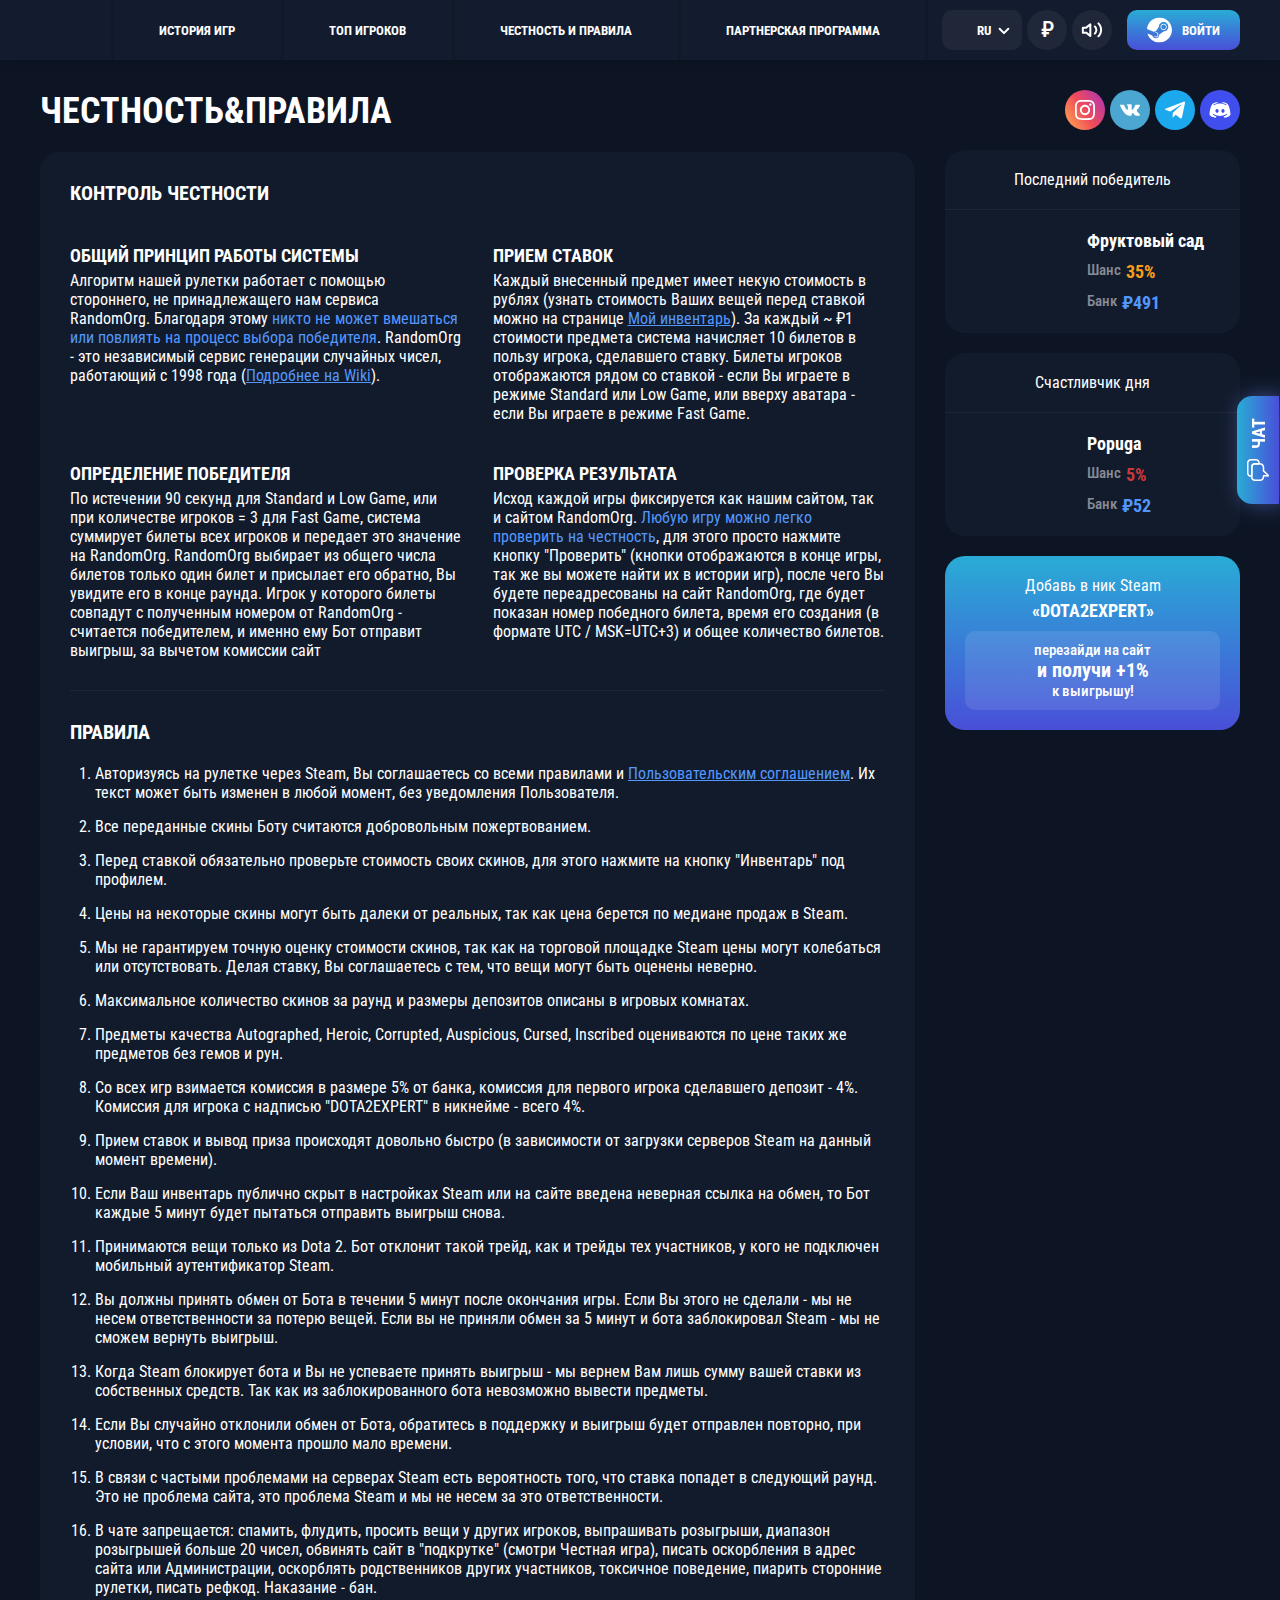
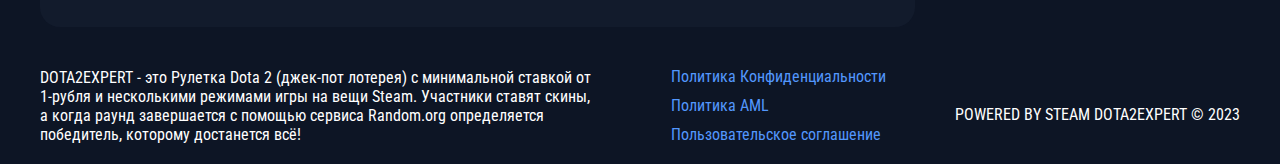
==== faq.html @ d5e4cbaf "mobile version" ====
<!DOCTYPE html>
<html lang="en">
  <head>
    <meta charset="utf-8" />
    <meta name="viewport" content="width=device-width, initial-scale=1" />
    <title></title>
    <link rel="stylesheet" href="css/slick.css">
    <link rel="stylesheet" href="css/all.css">
    <script src="https://code.jquery.com/jquery-3.6.3.min.js"></script>
    <script src="js/util.js"></script>
    <script src="js/slick.min.js"></script>
    <script src="js/jquery.scrollbar.js"></script>
    <script src="js/bootstrap.modal.js"></script>
    <script src="js/main.js"></script>
  </head>
  <body>
  <header class="header">
    <div class="container">
      <button class="btn btn-burger">
        <svg class="line" width="24" height="24" viewBox="0 0 24 24" fill="none" xmlns="http://www.w3.org/2000/svg">
          <path d="M3 5H21.07" stroke="white" stroke-width="2" stroke-linecap="round" stroke-linejoin="round"/>
          <path d="M3 12H21.07" stroke="white" stroke-width="2" stroke-linecap="round" stroke-linejoin="round"/>
          <path d="M3 19H21.07" stroke="white" stroke-width="2" stroke-linecap="round" stroke-linejoin="round"/>
        </svg>
        <svg class="close" width="24" height="24" viewBox="0 0 24 24" fill="none" xmlns="http://www.w3.org/2000/svg">
          <path d="M6 6L18.7742 18.7742" stroke="#5397FD" stroke-width="2" stroke-linecap="round" stroke-linejoin="round"/>
          <path d="M6 18.7742L18.7742 5.99998" stroke="#5397FD" stroke-width="2" stroke-linecap="round" stroke-linejoin="round"/>
        </svg>
      </button>
      <a href="#" class="logo"><img src="image/logo.png" alt=""></a>
      <div class="nav-box">
        <ul class="nav">
          <li>
            <a href="history.html">
            <span>
              История игр
            </span>
            </a>
          </li>
          <li>
            <a href="top-users.html">
            <span>
              Топ игроков
            </span>
            </a>
          </li>
          <li>
            <a href="#">
            <span>
              Честность и Правила
            </span>
            </a>
          </li>
          <li>
            <a href="#">
            <span>
              Партнерская программа
            </span>
            </a>
          </li>
        </ul>
        <div class="control-box">
          <div class="drop-lang">
            <a href="#">
            <span class="lang">
              <img src="image/flag-ru.png" alt="">
            </span>
              RU
              <svg width="16" height="16" viewBox="0 0 16 16" fill="none" xmlns="http://www.w3.org/2000/svg">
                <path d="M12.3289 6.75L7.97694 11.102L3.62495 6.75" stroke="white" stroke-width="2" stroke-linecap="round" stroke-linejoin="round"/>
              </svg>
            </a>
            <ul class="lang-list">
              <li><a href="#"><img src="image/flag-en.png" alt=""></a></li>
              <li><a href="#"><img src="image/flag-pr.png" alt=""></a></li>
              <li><a href="#"><img src="image/flag-gm.png" alt=""></a></li>
              <li><a href="#"><img src="image/flag-ch.png" alt=""></a></li>
            </ul>
          </div>
          <div class="currency-box">
            <button class="btn btn-control-head currency-btn">
              ₽
            </button>
            <ul class="currency-list">
              <li>
                <button class="btn btn-control-head currency-btn">
                  $
                </button>
              </li>
              <li>
                <button class="btn btn-control-head currency-btn">
                  €
                </button>
              </li>
            </ul>
          </div>
          <button class="btn btn-control-head sound-btn">
            <svg class="off" width="22" height="20" viewBox="0 0 22 20" fill="none" xmlns="http://www.w3.org/2000/svg">
              <path d="M1.45459 7.49996H4.78792L8.95459 4.16663V15.8333L4.78792 12.5H1.45459V7.49996Z" stroke="white" stroke-width="2" stroke-linecap="round" stroke-linejoin="round"/>
              <path d="M13.1211 7.5L18.4244 12.8033" stroke="white" stroke-width="2" stroke-linecap="round" stroke-linejoin="round"/>
              <path d="M13.1211 12.8033L18.4244 7.50004" stroke="white" stroke-width="2" stroke-linecap="round" stroke-linejoin="round"/>
            </svg>
            <svg class="on" width="22" height="20" viewBox="0 0 22 20" fill="none" xmlns="http://www.w3.org/2000/svg">
              <path d="M1.83325 7.63936H5.16659L9.33325 4.30603V15.9727L5.16659 12.6394H1.83325V7.63936Z" stroke="white" stroke-width="2" stroke-linecap="round" stroke-linejoin="round"/>
              <path d="M17.4184 3.33334C18.2696 4.18454 18.9448 5.19507 19.4055 6.30722C19.8662 7.41937 20.1033 8.61136 20.1033 9.81515C20.1033 11.0189 19.8662 12.2109 19.4055 13.3231C18.9448 14.4352 18.2696 15.4458 17.4184 16.297" stroke="white" stroke-width="2" stroke-linecap="round"/>
              <path d="M13.8624 6.50269C14.3267 6.96698 14.695 7.51817 14.9463 8.1248C15.1976 8.73143 15.3269 9.38161 15.3269 10.0382C15.3269 10.6948 15.1976 11.345 14.9463 11.9516C14.695 12.5583 14.3267 13.1095 13.8624 13.5738" stroke="white" stroke-width="2" stroke-linecap="round"/>
            </svg>
          </button>
        </div>
        <div class="nav-bottom">
          <div class="panel-bar">
            <ul class="social">
              <li>
                <a href="#" class="btn btn-ico insta">
                  <svg width="20" height="20" viewBox="0 0 20 20" fill="none" xmlns="http://www.w3.org/2000/svg">
                    <g clip-path="url(#clip0_1_127)">
                      <path d="M10.0034 4.86499C7.16757 4.86499 4.87173 7.16332 4.87173 9.99666C4.87173 12.8325 7.17007 15.1283 10.0034 15.1283C12.8392 15.1283 15.1351 12.83 15.1351 9.99666C15.1351 7.16082 12.8367 4.86499 10.0034 4.86499ZM10.0034 13.3275C8.16257 13.3275 6.67257 11.8367 6.67257 9.99666C6.67257 8.15666 8.1634 6.66582 10.0034 6.66582C11.8434 6.66582 13.3342 8.15666 13.3342 9.99666C13.3351 11.8367 11.8442 13.3275 10.0034 13.3275Z" fill="white"></path>
                      <path d="M14.1229 0.064348C12.2829 -0.0214852 7.72538 -0.0173186 5.88371 0.064348C4.26538 0.140181 2.83788 0.531014 1.68705 1.68185C-0.236285 3.60518 0.00954851 6.19684 0.00954851 9.99767C0.00954851 13.8877 -0.207118 16.4193 1.68705 18.3135C3.61788 20.2435 6.24705 19.991 10.0029 19.991C13.8562 19.991 15.1862 19.9935 16.5487 19.466C18.4012 18.7468 19.7995 17.091 19.9362 14.1168C20.0229 12.276 20.0179 7.71934 19.9362 5.87768C19.7712 2.36685 17.887 0.237681 14.1229 0.064348ZM17.0354 17.041C15.7745 18.3018 14.0254 18.1893 9.97871 18.1893C5.81205 18.1893 4.14121 18.251 2.92205 17.0285C1.51788 15.631 1.77205 13.3868 1.77205 9.98434C1.77205 5.38018 1.29955 2.06435 5.92038 1.82768C6.98205 1.79018 7.29455 1.77768 9.96705 1.77768L10.0045 1.80268C14.4454 1.80268 17.9295 1.33768 18.1387 5.95768C18.1862 7.01184 18.197 7.32851 18.197 9.99684C18.1962 14.1152 18.2745 15.796 17.0354 17.041Z" fill="white"></path>
                      <path d="M15.3385 5.86165C16.0008 5.86165 16.5376 5.32476 16.5376 4.66248C16.5376 4.0002 16.0008 3.46332 15.3385 3.46332C14.6762 3.46332 14.1393 4.0002 14.1393 4.66248C14.1393 5.32476 14.6762 5.86165 15.3385 5.86165Z" fill="white"></path>
                    </g>
                    <defs>
                      <clipPath id="clip0_1_127">
                        <rect width="20" height="20" fill="white"></rect>
                      </clipPath>
                    </defs>
                  </svg>
                </a>
              </li>
              <li>
                <a href="#" class="btn btn-ico vk">
                  <svg width="20" height="12" viewBox="0 0 20 12" fill="none" xmlns="http://www.w3.org/2000/svg">
                    <path d="M19.8939 10.5998C19.8697 10.5476 19.8471 10.5043 19.8262 10.4697C19.4792 9.84471 18.8161 9.07762 17.8372 8.16818L17.8166 8.14735L17.8062 8.13714L17.7957 8.12667H17.7852C17.341 7.70319 17.0597 7.41845 16.9419 7.27267C16.7263 6.99497 16.678 6.71387 16.7959 6.42906C16.8791 6.21387 17.1917 5.75943 17.733 5.0651C18.0178 4.69713 18.2433 4.40222 18.4098 4.18002C19.6109 2.58326 20.1316 1.56291 19.9719 1.11856L19.9098 1.01473C19.8681 0.952213 19.7606 0.895024 19.5872 0.842869C19.4134 0.790822 19.1914 0.782215 18.9206 0.816901L15.9216 0.837617C15.8731 0.820402 15.8037 0.822006 15.7133 0.842869C15.623 0.863731 15.5779 0.874199 15.5779 0.874199L15.5257 0.900276L15.4843 0.931606C15.4495 0.952322 15.4114 0.988759 15.3697 1.04084C15.3282 1.09274 15.2935 1.15365 15.2658 1.22306C14.9393 2.06305 14.5681 2.84404 14.1515 3.56597C13.8946 3.99646 13.6587 4.36954 13.4432 4.68542C13.2281 5.0012 13.0476 5.23386 12.9019 5.383C12.756 5.53228 12.6244 5.65187 12.5061 5.74221C12.388 5.83259 12.2979 5.87078 12.2355 5.85681C12.173 5.84284 12.1141 5.82898 12.0583 5.81512C11.9612 5.75261 11.883 5.66759 11.8241 5.56C11.765 5.4524 11.7252 5.31698 11.7043 5.15384C11.6836 4.99059 11.6714 4.85017 11.6679 4.73211C11.6646 4.61419 11.6661 4.4474 11.6732 4.23222C11.6804 4.01692 11.6836 3.87125 11.6836 3.79488C11.6836 3.53103 11.6888 3.24469 11.6991 2.93577C11.7096 2.62685 11.7181 2.38208 11.7252 2.20176C11.7323 2.02126 11.7356 1.83029 11.7356 1.62896C11.7356 1.42763 11.7233 1.26974 11.6991 1.15515C11.6752 1.0407 11.6384 0.9296 11.59 0.821897C11.5413 0.714303 11.4701 0.631073 11.3766 0.571988C11.2829 0.512975 11.1664 0.466145 11.0277 0.43135C10.6598 0.348083 10.1912 0.30304 9.62183 0.296037C8.33067 0.282178 7.50103 0.365554 7.1331 0.546056C6.98732 0.62232 6.8554 0.726521 6.73745 0.858333C6.61245 1.01112 6.59502 1.09449 6.68525 1.10821C7.10184 1.17061 7.39676 1.31989 7.57033 1.5559L7.63288 1.68097C7.68153 1.7712 7.73012 1.93095 7.77873 2.16C7.82728 2.38905 7.85861 2.64242 7.87239 2.91997C7.90704 3.42683 7.90704 3.86071 7.87239 4.22164C7.83764 4.58272 7.80481 4.86381 7.77348 5.06514C7.74215 5.26647 7.69532 5.42961 7.63288 5.55453C7.57033 5.67948 7.52872 5.75585 7.50785 5.78357C7.48703 5.81129 7.46967 5.82876 7.45588 5.83562C7.36565 5.87019 7.2718 5.88781 7.17468 5.88781C7.0774 5.88781 6.95945 5.83916 6.82064 5.74192C6.68186 5.64469 6.53783 5.51112 6.38855 5.34102C6.23927 5.17087 6.07091 4.93311 5.88341 4.62769C5.69605 4.32227 5.50165 3.9613 5.30032 3.54478L5.13375 3.24272C5.02962 3.04839 4.88738 2.76544 4.70688 2.39411C4.52627 2.02264 4.36663 1.66332 4.22785 1.31621C4.17237 1.17043 4.08904 1.05944 3.97798 0.983069L3.92586 0.951739C3.89121 0.92402 3.83559 0.894586 3.75929 0.86322C3.68288 0.83189 3.60315 0.809423 3.51977 0.7956L0.66657 0.816317C0.37501 0.816317 0.177183 0.882368 0.0730178 1.01429L0.0313298 1.07669C0.0105041 1.11145 0 1.16696 0 1.24337C0 1.31975 0.0208258 1.41348 0.0625138 1.52447C0.479029 2.50339 0.93198 3.44748 1.42137 4.35688C1.91075 5.26628 2.33602 5.99883 2.69692 6.55387C3.05789 7.10931 3.42582 7.63353 3.80072 8.12627C4.17562 8.61919 4.42378 8.93508 4.5452 9.07386C4.66676 9.21289 4.76224 9.31684 4.83165 9.38625L5.09203 9.63612C5.25863 9.80276 5.50329 10.0023 5.82611 10.2349C6.149 10.4675 6.50646 10.6966 6.89869 10.9224C7.29099 11.1478 7.74737 11.3318 8.26808 11.474C8.78873 11.6165 9.29548 11.6736 9.7884 11.646H10.9859C11.2288 11.6251 11.4128 11.5487 11.5379 11.4169L11.5793 11.3647C11.6072 11.3233 11.6333 11.2589 11.6573 11.1723C11.6817 11.0855 11.6938 10.9899 11.6938 10.8859C11.6867 10.5875 11.7094 10.3185 11.7613 10.079C11.8132 9.8396 11.8724 9.6591 11.9386 9.53753C12.0047 9.41608 12.0793 9.31359 12.1624 9.23051C12.2456 9.14724 12.3049 9.0968 12.3397 9.07944C12.3743 9.06197 12.4019 9.05012 12.4227 9.04301C12.5893 8.98749 12.7854 9.04125 13.0112 9.20454C13.2369 9.36768 13.4485 9.56912 13.6465 9.80853C13.8444 10.0481 14.0821 10.317 14.3597 10.6154C14.6375 10.914 14.8804 11.1359 15.0886 11.2819L15.2968 11.4069C15.4358 11.4903 15.6163 11.5666 15.8385 11.6361C16.0603 11.7054 16.2546 11.7228 16.4215 11.6881L19.0872 11.6465C19.3508 11.6465 19.556 11.6029 19.7015 11.5162C19.8473 11.4295 19.9339 11.3339 19.9619 11.2299C19.9897 11.1258 19.9912 11.0077 19.9672 10.8757C19.9425 10.744 19.9181 10.6519 19.8939 10.5998Z" fill="white"></path>
                  </svg>
                </a>
              </li>
              <li>
                <a href="#" class="btn btn-ico tg">
                  <svg width="20" height="18" viewBox="0 0 20 18" fill="none" xmlns="http://www.w3.org/2000/svg">
                    <path d="M19.9427 2.13516C20.2107 0.884258 19.4959 0.39283 18.6918 0.705557L0.911028 7.54086C-0.295203 8.03229 -0.250528 8.70242 0.732327 9.01515L5.24452 10.4001L15.7879 3.78815C16.2793 3.43074 16.7707 3.65412 16.3686 3.96685L7.83568 11.651L7.52296 16.3419C8.01439 16.3419 8.19309 16.1632 8.46114 15.8951L10.6502 13.7507L15.2518 17.146C16.1006 17.6375 16.726 17.3694 16.9494 16.3866L19.9427 2.13516Z" fill="white"></path>
                  </svg>
                </a>
              </li>
              <li>
                <a href="#" class="btn btn-ico dc">
                  <svg width="22" height="16" viewBox="0 0 22 16" fill="none" xmlns="http://www.w3.org/2000/svg">
                    <path d="M18.5897 1.96025C16.7727 0.497551 13.898 0.24966 13.7747 0.240986C13.6811 0.233276 13.5874 0.254885 13.5066 0.302818C13.4257 0.350751 13.3618 0.422635 13.3237 0.508508C13.2689 0.631869 13.2223 0.758761 13.1845 0.888334C14.3865 1.09149 15.8629 1.50007 17.1987 2.32912C17.2496 2.36074 17.2938 2.40209 17.3288 2.45081C17.3638 2.49953 17.3888 2.55466 17.4025 2.61305C17.4162 2.67145 17.4182 2.73196 17.4085 2.79115C17.3988 2.85033 17.3775 2.90702 17.3459 2.95797C17.3143 3.00893 17.2729 3.05316 17.2242 3.08814C17.1755 3.12312 17.1203 3.14816 17.0619 3.16183C17.0035 3.1755 16.943 3.17754 16.8839 3.16782C16.8247 3.1581 16.768 3.13683 16.717 3.1052C14.4207 1.67949 11.5528 1.60872 11 1.60872C10.4476 1.60872 7.57791 1.67994 5.28298 3.10475C5.23202 3.13637 5.17533 3.15765 5.11615 3.16736C5.05697 3.17708 4.99645 3.17504 4.93806 3.16137C4.82012 3.13376 4.71799 3.06043 4.65412 2.95752C4.59025 2.8546 4.56988 2.73053 4.59749 2.6126C4.6251 2.49466 4.69843 2.39253 4.80135 2.32866C6.13713 1.5019 7.61352 1.09149 8.81554 0.890159C8.74615 0.663725 8.68315 0.520834 8.67859 0.508508C8.6406 0.422028 8.5764 0.349674 8.49505 0.301669C8.4137 0.253664 8.31933 0.232436 8.22526 0.240986C8.102 0.250116 5.22728 0.497551 3.38522 1.97988C2.42424 2.86918 0.5 8.06942 0.5 12.5652C0.5 12.6456 0.521456 12.7223 0.560717 12.7917C1.88737 15.1245 5.50941 15.734 6.3348 15.7609H6.34896C6.42099 15.7611 6.49204 15.7442 6.55631 15.7117C6.62058 15.6792 6.67624 15.6319 6.71874 15.5737L7.5528 14.4251C5.30078 13.844 4.15035 12.856 4.08461 12.7972C3.9938 12.717 3.93855 12.6041 3.93102 12.4832C3.92348 12.3623 3.96428 12.2434 4.04443 12.1526C4.12459 12.0617 4.23753 12.0065 4.35842 11.999C4.47931 11.9914 4.59824 12.0322 4.68904 12.1124C4.71552 12.1375 6.83424 13.9348 11 13.9348C15.1726 13.9348 17.2913 12.1302 17.3128 12.1124C17.4039 12.0328 17.5228 11.9926 17.6435 12.0007C17.7642 12.0087 17.8768 12.0643 17.9565 12.1553C17.9959 12.2001 18.0262 12.2523 18.0455 12.3088C18.0648 12.3654 18.0727 12.4251 18.0689 12.4847C18.0651 12.5443 18.0496 12.6026 18.0232 12.6562C17.9969 12.7098 17.9602 12.7577 17.9154 12.7972C17.8497 12.856 16.6992 13.844 14.4472 14.4251L15.2817 15.5737C15.3242 15.6318 15.3798 15.6791 15.4439 15.7116C15.5081 15.7441 15.5791 15.761 15.651 15.7609H15.6647C16.491 15.734 20.1126 15.124 21.4397 12.7917C21.4785 12.7223 21.5 12.6456 21.5 12.5652C21.5 8.06942 19.5758 2.86964 18.5897 1.96025ZM8.03261 10.7392C7.1497 10.7392 6.43478 9.92198 6.43478 8.91307C6.43478 7.90416 7.1497 7.08699 8.03261 7.08699C8.91552 7.08699 9.63043 7.90416 9.63043 8.91307C9.63043 9.92198 8.91552 10.7392 8.03261 10.7392ZM13.9674 10.7392C13.0845 10.7392 12.3696 9.92198 12.3696 8.91307C12.3696 7.90416 13.0845 7.08699 13.9674 7.08699C14.8503 7.08699 15.5652 7.90416 15.5652 8.91307C15.5652 9.92198 14.8503 10.7392 13.9674 10.7392Z" fill="white"></path>
                  </svg>
                </a>
              </li>
            </ul>
          </div>
          <button class="btn btn-primary btn-support">
            <span class="ico">
              <img src="image/img-support.png" alt="">
            </span>
            <span class="text">
              <strong>Support 24/7</strong>
              <span>Мы всегда поможем</span>
            </span>
          </button>
        </div>
        <span class="close">
          <svg width="24" height="24" viewBox="0 0 24 24" fill="none" xmlns="http://www.w3.org/2000/svg">
            <g>
            <path d="M6 6.00003L18.7742 18.7742" stroke="white" stroke-width="2" stroke-linecap="round" stroke-linejoin="round"/>
            <path d="M6 18.7742L18.7742 6.00001" stroke="white" stroke-width="2" stroke-linecap="round" stroke-linejoin="round"/>
            </g>
            </svg>
        </span>
      </div>
      <div class="profile-holder">
        <button class="btn btn-primary btn-small">
          <svg width="25" height="26" viewBox="0 0 25 26" fill="none" xmlns="http://www.w3.org/2000/svg">
            <g clip-path="url(#clip0_1_62)">
              <path d="M14.2517 9.77419C14.2517 8.47086 15.3083 7.41419 16.6108 7.41419C17.9133 7.41419 18.97 8.47086 18.97 9.77336C18.97 11.0767 17.9142 12.1325 16.6108 12.1325C16.6108 12.1325 16.6108 12.1325 16.61 12.1325C15.3075 12.1325 14.2517 11.0767 14.2517 9.77419C14.2517 9.77419 14.2508 9.77419 14.2508 9.77336L14.2517 9.77419ZM19.7425 9.77919C19.7425 8.04502 18.3367 6.63919 16.6025 6.63919C14.8683 6.63919 13.4625 8.04502 13.4625 9.77919C13.4625 11.5134 14.8683 12.9192 16.6025 12.9192C18.3358 12.9167 19.74 11.5117 19.7425 9.77919ZM7.85584 19.4667L6.32167 18.8317C6.75834 19.73 7.66417 20.3384 8.71167 20.3384C9.80917 20.3384 10.7517 19.6709 11.1533 18.7192L11.16 18.7017C11.2892 18.4 11.365 18.0484 11.365 17.68C11.365 16.2159 10.1783 15.0292 8.71417 15.0292C8.37667 15.0292 8.05417 15.0925 7.75751 15.2067L7.77584 15.2009L9.36167 15.8567C10.0717 16.16 10.5608 16.8534 10.5608 17.66C10.5608 18.74 9.68501 19.6159 8.60501 19.6159C8.33501 19.6159 8.07834 19.5609 7.84417 19.4625L7.85667 19.4675L7.85584 19.4667ZM12.4783 0.503357C5.93084 0.50419 0.560839 5.54169 0.0300058 11.9517L0.0266724 11.9967L6.72501 14.765C7.28167 14.38 7.97084 14.1509 8.71417 14.1509C8.71501 14.1509 8.71584 14.1509 8.71584 14.1509C8.78167 14.1509 8.84584 14.155 8.91167 14.1575L11.8908 9.84419V9.78252C11.8933 7.18252 14.0017 5.07586 16.6017 5.07586C19.2033 5.07586 21.3125 7.18502 21.3125 9.78669C21.3125 12.3884 19.2033 14.4975 16.6017 14.4975H16.4925L12.2475 17.5292C12.2475 17.5834 12.2517 17.6384 12.2517 17.695C12.2517 17.6959 12.2517 17.6967 12.2517 17.6975C12.2517 19.6492 10.6692 21.2317 8.71751 21.2317C7.01167 21.2317 5.58751 20.0225 5.25667 18.415L5.25251 18.3925L0.456672 16.4067C1.99084 21.6942 6.79084 25.4942 12.4775 25.4942C19.3783 25.4942 24.9725 19.9 24.9725 12.9992C24.9725 6.09836 19.3783 0.50419 12.4775 0.50419L12.4783 0.503357Z" fill="white"/>
            </g>
            <defs>
              <clipPath id="clip0_1_62">
                <rect width="25" height="25" fill="white" transform="translate(0 0.5)"/>
              </clipPath>
            </defs>
          </svg>
          войти
        </button>
      </div>
    </div>
  </header>

  <div class="wrapper">
    <div class="container">
      <div class="column-box">
        <div class="content">
          <h1 class="mb20">Честность&Правила</h1>
          <div class="box">
            <h3 class="mb20">КОНТРОЛЬ ЧЕСТНОСТИ</h3>
            <div class="honesty-box">
              <div class="item">
                <div class="head">
                  <div class="ico"><img src="image/ico-01.svg" alt=""></div>
                  <h4>Общий принцип работы системы</h4>
                </div>
                <p>Алгоритм нашей рулетки работает с помощью стороннего, не принадлежащего нам сервиса RandomOrg. Благодаря этому <span>никто не может вмешаться или повлиять на процесс выбора победителя</span>. RandomOrg - это независимый сервис генерации случайных чисел, работающий с 1998 года (<a href="#">Подробнее на Wiki</a>).</p>
              </div>
              <div class="item">
                <div class="head">
                  <div class="ico"><img src="image/ico-02.svg" alt=""></div>
                  <h4>Прием ставок</h4>
                </div>
                <p>Каждый внесенный предмет имеет некую стоимость в рублях (узнать стоимость Ваших вещей перед ставкой можно на странице <a href="#">Мой инвентарь</a>). За каждый ~ ₽1 стоимости предмета система начисляет 10 билетов в пользу игрока, сделавшего ставку. Билеты игроков отображаются рядом со ставкой - если Вы играете в режиме Standard или Low Game, или вверху аватара - если Вы играете в режиме Fast Game.</p>
              </div>
              <div class="item">
                <div class="head">
                  <div class="ico"><img src="image/ico-03.svg" alt=""></div>
                  <h4>Определение победителя</h4>
                </div>
                <p>По истечении 90 секунд для Standard и Low Game, или при количестве игроков = 3 для Fast Game, система суммирует билеты всех игроков и передает это значение на RandomOrg. RandomOrg выбирает из общего числа билетов только один билет и присылает его обратно, Вы увидите его в конце раунда. Игрок у которого билеты совпадут с полученным номером от RandomOrg - считается победителем, и именно ему Бот отправит выигрыш, за вычетом комиссии сайт</p>
              </div>
              <div class="item">
                <div class="head">
                  <div class="ico"><img src="image/ico-04.svg" alt=""></div>
                  <h4>Проверка результата</h4>
                </div>
                <p>Исход каждой игры фиксируется как нашим сайтом, так и сайтом RandomOrg. <span>Любую игру можно легко проверить на честность</span>, для этого просто нажмите кнопку "Проверить" (кнопки отображаются в конце игры, так же вы можете найти их в истории игр), после чего Вы будете переадресованы на сайт RandomOrg, где будет показан номер победного билета, время его создания (в формате UTC / MSK=UTC+3) и общее количество билетов.</p>
              </div>
            </div>
            <h3 class="mb20">правила</h3>
            <div class="rules-box">
              <ol>
                <li>
                  Авторизуясь на рулетке через Steam, Вы соглашаетесь со всеми правилами и <a href="#">Пользовательским соглашением</a>. Их текст может быть изменен в любой момент, без уведомления Пользователя.
                </li>
                <li>Все переданные скины Боту считаются добровольным пожертвованием.</li>
                <li>
                  Перед ставкой обязательно проверьте стоимость своих скинов, для этого нажмите на кнопку "Инвентарь" под профилем.
                </li>
                <li>
                  Цены на некоторые скины могут быть далеки от реальных, так как цена берется по медиане продаж в Steam.
                </li>
                <li>
                  Мы не гарантируем точную оценку стоимости скинов, так как на торговой площадке Steam цены могут колебаться или отсутствовать. Делая ставку, Вы соглашаетесь с тем, что вещи могут быть оценены неверно.
                </li>
                <li>
                  Максимальное количество скинов за раунд и размеры депозитов описаны в игровых комнатах.
                </li>
                <li>
                  Предметы качества Autographed, Heroic, Corrupted, Auspicious, Cursed, Inscribed оцениваются по цене таких же предметов без гемов и рун.
                </li>
                <li>
                  Со всех игр взимается комиссия в размере 5% от банка, комиссия для первого игрока сделавшего депозит - 4%. Комиссия для игрока с надписью "DOTA2EXPERT" в никнейме - всего 4%.
                </li>
                <li>
                  Прием ставок и вывод приза происходят довольно быстро (в зависимости от загрузки серверов Steam на данный момент времени).
                </li>
                <li>
                  Если Ваш инвентарь публично скрыт в настройках Steam или на сайте введена неверная ссылка на обмен, то Бот каждые 5 минут будет пытаться отправить выигрыш снова.
                </li>
                <li>
                  Принимаются вещи только из Dota 2. Бот отклонит такой трейд, как и трейды тех участников, у кого не подключен мобильный аутентификатор Steam.
                </li>
                <li>
                  Вы должны принять обмен от Бота в течении 5 минут после окончания игры. Если Вы этого не сделали - мы не несем ответственности за потерю вещей. Если вы не приняли обмен за 5 минут и бота заблокировал Steam - мы не сможем вернуть выигрыш.
                </li>
                <li>
                  Когда Steam блокирует бота и Вы не успеваете принять выигрыш - мы вернем Вам лишь сумму вашей ставки из собственных средств. Так как из заблокированного бота невозможно вывести предметы.
                </li>
                <li>
                  Если Вы случайно отклонили обмен от Бота, обратитесь в поддержку и выигрыш будет отправлен повторно, при условии, что с этого момента прошло мало времени.
                </li>
                <li>
                  В связи с частыми проблемами на серверах Steam есть вероятность того, что ставка попадет в следующий раунд. Это не проблема сайта, это проблема Steam и мы не несем за это ответственности.
                </li>
                <li>
                  В чате запрещается: спамить, флудить, просить вещи у других игроков, выпрашивать розыгрыши, диапазон розыгрышей больше 20 чисел, обвинять сайт в "подкрутке" (смотри Честная игра), писать оскорбления в адрес сайта или Администрации, оскорблять родственников других участников, токсичное поведение, пиарить сторонние рулетки, писать рефкод. Наказание - бан.
                </li>
              </ol>
            </div>
          </div>
        </div>
        <div class="sidebar">
          <div class="panel-bar">
            <ul class="social">
              <li>
                <a href="#" class="btn btn-ico insta">
                  <svg width="20" height="20" viewBox="0 0 20 20" fill="none" xmlns="http://www.w3.org/2000/svg">
                    <g clip-path="url(#clip0_1_127)">
                      <path d="M10.0034 4.86499C7.16757 4.86499 4.87173 7.16332 4.87173 9.99666C4.87173 12.8325 7.17007 15.1283 10.0034 15.1283C12.8392 15.1283 15.1351 12.83 15.1351 9.99666C15.1351 7.16082 12.8367 4.86499 10.0034 4.86499ZM10.0034 13.3275C8.16257 13.3275 6.67257 11.8367 6.67257 9.99666C6.67257 8.15666 8.1634 6.66582 10.0034 6.66582C11.8434 6.66582 13.3342 8.15666 13.3342 9.99666C13.3351 11.8367 11.8442 13.3275 10.0034 13.3275Z" fill="white"/>
                      <path d="M14.1229 0.064348C12.2829 -0.0214852 7.72538 -0.0173186 5.88371 0.064348C4.26538 0.140181 2.83788 0.531014 1.68705 1.68185C-0.236285 3.60518 0.00954851 6.19684 0.00954851 9.99767C0.00954851 13.8877 -0.207118 16.4193 1.68705 18.3135C3.61788 20.2435 6.24705 19.991 10.0029 19.991C13.8562 19.991 15.1862 19.9935 16.5487 19.466C18.4012 18.7468 19.7995 17.091 19.9362 14.1168C20.0229 12.276 20.0179 7.71934 19.9362 5.87768C19.7712 2.36685 17.887 0.237681 14.1229 0.064348ZM17.0354 17.041C15.7745 18.3018 14.0254 18.1893 9.97871 18.1893C5.81205 18.1893 4.14121 18.251 2.92205 17.0285C1.51788 15.631 1.77205 13.3868 1.77205 9.98434C1.77205 5.38018 1.29955 2.06435 5.92038 1.82768C6.98205 1.79018 7.29455 1.77768 9.96705 1.77768L10.0045 1.80268C14.4454 1.80268 17.9295 1.33768 18.1387 5.95768C18.1862 7.01184 18.197 7.32851 18.197 9.99684C18.1962 14.1152 18.2745 15.796 17.0354 17.041Z" fill="white"/>
                      <path d="M15.3385 5.86165C16.0008 5.86165 16.5376 5.32476 16.5376 4.66248C16.5376 4.0002 16.0008 3.46332 15.3385 3.46332C14.6762 3.46332 14.1393 4.0002 14.1393 4.66248C14.1393 5.32476 14.6762 5.86165 15.3385 5.86165Z" fill="white"/>
                    </g>
                    <defs>
                      <clipPath id="clip0_1_127">
                        <rect width="20" height="20" fill="white"/>
                      </clipPath>
                    </defs>
                  </svg>
                </a>
              </li>
              <li>
                <a href="#" class="btn btn-ico vk">
                  <svg width="20" height="12" viewBox="0 0 20 12" fill="none" xmlns="http://www.w3.org/2000/svg">
                    <path d="M19.8939 10.5998C19.8697 10.5476 19.8471 10.5043 19.8262 10.4697C19.4792 9.84471 18.8161 9.07762 17.8372 8.16818L17.8166 8.14735L17.8062 8.13714L17.7957 8.12667H17.7852C17.341 7.70319 17.0597 7.41845 16.9419 7.27267C16.7263 6.99497 16.678 6.71387 16.7959 6.42906C16.8791 6.21387 17.1917 5.75943 17.733 5.0651C18.0178 4.69713 18.2433 4.40222 18.4098 4.18002C19.6109 2.58326 20.1316 1.56291 19.9719 1.11856L19.9098 1.01473C19.8681 0.952213 19.7606 0.895024 19.5872 0.842869C19.4134 0.790822 19.1914 0.782215 18.9206 0.816901L15.9216 0.837617C15.8731 0.820402 15.8037 0.822006 15.7133 0.842869C15.623 0.863731 15.5779 0.874199 15.5779 0.874199L15.5257 0.900276L15.4843 0.931606C15.4495 0.952322 15.4114 0.988759 15.3697 1.04084C15.3282 1.09274 15.2935 1.15365 15.2658 1.22306C14.9393 2.06305 14.5681 2.84404 14.1515 3.56597C13.8946 3.99646 13.6587 4.36954 13.4432 4.68542C13.2281 5.0012 13.0476 5.23386 12.9019 5.383C12.756 5.53228 12.6244 5.65187 12.5061 5.74221C12.388 5.83259 12.2979 5.87078 12.2355 5.85681C12.173 5.84284 12.1141 5.82898 12.0583 5.81512C11.9612 5.75261 11.883 5.66759 11.8241 5.56C11.765 5.4524 11.7252 5.31698 11.7043 5.15384C11.6836 4.99059 11.6714 4.85017 11.6679 4.73211C11.6646 4.61419 11.6661 4.4474 11.6732 4.23222C11.6804 4.01692 11.6836 3.87125 11.6836 3.79488C11.6836 3.53103 11.6888 3.24469 11.6991 2.93577C11.7096 2.62685 11.7181 2.38208 11.7252 2.20176C11.7323 2.02126 11.7356 1.83029 11.7356 1.62896C11.7356 1.42763 11.7233 1.26974 11.6991 1.15515C11.6752 1.0407 11.6384 0.9296 11.59 0.821897C11.5413 0.714303 11.4701 0.631073 11.3766 0.571988C11.2829 0.512975 11.1664 0.466145 11.0277 0.43135C10.6598 0.348083 10.1912 0.30304 9.62183 0.296037C8.33067 0.282178 7.50103 0.365554 7.1331 0.546056C6.98732 0.62232 6.8554 0.726521 6.73745 0.858333C6.61245 1.01112 6.59502 1.09449 6.68525 1.10821C7.10184 1.17061 7.39676 1.31989 7.57033 1.5559L7.63288 1.68097C7.68153 1.7712 7.73012 1.93095 7.77873 2.16C7.82728 2.38905 7.85861 2.64242 7.87239 2.91997C7.90704 3.42683 7.90704 3.86071 7.87239 4.22164C7.83764 4.58272 7.80481 4.86381 7.77348 5.06514C7.74215 5.26647 7.69532 5.42961 7.63288 5.55453C7.57033 5.67948 7.52872 5.75585 7.50785 5.78357C7.48703 5.81129 7.46967 5.82876 7.45588 5.83562C7.36565 5.87019 7.2718 5.88781 7.17468 5.88781C7.0774 5.88781 6.95945 5.83916 6.82064 5.74192C6.68186 5.64469 6.53783 5.51112 6.38855 5.34102C6.23927 5.17087 6.07091 4.93311 5.88341 4.62769C5.69605 4.32227 5.50165 3.9613 5.30032 3.54478L5.13375 3.24272C5.02962 3.04839 4.88738 2.76544 4.70688 2.39411C4.52627 2.02264 4.36663 1.66332 4.22785 1.31621C4.17237 1.17043 4.08904 1.05944 3.97798 0.983069L3.92586 0.951739C3.89121 0.92402 3.83559 0.894586 3.75929 0.86322C3.68288 0.83189 3.60315 0.809423 3.51977 0.7956L0.66657 0.816317C0.37501 0.816317 0.177183 0.882368 0.0730178 1.01429L0.0313298 1.07669C0.0105041 1.11145 0 1.16696 0 1.24337C0 1.31975 0.0208258 1.41348 0.0625138 1.52447C0.479029 2.50339 0.93198 3.44748 1.42137 4.35688C1.91075 5.26628 2.33602 5.99883 2.69692 6.55387C3.05789 7.10931 3.42582 7.63353 3.80072 8.12627C4.17562 8.61919 4.42378 8.93508 4.5452 9.07386C4.66676 9.21289 4.76224 9.31684 4.83165 9.38625L5.09203 9.63612C5.25863 9.80276 5.50329 10.0023 5.82611 10.2349C6.149 10.4675 6.50646 10.6966 6.89869 10.9224C7.29099 11.1478 7.74737 11.3318 8.26808 11.474C8.78873 11.6165 9.29548 11.6736 9.7884 11.646H10.9859C11.2288 11.6251 11.4128 11.5487 11.5379 11.4169L11.5793 11.3647C11.6072 11.3233 11.6333 11.2589 11.6573 11.1723C11.6817 11.0855 11.6938 10.9899 11.6938 10.8859C11.6867 10.5875 11.7094 10.3185 11.7613 10.079C11.8132 9.8396 11.8724 9.6591 11.9386 9.53753C12.0047 9.41608 12.0793 9.31359 12.1624 9.23051C12.2456 9.14724 12.3049 9.0968 12.3397 9.07944C12.3743 9.06197 12.4019 9.05012 12.4227 9.04301C12.5893 8.98749 12.7854 9.04125 13.0112 9.20454C13.2369 9.36768 13.4485 9.56912 13.6465 9.80853C13.8444 10.0481 14.0821 10.317 14.3597 10.6154C14.6375 10.914 14.8804 11.1359 15.0886 11.2819L15.2968 11.4069C15.4358 11.4903 15.6163 11.5666 15.8385 11.6361C16.0603 11.7054 16.2546 11.7228 16.4215 11.6881L19.0872 11.6465C19.3508 11.6465 19.556 11.6029 19.7015 11.5162C19.8473 11.4295 19.9339 11.3339 19.9619 11.2299C19.9897 11.1258 19.9912 11.0077 19.9672 10.8757C19.9425 10.744 19.9181 10.6519 19.8939 10.5998Z" fill="white"/>
                  </svg>
                </a>
              </li>
              <li>
                <a href="#" class="btn btn-ico tg">
                  <svg width="20" height="18" viewBox="0 0 20 18" fill="none" xmlns="http://www.w3.org/2000/svg">
                    <path d="M19.9427 2.13516C20.2107 0.884258 19.4959 0.39283 18.6918 0.705557L0.911028 7.54086C-0.295203 8.03229 -0.250528 8.70242 0.732327 9.01515L5.24452 10.4001L15.7879 3.78815C16.2793 3.43074 16.7707 3.65412 16.3686 3.96685L7.83568 11.651L7.52296 16.3419C8.01439 16.3419 8.19309 16.1632 8.46114 15.8951L10.6502 13.7507L15.2518 17.146C16.1006 17.6375 16.726 17.3694 16.9494 16.3866L19.9427 2.13516Z" fill="white"/>
                  </svg>
                </a>
              </li>
              <li>
                <a href="#" class="btn btn-ico dc">
                  <svg width="22" height="16" viewBox="0 0 22 16" fill="none" xmlns="http://www.w3.org/2000/svg">
                    <path d="M18.5897 1.96025C16.7727 0.497551 13.898 0.24966 13.7747 0.240986C13.6811 0.233276 13.5874 0.254885 13.5066 0.302818C13.4257 0.350751 13.3618 0.422635 13.3237 0.508508C13.2689 0.631869 13.2223 0.758761 13.1845 0.888334C14.3865 1.09149 15.8629 1.50007 17.1987 2.32912C17.2496 2.36074 17.2938 2.40209 17.3288 2.45081C17.3638 2.49953 17.3888 2.55466 17.4025 2.61305C17.4162 2.67145 17.4182 2.73196 17.4085 2.79115C17.3988 2.85033 17.3775 2.90702 17.3459 2.95797C17.3143 3.00893 17.2729 3.05316 17.2242 3.08814C17.1755 3.12312 17.1203 3.14816 17.0619 3.16183C17.0035 3.1755 16.943 3.17754 16.8839 3.16782C16.8247 3.1581 16.768 3.13683 16.717 3.1052C14.4207 1.67949 11.5528 1.60872 11 1.60872C10.4476 1.60872 7.57791 1.67994 5.28298 3.10475C5.23202 3.13637 5.17533 3.15765 5.11615 3.16736C5.05697 3.17708 4.99645 3.17504 4.93806 3.16137C4.82012 3.13376 4.71799 3.06043 4.65412 2.95752C4.59025 2.8546 4.56988 2.73053 4.59749 2.6126C4.6251 2.49466 4.69843 2.39253 4.80135 2.32866C6.13713 1.5019 7.61352 1.09149 8.81554 0.890159C8.74615 0.663725 8.68315 0.520834 8.67859 0.508508C8.6406 0.422028 8.5764 0.349674 8.49505 0.301669C8.4137 0.253664 8.31933 0.232436 8.22526 0.240986C8.102 0.250116 5.22728 0.497551 3.38522 1.97988C2.42424 2.86918 0.5 8.06942 0.5 12.5652C0.5 12.6456 0.521456 12.7223 0.560717 12.7917C1.88737 15.1245 5.50941 15.734 6.3348 15.7609H6.34896C6.42099 15.7611 6.49204 15.7442 6.55631 15.7117C6.62058 15.6792 6.67624 15.6319 6.71874 15.5737L7.5528 14.4251C5.30078 13.844 4.15035 12.856 4.08461 12.7972C3.9938 12.717 3.93855 12.6041 3.93102 12.4832C3.92348 12.3623 3.96428 12.2434 4.04443 12.1526C4.12459 12.0617 4.23753 12.0065 4.35842 11.999C4.47931 11.9914 4.59824 12.0322 4.68904 12.1124C4.71552 12.1375 6.83424 13.9348 11 13.9348C15.1726 13.9348 17.2913 12.1302 17.3128 12.1124C17.4039 12.0328 17.5228 11.9926 17.6435 12.0007C17.7642 12.0087 17.8768 12.0643 17.9565 12.1553C17.9959 12.2001 18.0262 12.2523 18.0455 12.3088C18.0648 12.3654 18.0727 12.4251 18.0689 12.4847C18.0651 12.5443 18.0496 12.6026 18.0232 12.6562C17.9969 12.7098 17.9602 12.7577 17.9154 12.7972C17.8497 12.856 16.6992 13.844 14.4472 14.4251L15.2817 15.5737C15.3242 15.6318 15.3798 15.6791 15.4439 15.7116C15.5081 15.7441 15.5791 15.761 15.651 15.7609H15.6647C16.491 15.734 20.1126 15.124 21.4397 12.7917C21.4785 12.7223 21.5 12.6456 21.5 12.5652C21.5 8.06942 19.5758 2.86964 18.5897 1.96025ZM8.03261 10.7392C7.1497 10.7392 6.43478 9.92198 6.43478 8.91307C6.43478 7.90416 7.1497 7.08699 8.03261 7.08699C8.91552 7.08699 9.63043 7.90416 9.63043 8.91307C9.63043 9.92198 8.91552 10.7392 8.03261 10.7392ZM13.9674 10.7392C13.0845 10.7392 12.3696 9.92198 12.3696 8.91307C12.3696 7.90416 13.0845 7.08699 13.9674 7.08699C14.8503 7.08699 15.5652 7.90416 15.5652 8.91307C15.5652 9.92198 14.8503 10.7392 13.9674 10.7392Z" fill="white"/>
                  </svg>
                </a>
              </li>
            </ul>
          </div>
          <div class="info-bar">
            <div class="head">
              <h4>Последний победитель</h4>
            </div>
            <div class="user">
              <div class="img">
                <img src="image/img-04.png" alt="">
              </div>
              <div class="info">
                <strong class="name">Фруктовый сад</strong>
                <div class="chance">
                  <span>Шанс</span>
                  <strong class="mid">35%</strong>
                </div>
                <div class="bank">
                  <span>Банк</span>
                  <strong>₽491</strong>
                </div>
              </div>
            </div>
          </div>
          <div class="info-bar">
            <div class="head">
              <h4>Счастливчик дня</h4>
            </div>
            <div class="user">
              <div class="img">
                <img src="image/img-06.png" alt="">
              </div>
              <div class="info">
                <strong class="name">Popuga</strong>
                <div class="chance">
                  <span>Шанс</span>
                  <strong class="min">5%</strong>
                </div>
                <div class="bank">
                  <span>Банк</span>
                  <strong>₽52</strong>
                </div>
              </div>
            </div>
          </div>
          <div class="get-info">
            <p>Добавь в ник Steam</p>
            <strong class="info">«DOTA2EXPERT»</strong>
            <div class="info-box">
              <p>перезайди на сайт</p>
              <strong class="info">и получи +1%</strong>
              <p>к выигрышу!</p>
            </div>
          </div>

        </div>
      </div>
    </div>
  </div>

  <footer class="footer">
    <div class="container">
      <div class="info">
        <p>DOTA2EXPERT - это Рулетка Dota 2 (джек-пот лотерея) с минимальной ставкой от 1-рубля и несколькими режимами игры на вещи Steam. Участники ставят скины, а когда раунд завершается с помощью сервиса Random.org определяется победитель, которому достанется всё!</p>
      </div>
      <ul class="panel">
        <li><a href="#">Политика Конфиденциальности</a></li>
        <li><a href="#">Политика AML</a></li>
        <li><a href="#">Пользовательское соглашение</a></li>
      </ul>
      <div class="copy-box">
        <div class="pay-box">
          <img src="image/pay-01.svg" alt="">
          <img src="image/pay-02.svg" alt="">
          <img src="image/pay-03.svg" alt="">
        </div>
        <p>POWERED BY STEAM DOTA2EXPERT © 2023</p>
      </div>
    </div>
  </footer>

  <button class="btn btn-primary btn-support">
    <span class="ico">
      <img src="image/img-support.png" alt="">
    </span>
    <span class="text">
      <strong>Support 24/7</strong>
      <span>Мы всегда поможем</span>
    </span>
  </button>


  <button class="btn btn-chat">
    <svg width="22" height="22" viewBox="0 0 22 22" fill="none" xmlns="http://www.w3.org/2000/svg">
      <path fill-rule="evenodd" clip-rule="evenodd" d="M3.82942 17.907C1.71449 17.907 0 16.189 0 14.0698L0 3.83721C0 1.71798 1.71449 5.72205e-06 3.82942 5.72205e-06H8.9353C11.0502 5.72205e-06 12.7647 1.71798 12.7647 3.83721V4.34884C12.7647 5.05525 12.1932 5.62791 11.4882 5.62791H7.40354C6.41657 5.62791 5.61648 6.42964 5.61648 7.41861L5.61648 16.1163C5.61648 17.1053 4.81638 17.907 3.82942 17.907ZM1.53177 14.0698C1.53177 15.3413 2.56046 16.3721 3.82942 16.3721C3.97041 16.3721 4.08471 16.2576 4.08471 16.1163L4.08471 7.41861C4.08471 5.58194 5.5706 4.09303 7.40354 4.09303H11.233V3.83721C11.233 2.56568 10.2043 1.53489 8.9353 1.53489H3.82942C2.56046 1.53489 1.53177 2.56568 1.53177 3.83721L1.53177 14.0698Z" fill="white"/>
      <path fill-rule="evenodd" clip-rule="evenodd" d="M7.91412 22C5.79919 22 4.08471 20.282 4.08471 18.1628L4.08471 7.93023C4.08471 5.811 5.7992 4.09302 7.91412 4.09302H13.3604C15.4753 4.09302 17.1898 5.811 17.1898 7.93023V11.5372L21.5776 15.5275C22.4894 16.3567 21.8167 17.8711 20.5917 17.7473L17.1898 17.4035V18.1628C17.1898 20.282 15.4753 22 13.3604 22H7.91412ZM5.61648 18.1628C5.61648 19.4343 6.64517 20.4651 7.91412 20.4651H13.3604C14.6294 20.4651 15.6581 19.4343 15.6581 18.1628V17.1206C15.6581 16.3635 16.3108 15.7721 17.0626 15.848L19.9743 16.1422L16.0767 12.5976C15.8101 12.3552 15.6581 12.0112 15.6581 11.6505V7.93023C15.6581 6.65869 14.6294 5.62791 13.3604 5.62791H7.91412C6.64517 5.62791 5.61648 6.65869 5.61648 7.93023L5.61648 18.1628Z" fill="white"/>
    </svg>
    ЧАТ
  </button>

  <div class="chat-box">
    <div class="head">
      <a href="#" class="hide">
        <svg width="24" height="24" viewBox="0 0 24 24" fill="none" xmlns="http://www.w3.org/2000/svg">
          <g opacity="0.5">
            <path d="M5.67969 3L21.6797 19" stroke="white" stroke-width="2" stroke-linecap="round"/>
            <path fill-rule="evenodd" clip-rule="evenodd" d="M14.0546 4.79034C14.2347 4.26823 14.8039 3.99094 15.326 4.171C18.4478 5.24759 21.0835 7.65277 22.8918 10.8024C23.3668 11.6297 23.4799 12.6014 23.2316 13.4974C23.084 14.0296 22.5329 14.3414 22.0007 14.1939C21.4685 14.0463 21.1567 13.4953 21.3042 12.9631C21.4117 12.5756 21.3626 12.1557 21.1573 11.7982C19.5394 8.98025 17.2514 6.95057 14.674 6.06172C14.1519 5.88167 13.8746 5.31245 14.0546 4.79034ZM8.7503 4.94112C8.95814 5.45281 8.71183 6.0361 8.20014 6.24394C5.82167 7.21006 3.71737 9.15927 2.2022 11.7983C1.9326 12.2679 1.9326 12.8449 2.2022 13.3145C4.42466 17.1854 7.89339 19.5564 11.6798 19.5564C14.367 19.5564 16.8801 18.3688 18.9146 16.299C19.3017 15.9051 19.9349 15.8996 20.3288 16.2868C20.7226 16.6739 20.7281 17.3071 20.341 17.7009C17.9956 20.0871 14.9897 21.5564 11.6798 21.5564C6.99415 21.5564 2.94527 18.6255 0.467746 14.3103C-0.155911 13.2241 -0.155916 11.8888 0.467735 10.8025C2.16221 7.85116 4.58162 5.55506 7.44748 4.39097C7.95917 4.18313 8.54246 4.42944 8.7503 4.94112Z" fill="white"/>
            <path d="M14.5892 11.8251C14.748 12.457 14.6968 13.1233 14.4434 13.7235C14.1899 14.3236 13.748 14.825 13.1844 15.1517C12.6208 15.4785 11.9662 15.6129 11.3194 15.5347C10.6726 15.4564 10.0689 15.1698 9.59949 14.7181C9.13007 14.2663 8.82045 13.6741 8.71743 13.0308C8.61441 12.3875 8.7236 11.7282 9.02848 11.1524C9.33337 10.5767 9.81738 10.1159 10.4074 9.83956C10.9973 9.56327 11.6612 9.48653 12.2987 9.62095" stroke="white" stroke-width="2"/>
          </g>
        </svg>
      </a>
      <h2>
        <svg width="22" height="22" viewBox="0 0 22 22" fill="none" xmlns="http://www.w3.org/2000/svg">
          <path fill-rule="evenodd" clip-rule="evenodd" d="M4.09302 3.82942C4.09302 1.71449 5.81099 0 7.93023 0L18.1628 0C20.282 0 22 1.71449 22 3.82942V8.9353C22 11.0502 20.282 12.7647 18.1628 12.7647H17.6512C16.9447 12.7647 16.3721 12.1932 16.3721 11.4882V7.40354C16.3721 6.41657 15.5704 5.61648 14.5814 5.61648H5.88372C4.89474 5.61648 4.09302 4.81638 4.09302 3.82942ZM7.93023 1.53177C6.65869 1.53177 5.6279 2.56046 5.6279 3.82942C5.6279 3.97041 5.74243 4.08471 5.88372 4.08471H14.5814C16.4181 4.08471 17.907 5.5706 17.907 7.40354V11.233H18.1628C19.4343 11.233 20.4651 10.2043 20.4651 8.9353V3.82942C20.4651 2.56046 19.4343 1.53177 18.1628 1.53177H7.93023Z" fill="white"/>
          <path fill-rule="evenodd" clip-rule="evenodd" d="M0 7.91413C0 5.7992 1.71798 4.08472 3.83721 4.08472H14.0698C16.189 4.08472 17.907 5.7992 17.907 7.91413V13.3604C17.907 15.4753 16.189 17.1898 14.0698 17.1898H10.4628L6.47249 21.5776C5.64334 22.4894 4.12893 21.8167 4.25271 20.5917L4.59646 17.1898H3.83721C1.71798 17.1898 0 15.4753 0 13.3604L0 7.91413ZM3.83721 5.61648C2.56567 5.61648 1.53488 6.64517 1.53488 7.91413V13.3604C1.53488 14.6294 2.56567 15.6581 3.83721 15.6581H4.87937C5.63652 15.6581 6.22795 16.3108 6.15198 17.0626L5.85776 19.9744L9.40235 16.0767C9.64479 15.8101 9.98876 15.6581 10.3495 15.6581H14.0698C15.3413 15.6581 16.3721 14.6294 16.3721 13.3604V7.91413C16.3721 6.64518 15.3413 5.61648 14.0698 5.61648H3.83721Z" fill="white"/>
        </svg>
        ЧАТ
      </h2>
      <div class="select-box">
        <div class="check">
          <span class="name">
            <span class="ico">
              <img src="image/flag-ru.png" alt="">
            </span>
            Русская комната
          </span>
          <span class="status">
            <span class="ico"></span>
            45/2630
          </span>
          <span class="ico-drop">
            <svg width="18" height="18" viewBox="0 0 18 18" fill="none" xmlns="http://www.w3.org/2000/svg">
            <path d="M14.1947 7.5L8.97232 12.7224L3.74995 7.5" stroke="#5397FD" stroke-width="2" stroke-linecap="round" stroke-linejoin="round"/>
            </svg>
          </span>
        </div>
        <div class="drop">
          <div class="item">
            <span class="name">
              <span class="ico">
                <img src="image/flag-en.png" alt="">
              </span>
              Английская комната
            </span>
            <span class="status">
              <span class="ico"></span>
              45/2630
            </span>
          </div>
          <div class="item">
            <span class="name">
              <span class="ico">
                <img src="image/flag-pr.png" alt="">
              </span>
              Испанская комната
            </span>
            <span class="status">
              <span class="ico"></span>
              45/2630
            </span>
          </div>
          <div class="item">
            <span class="name">
              <span class="ico">
                <img src="image/flag-gm.png" alt="">
              </span>
              Немецкая комната
            </span>
            <span class="status">
              <span class="ico"></span>
              45/2630
            </span>
          </div>
          <div class="item">
            <span class="name">
              <span class="ico">
                <img src="image/flag-ch.png" alt="">
              </span>
              Китайская комната
            </span>
              <span class="status">
              <span class="ico"></span>
              45/2630
            </span>
          </div>
        </div>
      </div>
    </div>

    <div class="chat-content">
      <div class="message-list">
          <div class="item">
            <span class="user">
              <span class="img">
                <img src="image/img-04.png" alt="">
              </span>
              <span class="name">Фруктовый сад</span>
            </span>
              <span class="text">i got a job but i need to pay money for my house and stuff need more money -_-</span>
          </div>
          <div class="item">
            <span class="user">
              <span class="img">
                <img src="image/img-04.png" alt="">
              </span>
              <span class="name">Фруктовый сад</span>
            </span>
              <span class="text">i got a job but i need to pay money for my house and stuff need more money -_-</span>
          </div>
          <div class="item">
            <span class="user">
              <span class="img">
                <img src="image/img-04.png" alt="">
              </span>
              <span class="name">Фруктовый сад</span>
            </span>
              <span class="text">i got a job but i need to pay money for my house and stuff need more money -_-</span>
          </div>
          <div class="item">
            <span class="user">
              <span class="img">
                <img src="image/img-04.png" alt="">
              </span>
              <span class="name">Фруктовый сад</span>
            </span>
              <span class="text">i got a job but i need to pay money for my house and stuff need more money -_-</span>
          </div>
          <div class="item">
            <span class="user">
              <span class="img">
                <img src="image/img-04.png" alt="">
              </span>
              <span class="name">Фруктовый сад</span>
            </span>
              <span class="text">i got a job but i need to pay money for my house and stuff need more money -_-</span>
          </div>
      </div>
        <button class="btn btn-more-message">
            Непрочитанных: 44
            <svg width="18" height="18" viewBox="0 0 18 18" fill="none" xmlns="http://www.w3.org/2000/svg">
                <path d="M14.1947 7.5L8.97232 12.7224L3.74995 7.5" stroke="white" stroke-width="2" stroke-linecap="round" stroke-linejoin="round"/>
            </svg>
        </button>
    </div>

    <div class="bottom">
      <div class="balance">
        <p>Чтобы пользоваться чатом,
          пополните баланс</p>
        <button class="btn btn-primary">пополнить баланс</button>
      </div>
    </div>
  </div>

  </body>
</html>
---- css/all.css ----
@charset "UTF-8";
@import url("https://fonts.googleapis.com/css2?family=Roboto+Condensed:wght@400;700&display=swap");
* {
  box-sizing: border-box; }

html {
  scroll-behavior: smooth; }
  html h1, html h2, html h3, html h4, html h5, html h6 {
    margin: 0; }
  html h1 {
    font-weight: 700;
    font-size: 36px;
    line-height: 42px;
    text-transform: uppercase;
    color: #FFFFFF; }
    @media only screen and (max-width: 640px) {
      html h1 {
        font-weight: 700;
        font-size: 26px;
        line-height: 30px; } }
  html h2 {
    font-weight: 700;
    font-size: 30px;
    line-height: 35px;
    text-transform: uppercase;
    color: #FFFFFF; }
    @media only screen and (max-width: 640px) {
      html h2 {
        font-weight: 700;
        font-size: 20px;
        line-height: 23px; } }
    html h2.big {
      font-weight: 700;
      font-size: 36px;
      line-height: 42px;
      text-transform: uppercase;
      color: #FFFFFF; }
      @media only screen and (max-width: 640px) {
        html h2.big {
          font-weight: 700;
          font-size: 26px;
          line-height: 30px; } }
  html h3 {
    font-weight: 700;
    font-size: 20px;
    line-height: 23px;
    text-transform: uppercase;
    color: #FFFFFF; }
    html h3.small {
      font-weight: 700;
      font-size: 18px;
      line-height: 21px;
      text-transform: uppercase;
      color: #FFFFFF; }
  html h4 {
    font-weight: 700;
    font-size: 16px;
    line-height: 19px;
    color: #FFFFFF;
    text-transform: uppercase; }
    html h4 a {
      text-decoration: underline;
      font-weight: 400;
      text-transform: none; }
      html h4 a:hover {
        text-decoration: none; }
  html .text-uppercase {
    text-transform: uppercase; }
  html .text-bold {
    font-weight: 700; }
  html body {
    background: #0D1525 url("../image/bg.jpg") no-repeat 50% 0 fixed;
    background-size: cover;
    font-family: 'Roboto Condensed', sans-serif;
    font-size: 16px;
    color: #FFFFFF;
    margin: 0;
    padding: 0;
    display: flex;
    flex-direction: column;
    min-height: 100vh;
    position: relative;
    overflow-x: hidden; }

.holder {
  overflow: hidden; }

a {
  color: #5397FD;
  text-decoration: none;
  position: relative;
  transition: all linear 0.4s; }
  a:hover {
    text-decoration: underline; }
  a.link {
    color: #FFFFFF;
    text-decoration: none; }
    a.link:after {
      width: 0;
      height: 1px;
      display: block;
      content: '';
      position: absolute;
      bottom: -1px;
      left: 0;
      background: #5397FD;
      transition: all linear 0.4s; }
    a.link.active, a.link:hover {
      text-decoration: none; }
      a.link.active:after, a.link:hover:after {
        width: 100%; }

.wrapper {
  overflow: hidden;
  flex-grow: 2;
  display: flex;
  padding-top: 30px;
  padding-bottom: 20px; }

.table > thead > tr > th, .table > tbody > tr > th, .table > tfoot > tr > th, .table > thead > tr > td, .table > tbody > tr > td, .table > tfoot > tr > td {
  word-break: break-all; }

ul, li {
  list-style-type: none; }

.flex {
  display: flex; }

.flex-wrap {
  flex-wrap: wrap; }

.f-align-center {
  align-items: center; }

.f-align-end {
  align-items: flex-end; }

.f-align-start {
  align-items: flex-start; }

.f-content-end {
  justify-content: flex-end; }

.f-content-start {
  justify-content: flex-start; }

.f-content-start-i {
  justify-content: flex-start !important; }

.f-space-between {
  justify-content: space-between; }

.flex-center {
  display: flex;
  align-items: center;
  justify-content: center; }

.flex-center-i {
  display: flex !important;
  align-items: center;
  justify-content: center; }

.flex-1 {
  flex: 1; }

.text-center {
  text-align: center; }

.text-left {
  text-align: left !important; }

.m-y-auto {
  margin-top: auto;
  margin-bottom: auto; }

.mt0i {
  margin-top: 0px !important; }

.mt20 {
  margin-top: 20px; }

.mt20i {
  margin-top: 20px !important; }

.mb10 {
  margin-bottom: 10px; }

.mb15 {
  margin-bottom: 15px; }

.mb25 {
  margin-bottom: 25px; }

.mt30 {
  margin-top: 30px; }

.mt35 {
  margin-top: 35px; }

.mb20 {
  margin-bottom: 20px; }

.mb30 {
  margin-bottom: 30px; }

.mb35 {
  margin-bottom: 35px; }

.mb40 {
  margin-bottom: 40px; }

.mb45 {
  margin-bottom: 45px; }

.mb60 {
  margin-bottom: 60px; }

.m-0-auto {
  margin: 0 auto !important; }

a {
  cursor: pointer; }

.opacity-50 {
  opacity: .5; }

ul, ol {
  padding: 0;
  margin: 0; }

.container {
  padding-left: 15px;
  padding-right: 15px;
  max-width: 1200px !important;
  width: 100%;
  margin: 0 auto; }
  @media only screen and (min-width: 1230px) {
    .container {
      padding-left: 0px !important;
      padding-right: 0px !important; } }

.head-content {
  display: flex;
  justify-content: space-between;
  flex-wrap: wrap; }
  @media only screen and (max-width: 991px) {
    .head-content {
      justify-content: center; } }

.column-box {
  display: flex;
  justify-content: space-between;
  flex-wrap: wrap; }
  @media only screen and (max-width: 991px) {
    .column-box {
      flex-direction: column; } }

.d-none {
  display: none !important; }

.d-mob {
  display: none; }
  @media only screen and (max-width: 640px) {
    .d-mob {
      display: block; } }

.scroll-wrapper {
  overflow: hidden !important;
  padding: 0 !important;
  position: relative; }

.scroll-wrapper > .scroll-content {
  border: none !important;
  box-sizing: content-box !important;
  height: auto;
  left: 0;
  margin: 0;
  max-height: none;
  max-width: none !important;
  overflow: scroll !important;
  padding: 0;
  position: relative !important;
  top: 0; }

.scroll-wrapper > .scroll-content::-webkit-scrollbar {
  height: 0;
  width: 0; }

.scroll-element div {
  display: block;
  height: 100%;
  left: 0;
  top: 0;
  width: 100%;
  border: none;
  margin: 0;
  padding: 0;
  position: absolute;
  z-index: 10; }

.scroll-element.scroll-x.scroll-scrollx_visible,
.scroll-element.scroll-y.scroll-scrolly_visible {
  display: block; }

.scroll-element.scroll-y.scroll-scrolly_visible {
  border: none;
  margin: 0;
  position: absolute;
  z-index: 10;
  top: 0;
  right: 6px;
  height: 100%;
  width: 2px; }

.scroll-element.scroll-x.scroll-scrollx_visible {
  border: none;
  margin: 0;
  position: absolute;
  z-index: 10;
  bottom: 0;
  left: 35px;
  height: 3px;
  width: calc(100% - 70px); }

.scroll-element .scroll-element_outer {
  overflow: hidden;
  position: relative; }

.scroll-element .scroll-element_outer, .scroll-element .scroll-element_track, .scroll-element .scroll-bar {
  -webkit-border-radius: 5px;
  -moz-border-radius: 5px;
  border-radius: 5px; }

.scroll-element .scroll-element_track {
  width: 100%;
  background: rgba(19, 28, 46, 0.9); }

.scroll-element .scroll-bar {
  background: #5397FD;
  border-radius: 10px;
  width: 100%; }

*:focus-visible {
  outline: none !important; }

hr {
  margin: 0 0 20px;
  border: none;
  height: 1px;
  background: rgba(255, 255, 255, 0.05); }

.ref-box hr {
  margin: 30px 0; }
  @media only screen and (max-width: 767px) {
    .ref-box hr {
      margin: 20px 0; } }

.box {
  padding: 30px;
  margin-top: 20px;
  background: rgba(19, 28, 46, 0.9);
  border-radius: 20px;
  font-weight: 400;
  font-size: 20px;
  line-height: 23px;
  color: #FFFFFF; }
  @media only screen and (max-width: 640px) {
    .box {
      padding: 20px; } }
  .box.ref-box {
    background: rgba(19, 28, 46, 0.9) url("../image/bg-ref.png") no-repeat 50% 0; }
    @media only screen and (max-width: 640px) {
      .box.ref-box {
        background-position: 100% 0; } }
    .box.ref-box.no-bg {
      background: rgba(19, 28, 46, 0.9); }

.title-head {
  display: flex;
  align-items: center;
  justify-content: space-between; }

.w100 {
  width: 100% !important; }

.shadow {
  position: fixed;
  top: 0;
  left: 0;
  width: 100%;
  height: 100%;
  background: rgba(19, 28, 46, 0.5);
  z-index: 998; }

footer {
  margin-top: auto;
  padding: 20px 0;
  font-weight: 400;
  font-size: 16px;
  line-height: 19px;
  color: #FFFFFF; }
  footer p {
    margin: 0; }
  footer .container {
    display: flex;
    align-items: center;
    justify-content: space-between; }
    @media only screen and (max-width: 767px) {
      footer .container {
        flex-direction: column;
        align-items: flex-start; } }
  footer .info {
    width: 46.8%; }
    @media only screen and (max-width: 767px) {
      footer .info {
        width: 100%;
        margin-bottom: 20px; } }
  footer .panel {
    margin: 0;
    padding: 0 10px;
    list-style: none; }
    @media only screen and (max-width: 767px) {
      footer .panel {
        margin-bottom: 20px;
        padding: 0; } }
    footer .panel li + li {
      margin-top: 10px; }
  footer .copy-box {
    font-weight: 400;
    font-size: 16px;
    line-height: 19px;
    color: #FFFFFF; }
    footer .copy-box .pay-box {
      display: flex;
      align-items: center;
      margin-bottom: 17px; }
      footer .copy-box .pay-box img {
        display: block; }
        footer .copy-box .pay-box img + img {
          margin-left: 10px; }

body.holder header {
  position: initial;
  z-index: initial; }
  body.holder header .container {
    position: initial;
    z-index: initial; }

header {
  padding: 0;
  background: #131C2E;
  box-shadow: 0px 4px 10px rgba(0, 0, 0, 0.15);
  z-index: 100;
  width: 100%;
  position: relative;
  display: flex;
  align-items: center; }
  @media only screen and (max-width: 991px) {
    header {
      padding: 10px 0; } }
  header .container {
    display: flex;
    align-items: center;
    justify-content: space-between;
    position: relative;
    z-index: 2;
    height: 100%; }
  header .btn {
    width: auto; }
  header .nav-box {
    display: flex;
    align-items: center;
    justify-content: space-between;
    width: 100%; }
    header .nav-box .close {
      display: none;
      align-items: center;
      justify-content: center;
      width: 24px;
      height: 24px;
      opacity: 0.25;
      position: absolute;
      top: 20px;
      right: 20px;
      transition: all linear 0.4s; }
      @media only screen and (max-width: 991px) {
        header .nav-box .close {
          display: flex; } }
      header .nav-box .close:hover {
        opacity: 0.6; }
      header .nav-box .close svg {
        display: block; }
    header .nav-box .nav-bottom {
      display: none;
      padding: 0 30px; }
      @media only screen and (max-width: 991px) {
        header .nav-box .nav-bottom {
          display: block;
          margin-top: auto;
          order: 3; }
          header .nav-box .nav-bottom .btn.btn-support {
            display: flex;
            position: initial;
            top: initial;
            left: initial;
            width: 100%; }
          header .nav-box .nav-bottom .panel-bar {
            display: flex;
            padding: 0; }
            header .nav-box .nav-bottom .panel-bar .social {
              margin: 0; } }
    @media only screen and (max-width: 991px) {
      header .nav-box {
        display: flex;
        height: 100%;
        position: fixed;
        width: 300px;
        left: -300px;
        top: 0;
        background: #131C2E;
        z-index: 999;
        overflow: auto;
        flex-direction: column;
        align-items: flex-start;
        padding: 30px 0;
        transition: all linear 0.4s; }
        header .nav-box .nav {
          flex-direction: column;
          align-items: flex-start;
          border-bottom: 1px solid rgba(255, 255, 255, 0.05);
          margin-bottom: 20px; }
          header .nav-box .nav > li {
            width: 100%;
            height: initial;
            flex-grow: initial; }
            header .nav-box .nav > li:first-child {
              border-top: 1px solid rgba(255, 255, 255, 0.05); }
            header .nav-box .nav > li > a {
              justify-content: flex-start;
              height: initial;
              min-height: initial; }
        header .nav-box.active {
          left: 0; } }
  header .nav {
    margin: 0;
    padding: 0;
    list-style: none;
    display: flex;
    align-items: center;
    justify-content: space-between;
    width: 100%;
    height: 100%; }
    @media only screen and (max-width: 991px) {
      header .nav {
        order: 2; } }
    header .nav > li {
      display: flex;
      align-items: center;
      height: 100%;
      flex-grow: 1;
      position: relative; }
      @media only screen and (max-width: 991px) {
        header .nav > li + li {
          border-top: 1px solid rgba(255, 255, 255, 0.05); } }
      header .nav > li:before {
        position: absolute;
        height: 100%;
        width: 3px;
        display: block;
        content: '';
        background: rgba(0, 0, 0, 0.1);
        top: 0;
        left: -1px; }
        @media only screen and (max-width: 991px) {
          header .nav > li:before {
            display: none; } }
      header .nav > li:last-child:after {
        position: absolute;
        height: 100%;
        width: 3px;
        display: block;
        content: '';
        background: rgba(0, 0, 0, 0.1);
        top: 0;
        right: -1px; }
        @media only screen and (max-width: 991px) {
          header .nav > li:last-child:after {
            display: none; } }
      header .nav > li.drop.active > a, header .nav > li.drop:hover > a {
        color: #5397FD;
        text-decoration: none; }
        header .nav > li.drop.active > a svg path, header .nav > li.drop:hover > a svg path {
          stroke: #5397FD; }
      header .nav > li.drop.active > a {
        color: #fff; }
        header .nav > li.drop.active > a svg {
          transform: rotate(180deg); }
      header .nav > li .drop-menu {
        padding: 12px 20px;
        position: absolute;
        top: 100%;
        left: 50%;
        transform: translateX(-50%);
        background: #252C3F;
        border-radius: 10px;
        margin: 0;
        list-style: none;
        width: 257px;
        display: none; }
        header .nav > li .drop-menu.lang-drop {
          padding: 12px 0;
          width: 50px; }
        header .nav > li .drop-menu li {
          margin-top: 15px;
          padding-top: 15px;
          border-top: 1px solid rgba(255, 255, 255, 0.1);
          text-align: center; }
          header .nav > li .drop-menu li:first-child {
            margin-top: 0;
            padding-top: 0;
            border-top: none; }
          header .nav > li .drop-menu li a {
            font-weight: 700;
            font-size: 13px;
            line-height: 15px;
            text-transform: uppercase;
            color: #FFFFFF;
            display: flex;
            overflow: hidden;
            align-items: center;
            justify-content: center; }
            header .nav > li .drop-menu li a:hover {
              color: #5397FD;
              text-decoration: none; }
            header .nav > li .drop-menu li a.lang {
              width: 14px;
              height: 14px;
              overflow: hidden;
              border-radius: 50%; }
              header .nav > li .drop-menu li a.lang img {
                display: block;
                width: 100%;
                height: auto; }
      header .nav > li > a {
        display: flex;
        align-items: center;
        justify-content: center;
        font-weight: 700;
        font-size: 13px;
        line-height: 15px;
        text-transform: uppercase;
        color: #FFFFFF;
        height: 100%;
        width: 100%;
        min-height: 60px;
        transition: all linear 0.4s; }
        @media only screen and (max-width: 991px) {
          header .nav > li > a {
            display: flex;
            align-items: center;
            justify-content: flex-end;
            padding: 20px;
            font-weight: 700;
            font-size: 13px;
            line-height: 15px;
            text-transform: uppercase;
            color: #FFFFFF; }
            header .nav > li > a:hover {
              color: #5397FD;
              text-decoration: none; } }
        header .nav > li > a span {
          display: flex;
          align-items: center;
          margin: 0 10px; }
          header .nav > li > a span.lang {
            width: 20px;
            height: 20px;
            overflow: hidden;
            border-radius: 50%; }
            header .nav > li > a span.lang img {
              display: block;
              width: 100%;
              height: auto; }
        header .nav > li > a img,
        header .nav > li > a svg {
          display: block;
          transition: all linear 0.4s; }
          header .nav > li > a img path,
          header .nav > li > a svg path {
            transition: all linear 0.4s; }
        header .nav > li > a:hover, header .nav > li > a.active {
          color: #5397FD;
          text-decoration: none; }
          header .nav > li > a:hover svg path, header .nav > li > a.active svg path {
            stroke: #5397FD; }
  header .logo {
    display: block;
    text-decoration: none;
    margin-right: 15px;
    width: 68px; }
    @media only screen and (max-width: 991px) {
      header .logo {
        margin: 0; } }
    header .logo img {
      display: block; }
  header .drop-lang {
    display: flex;
    align-items: center;
    position: relative; }
    header .drop-lang > a {
      display: flex;
      align-items: center;
      background: rgba(255, 255, 255, 0.05);
      border-radius: 10px;
      padding: 0 10px;
      height: 40px;
      font-weight: 700;
      font-size: 13px;
      line-height: 15px;
      text-transform: uppercase;
      color: #FFFFFF; }
      header .drop-lang > a .lang {
        display: flex;
        align-items: center;
        justify-content: center;
        margin-right: 5px;
        width: 20px;
        height: 20px;
        overflow: hidden;
        border-radius: 50%; }
        header .drop-lang > a .lang img {
          display: block;
          width: 100%;
          height: auto; }
      header .drop-lang > a svg {
        display: block;
        margin-left: 5px; }
    header .drop-lang img {
      display: block; }
    header .drop-lang.active > a, header .drop-lang:hover > a {
      color: #5397FD;
      text-decoration: none; }
      header .drop-lang.active > a svg path, header .drop-lang:hover > a svg path {
        stroke: #5397FD; }
    header .drop-lang.active > a {
      color: #fff; }
      header .drop-lang.active > a svg {
        transform: rotate(180deg); }
    header .drop-lang .lang-list {
      padding: 12px 0;
      width: 50px;
      position: absolute;
      top: 100%;
      left: 50%;
      transform: translateX(-50%);
      background: #252C3F;
      border-radius: 10px;
      margin: 0;
      list-style: none;
      display: none; }
      header .drop-lang .lang-list li {
        margin-top: 15px;
        padding-top: 15px;
        border-top: 1px solid rgba(255, 255, 255, 0.1);
        text-align: center; }
        header .drop-lang .lang-list li:first-child {
          margin-top: 0;
          padding-top: 0;
          border-top: none; }
        header .drop-lang .lang-list li a {
          font-weight: 700;
          font-size: 13px;
          line-height: 15px;
          text-transform: uppercase;
          color: #FFFFFF;
          display: flex;
          overflow: hidden;
          align-items: center;
          justify-content: center; }
          header .drop-lang .lang-list li a:hover {
            color: #5397FD;
            text-decoration: none; }
          header .drop-lang .lang-list li a.lang {
            width: 14px;
            height: 14px;
            overflow: hidden;
            border-radius: 50%; }
            header .drop-lang .lang-list li a.lang img {
              display: block;
              width: 100%;
              height: auto; }
  header .control-box {
    display: flex;
    align-items: center;
    margin-left: 15px; }
    @media only screen and (max-width: 991px) {
      header .control-box {
        margin-left: 0;
        margin-bottom: 30px;
        padding: 0 30px;
        order: 1; } }
    header .control-box .btn {
      width: 40px;
      border-radius: 50%;
      margin-left: 5px; }
      header .control-box .btn.sound-btn .on {
        display: block; }
      header .control-box .btn.sound-btn .off {
        display: none; }
      header .control-box .btn.sound-btn.active-off .on {
        display: none; }
      header .control-box .btn.sound-btn.active-off .off {
        display: block; }
  header .currency-box {
    position: relative; }
    header .currency-box.active > .btn {
      color: #5397FD; }
      header .currency-box.active > .btn svg path {
        stroke: #5397FD; }
    header .currency-box .currency-list {
      position: absolute;
      top: 100%;
      left: 0;
      padding: 5px 0 0;
      margin: 0;
      list-style: none;
      display: none; }
      header .currency-box .currency-list li + li {
        margin-top: 5px; }
  header .profile-holder {
    display: flex;
    align-items: center;
    margin-left: 15px; }
    @media only screen and (max-width: 991px) {
      header .profile-holder {
        margin-left: auto; } }
  header .user-control {
    background: rgba(255, 255, 255, 0.1);
    border-radius: 10px;
    margin-left: 5px;
    padding: 0 20px;
    display: flex;
    align-items: center;
    justify-content: space-between;
    height: 40px;
    min-width: 175px; }
    @media only screen and (max-width: 767px) {
      header .user-control {
        min-width: initial;
        padding: 0 10px; } }
    header .user-control a {
      font-weight: 700;
      font-size: 13px;
      line-height: 15px;
      text-transform: uppercase;
      color: #5397FD;
      display: block; }
      @media only screen and (max-width: 767px) {
        header .user-control a {
          display: none; } }
      header .user-control a:hover {
        color: #fff;
        text-decoration: none; }
    header .user-control .sum {
      display: flex;
      align-items: center;
      font-weight: 700;
      font-size: 14px;
      line-height: 16px;
      color: #FFFFFF;
      margin-left: 5px; }
      header .user-control .sum svg {
        display: block;
        margin-right: 10px; }
  header .profile {
    display: flex;
    align-items: center;
    justify-content: center;
    text-decoration: none !important;
    overflow: hidden;
    border-radius: 50%;
    margin-left: 10px;
    width: 40px;
    height: 40px; }
    header .profile img {
      display: block;
      width: 100%;
      height: auto; }
  header .profile-drop {
    position: absolute;
    width: 223px;
    right: 0;
    top: 100%;
    background: #131C2E;
    box-shadow: inset 0px 1px 0px #5397FD;
    border-radius: 0px 0px 20px 20px;
    display: none; }
    header .profile-drop .item + .item {
      border-top: 1px solid rgba(255, 255, 255, 0.05); }
    header .profile-drop .item a {
      display: flex;
      align-items: center;
      justify-content: flex-end;
      padding: 20px;
      font-weight: 700;
      font-size: 13px;
      line-height: 15px;
      text-transform: uppercase;
      color: #FFFFFF; }
      header .profile-drop .item a:hover {
        color: #5397FD;
        text-decoration: none; }
      header .profile-drop .item a svg {
        display: block;
        margin-left: 10px; }

.sidebar {
  width: 295px; }
  @media only screen and (max-width: 991px) {
    .sidebar {
      width: 100%;
      display: flex;
      justify-content: space-between;
      align-items: flex-start;
      flex-wrap: wrap; } }
  .sidebar .info-bar {
    background: rgba(19, 28, 46, 0.9);
    border-radius: 20px;
    padding: 20px 0;
    margin-top: 20px; }
    @media only screen and (max-width: 991px) {
      .sidebar .info-bar {
        margin-top: 0;
        width: calc((100% - 40px) / 3); } }
    @media only screen and (max-width: 640px) {
      .sidebar .info-bar {
        width: calc((100% - 20px) / 2); } }
    .sidebar .info-bar:first-child {
      margin-top: 0; }
    .sidebar .info-bar .head {
      padding-bottom: 20px;
      border-bottom: 1px solid rgba(255, 255, 255, 0.05);
      font-weight: 400;
      font-size: 16px;
      line-height: 19px;
      color: #FFFFFF;
      text-align: center; }
      .sidebar .info-bar .head h4 {
        font-weight: 400;
        font-size: 16px;
        line-height: 19px;
        color: #FFFFFF;
        margin: 0;
        text-transform: none; }
    .sidebar .info-bar .user {
      padding: 20px 20px 0;
      display: flex;
      align-items: center; }
      @media only screen and (max-width: 767px) {
        .sidebar .info-bar .user {
          flex-direction: column; } }
      .sidebar .info-bar .user .img {
        width: 102px;
        overflow: hidden;
        border-radius: 50%;
        margin-right: 20px; }
        @media only screen and (max-width: 767px) {
          .sidebar .info-bar .user .img {
            margin-right: 0;
            margin-bottom: 20px;
            width: 72px; } }
        .sidebar .info-bar .user .img img {
          display: block;
          width: 100%;
          height: auto; }
      @media only screen and (max-width: 767px) {
        .sidebar .info-bar .user .info {
          text-align: center; } }
      .sidebar .info-bar .user .info .name {
        display: block;
        font-weight: 700;
        font-size: 18px;
        line-height: 21px;
        color: #FFFFFF; }
      .sidebar .info-bar .user .info .chance,
      .sidebar .info-bar .user .info .bank {
        display: flex;
        margin-top: 10px; }
        @media only screen and (max-width: 767px) {
          .sidebar .info-bar .user .info .chance,
          .sidebar .info-bar .user .info .bank {
            justify-content: center; } }
        .sidebar .info-bar .user .info .chance span,
        .sidebar .info-bar .user .info .bank span {
          font-weight: 500;
          font-size: 15px;
          line-height: 18px;
          color: rgba(255, 255, 255, 0.5);
          display: block;
          margin-right: 5px; }
        .sidebar .info-bar .user .info .chance strong,
        .sidebar .info-bar .user .info .bank strong {
          display: block;
          font-weight: 700;
          font-size: 18px;
          line-height: 21px; }
      .sidebar .info-bar .user .info .chance strong.min {
        color: #CA3838; }
      .sidebar .info-bar .user .info .chance strong.mid {
        color: #F79E1B; }
      .sidebar .info-bar .user .info .chance strong.max {
        color: #39B254; }
      .sidebar .info-bar .user .info .bank strong {
        color: #5397FD; }
  .sidebar .get-info {
    margin-top: 20px;
    padding: 20px;
    background: linear-gradient(180deg, #29ACD6 0%, #494FD8 100%);
    border-radius: 20px;
    font-weight: 400;
    font-size: 16px;
    line-height: 19px;
    color: #FFFFFF;
    text-align: center; }
    @media only screen and (max-width: 991px) {
      .sidebar .get-info {
        margin-top: 0;
        width: calc((100% - 40px) / 3); } }
    @media only screen and (max-width: 640px) {
      .sidebar .get-info {
        width: 100%;
        margin-top: 20px; } }
    .sidebar .get-info p {
      margin: 0; }
    .sidebar .get-info .info {
      display: block;
      font-weight: 700;
      font-size: 18px;
      line-height: 21px;
      color: #FFFFFF;
      margin-top: 5px; }
    .sidebar .get-info .info-box {
      margin-top: 10px;
      padding: 10px 0;
      font-weight: 500;
      font-size: 15px;
      line-height: 18px;
      text-align: center;
      color: #FFFFFF;
      background: rgba(255, 255, 255, 0.1);
      border-radius: 10px; }
      .sidebar .get-info .info-box .info {
        margin-top: 0;
        font-weight: 700;
        font-size: 20px;
        line-height: 23px; }

.panel-bar {
  margin-bottom: 20px;
  display: flex;
  justify-content: space-between; }
  @media only screen and (max-width: 991px) {
    .panel-bar {
      display: none; } }
  .panel-bar .social,
  .panel-bar .control {
    display: flex;
    align-items: center; }
    .panel-bar .social li + li,
    .panel-bar .control li + li {
      margin-left: 5px; }
  .panel-bar .social {
    margin-left: auto; }

.tabs-container .tab-nav {
  display: flex;
  justify-content: space-between;
  margin-bottom: 1px; }
  @media only screen and (max-width: 640px) {
    .tabs-container .tab-nav.wallet-nav .item .name {
      font-weight: 700;
      font-size: 14px;
      line-height: 16px; } }
  @media only screen and (max-width: 640px) {
    .tabs-container .tab-nav.wallet-nav .item .name .ico {
      margin-right: 5px; } }
  .tabs-container .tab-nav .item {
    cursor: pointer;
    background: rgba(19, 28, 46, 0.9);
    display: flex;
    flex-direction: column;
    align-items: center;
    justify-content: center;
    font-weight: 400;
    font-size: 15px;
    line-height: 18px;
    color: #5397FD;
    text-align: center;
    width: 100%;
    padding: 20px 10px;
    position: relative; }
    @media only screen and (max-width: 1199px) {
      .tabs-container .tab-nav .item {
        font-size: 14px;
        line-height: 16px; } }
    .tabs-container .tab-nav .item:first-child {
      border-radius: 20px 0 0 0; }
    .tabs-container .tab-nav .item:last-child {
      border-radius: 0 20px 0 0; }
    .tabs-container .tab-nav .item:after {
      display: none;
      content: '';
      height: 1px;
      width: 100%;
      background: rgba(19, 28, 46, 0.9);
      position: absolute;
      top: 100%;
      left: 0; }
    .tabs-container .tab-nav .item.active {
      background: linear-gradient(168deg, rgba(83, 151, 253, 0.85) 0%, rgba(19, 28, 46, 0.1) 51%), rgba(19, 28, 46, 0.9); }
      .tabs-container .tab-nav .item.active:after {
        display: block; }
    .tabs-container .tab-nav .item .name {
      font-weight: 700;
      font-size: 20px;
      line-height: 23px;
      text-transform: uppercase;
      color: #FFFFFF;
      display: flex;
      align-items: center; }
      @media only screen and (max-width: 1199px) {
        .tabs-container .tab-nav .item .name {
          font-size: 16px;
          line-height: 19px; } }
      @media only screen and (max-width: 640px) {
        .tabs-container .tab-nav .item .name .text {
          display: none; } }
      .tabs-container .tab-nav .item .name .ico {
        display: block;
        margin-right: 5px; }
        @media only screen and (max-width: 640px) {
          .tabs-container .tab-nav .item .name .ico {
            margin-right: 0; } }
      .tabs-container .tab-nav .item .name svg {
        display: block; }
    .tabs-container .tab-nav .item .price {
      font-weight: 400;
      font-size: 15px;
      line-height: 18px;
      color: #5397FD;
      display: block; }
      @media only screen and (max-width: 1199px) {
        .tabs-container .tab-nav .item .price {
          font-size: 14px;
          line-height: 16px; } }
      @media only screen and (max-width: 640px) {
        .tabs-container .tab-nav .item .price {
          display: none; } }
    .tabs-container .tab-nav .item .info {
      position: absolute;
      bottom: 6px;
      right: 5px;
      padding: 3px 5px;
      background: linear-gradient(180deg, #2D384D 0%, #131C2E 100%);
      border-radius: 5px;
      font-weight: 500;
      font-size: 12px;
      line-height: 14px;
      color: #FFFFFF; }
      @media only screen and (max-width: 640px) {
        .tabs-container .tab-nav .item .info {
          display: none; } }
.tabs-container .tab-content {
  display: none;
  padding: 30px;
  background: rgba(19, 28, 46, 0.9);
  border-radius: 0px 0px 20px 20px; }
  @media only screen and (max-width: 767px) {
    .tabs-container .tab-content {
      padding: 20px; } }
  .tabs-container .tab-content.active {
    display: block; }

.tab-nav-wallet {
  display: flex;
  margin-bottom: 20px; }
  @media only screen and (max-width: 767px) {
    .tab-nav-wallet {
      flex-direction: column; } }
  .tab-nav-wallet .item {
    flex: 1 0 auto;
    background: rgba(19, 28, 46, 0.01);
    box-shadow: inset 0px -2px 0px rgba(255, 255, 255, 0.05);
    font-weight: 700;
    font-size: 16px;
    line-height: 19px;
    text-transform: uppercase;
    color: rgba(255, 255, 255, 0.5);
    transition: all linear 0.4s;
    cursor: pointer;
    text-align: center;
    padding: 10px; }
    @media only screen and (max-width: 767px) {
      .tab-nav-wallet .item {
        width: 100%; }
        .tab-nav-wallet .item + .item {
          margin-top: 10px; } }
    .tab-nav-wallet .item:hover {
      color: #FFFFFF; }
    .tab-nav-wallet .item.active {
      color: #FFFFFF;
      box-shadow: inset 0px -2px 0px #5397FD; }

.tab-content-wallet {
  display: none; }
  .tab-content-wallet.active {
    display: block; }

.chat-box {
  position: fixed;
  right: -295px;
  top: 90px;
  height: calc(100vh - 148px);
  min-height: 270px;
  background: rgba(19, 28, 46, 0.9);
  border-radius: 20px 0px 0px 20px;
  width: 295px;
  z-index: 100;
  padding: 20px 0;
  transition: all linear 0.4s; }
  @media only screen and (max-height: 510px) {
    .chat-box {
      height: 100vh;
      top: 0; } }
  @media only screen and (max-width: 767px) {
    .chat-box {
      background: #131C2E; } }
  .chat-box.active {
    right: 0; }
  .chat-box .head {
    padding: 0 19px 20px;
    position: relative;
    border-bottom: 1px solid rgba(255, 255, 255, 0.05);
    margin-bottom: 20px;
    z-index: 100; }
    .chat-box .head h2 {
      display: flex;
      align-items: center;
      justify-content: center;
      font-weight: 700;
      font-size: 18px;
      line-height: 21px;
      text-transform: uppercase;
      color: #FFFFFF; }
      .chat-box .head h2 svg {
        display: block;
        margin-right: 10px; }
    .chat-box .head .hide {
      display: block;
      position: absolute;
      top: 0;
      left: 19px; }
      .chat-box .head .hide svg {
        display: block; }
    .chat-box .head .select-box {
      margin-top: 20px;
      height: 40px;
      background: rgba(255, 255, 255, 0.05);
      border-radius: 10px;
      padding: 0 20px;
      position: relative; }
      .chat-box .head .select-box .check {
        display: flex;
        align-items: center;
        justify-content: space-between;
        cursor: pointer;
        height: 40px; }
        .chat-box .head .select-box .check .name {
          display: flex;
          align-items: center;
          font-weight: 400;
          font-size: 14px;
          line-height: 16px;
          color: #FFFFFF; }
          .chat-box .head .select-box .check .name .ico {
            display: block;
            width: 14px;
            border-radius: 50%;
            overflow: hidden;
            margin-right: 5px; }
            .chat-box .head .select-box .check .name .ico img {
              display: block;
              width: 100%;
              height: auto; }
        .chat-box .head .select-box .check .status {
          display: flex;
          align-items: center;
          font-weight: 400;
          font-size: 12px;
          line-height: 14px;
          color: #FFFFFF;
          margin-left: auto; }
          .chat-box .head .select-box .check .status .ico {
            width: 6px;
            height: 6px;
            background: #39B254;
            box-shadow: 0px 0px 15px #39B254;
            display: block;
            margin-right: 5px;
            overflow: hidden;
            border-radius: 50%; }
        .chat-box .head .select-box .check .ico-drop {
          margin-left: 14px;
          display: block;
          transition: all linear 0.4s; }
          .chat-box .head .select-box .check .ico-drop svg {
            display: block; }
      .chat-box .head .select-box .drop {
        position: absolute;
        top: calc(100% + 1px);
        background: #252C3F;
        border-radius: 10px;
        padding: 12px 20px;
        width: 100%;
        left: 0;
        display: none; }
        .chat-box .head .select-box .drop .item {
          display: flex;
          align-items: center;
          justify-content: space-between;
          cursor: pointer; }
          .chat-box .head .select-box .drop .item + .item {
            margin-top: 10px;
            padding-top: 10px;
            border-top: 1px solid rgba(255, 255, 255, 0.1); }
          .chat-box .head .select-box .drop .item .name {
            display: flex;
            align-items: center;
            font-weight: 400;
            font-size: 14px;
            line-height: 16px;
            color: #FFFFFF; }
            .chat-box .head .select-box .drop .item .name .ico {
              display: block;
              width: 14px;
              border-radius: 50%;
              overflow: hidden;
              margin-right: 5px; }
              .chat-box .head .select-box .drop .item .name .ico img {
                display: block;
                width: 100%;
                height: auto; }
          .chat-box .head .select-box .drop .item .status {
            display: flex;
            align-items: center;
            font-weight: 400;
            font-size: 12px;
            line-height: 14px;
            color: #FFFFFF;
            margin-left: auto; }
            .chat-box .head .select-box .drop .item .status .ico {
              width: 6px;
              height: 6px;
              background: #39B254;
              box-shadow: 0px 0px 15px #39B254;
              display: block;
              margin-right: 5px;
              overflow: hidden;
              border-radius: 50%; }
      .chat-box .head .select-box.open .check .ico-drop {
        transform: rotate(-180deg); }
  .chat-box .bottom {
    border-top: 1px solid rgba(255, 255, 255, 0.05);
    padding: 20px 20px 0;
    text-align: center;
    margin-top: 20px; }
    .chat-box .bottom .balance {
      font-weight: 400;
      font-size: 14px;
      line-height: 16px;
      text-align: center;
      color: #FFFFFF; }
      .chat-box .bottom .balance p {
        margin: 0 0 10px; }
  .chat-box .chat-content {
    min-height: 100px;
    height: calc(100% - 266px);
    position: relative; }
    .chat-box .chat-content > .message-list {
      height: 100%;
      overflow: auto; }
    .chat-box .chat-content .item {
      padding: 0 20px;
      vertical-align: middle;
      overflow: hidden; }
      .chat-box .chat-content .item + .item {
        padding-top: 20px; }
      .chat-box .chat-content .item .user {
        vertical-align: middle;
        overflow: hidden; }
        .chat-box .chat-content .item .user .img {
          width: 20px;
          overflow: hidden;
          border-radius: 50%;
          margin-right: 10px;
          display: block;
          float: left; }
          .chat-box .chat-content .item .user .img img {
            display: block;
            width: 100%;
            height: auto;
            float: left; }
        .chat-box .chat-content .item .user .name {
          font-weight: 700;
          font-size: 13px;
          line-height: 15px;
          color: #FFFFFF;
          display: inline-block;
          margin-right: 10px;
          float: left;
          padding-top: 3px; }
      .chat-box .chat-content .item .text {
        font-weight: 400;
        font-size: 14px;
        line-height: 16px;
        color: rgba(255, 255, 255, 0.5);
        vertical-align: middle; }

.banner {
  overflow: hidden;
  background: #131C2E url("../image/bg-banner.png") no-repeat 50% 50%;
  border-radius: 30px;
  height: 300px;
  display: flex;
  align-items: center;
  margin-bottom: 20px;
  position: relative; }
  .banner::before, .banner:after {
    position: absolute;
    display: block;
    content: '';
    height: 100%;
    top: 0; }
  .banner:after {
    background: url("../image/bg-banner-right.png") no-repeat 50% 100%;
    width: 254px;
    right: 0; }
  .banner::before {
    background: url("../image/bg-banner-left.png") no-repeat 50% 100%;
    width: 348px;
    left: 29px; }
    @media only screen and (max-width: 991px) {
      .banner::before {
        left: -71px; } }
    @media only screen and (max-width: 640px) {
      .banner::before {
        width: 233px;
        height: 330px;
        background-size: contain;
        bottom: -84px; } }
  .banner .slide a {
    display: flex;
    flex-direction: column;
    align-items: center;
    justify-content: center;
    text-decoration: none !important; }
    .banner .slide a:hover {
      text-decoration: none !important; }
  .banner .slide .name {
    font-weight: 700;
    font-size: 20px;
    line-height: 23px;
    text-transform: uppercase;
    color: #FFFFFF;
    display: flex;
    position: relative;
    margin-bottom: 14px;
    padding: 0 61px;
    text-align: center; }
    @media only screen and (max-width: 767px) {
      .banner .slide .name {
        font-weight: 700;
        font-size: 17px;
        line-height: 20px;
        padding: 0 38px; } }
    .banner .slide .name:before, .banner .slide .name:after {
      position: absolute;
      top: 50%;
      display: block;
      content: '';
      background: #5397FD;
      height: 1px;
      width: 50px;
      transform: translateY(-50%); }
      @media only screen and (max-width: 767px) {
        .banner .slide .name:before, .banner .slide .name:after {
          width: 30px; } }
    .banner .slide .name:before {
      left: 0; }
    .banner .slide .name:after {
      right: 0; }
  .banner .slide .title {
    font-weight: 700;
    font-size: 36px;
    line-height: 42px;
    text-transform: uppercase;
    color: #FFFFFF;
    text-align: center;
    margin-bottom: 14px; }
    @media only screen and (max-width: 767px) {
      .banner .slide .title {
        font-weight: 700;
        font-size: 26px;
        line-height: 30px;
        padding: 0 70px; } }
  .banner .slide .game {
    display: flex;
    align-items: center;
    justify-content: center;
    font-weight: 700;
    font-size: 30px;
    line-height: 35px;
    text-transform: uppercase;
    color: #FFFFFF; }
    @media only screen and (max-width: 767px) {
      .banner .slide .game {
        font-weight: 700;
        font-size: 20px;
        line-height: 23px; } }
    .banner .slide .game img,
    .banner .slide .game svg {
      display: block;
      margin-right: 15px; }
  .banner .slick-next,
  .banner .slick-prev {
    position: absolute;
    top: 50%;
    transform: translateY(-50%);
    z-index: 2; }
  .banner .slick-next {
    right: 20px; }
  .banner .slick-prev {
    left: 20px; }
  .banner .slick-dots {
    display: flex;
    align-items: center;
    justify-content: center;
    position: absolute;
    bottom: 20px;
    left: 0;
    width: 100%; }
    .banner .slick-dots li {
      width: 35px;
      margin-left: 5px; }
      .banner .slick-dots li:first-child {
        margin-left: 0; }
      .banner .slick-dots li button {
        display: flex;
        align-items: center;
        justify-content: center;
        text-align: center;
        cursor: pointer;
        box-sizing: border-box;
        border: none;
        outline: none !important;
        transition: all linear 0.4s;
        text-decoration: none !important;
        height: 2px;
        width: 35px;
        background: rgba(255, 255, 255, 0.1);
        overflow: hidden;
        text-indent: -9999px; }
        .banner .slick-dots li button:hover {
          background: #5397FD; }
        .banner .slick-dots li button:focus {
          outline: none !important;
          box-shadow: none !important; }
      .banner .slick-dots li.slick-active button {
        background: #5397FD; }

.content {
  width: calc(100% - 325px); }
  @media only screen and (max-width: 991px) {
    .content {
      width: 100%;
      margin-bottom: 30px; } }

.sort-links {
  display: flex;
  margin-bottom: 20px;
  padding-top: 22px; }
  .sort-links a {
    font-weight: 400;
    font-size: 15px;
    line-height: 18px;
    color: #FFFFFF;
    margin-left: 20px; }
    .sort-links a:first-child {
      margin-left: 0; }

.statistics {
  display: flex;
  justify-content: space-between;
  margin-bottom: 20px; }
  .statistics .item {
    background: rgba(19, 28, 46, 0.75);
    display: flex;
    flex-direction: column;
    align-items: center;
    justify-content: center;
    font-weight: 400;
    font-size: 15px;
    line-height: 18px;
    color: #FFFFFF;
    text-align: center;
    width: calc((100% - 4px) / 5);
    padding: 20px; }
    @media only screen and (max-width: 767px) {
      .statistics .item {
        font-size: 13px;
        line-height: 15px;
        padding: 15px 10px; } }
    .statistics .item:first-child {
      border-radius: 20px 0 0 20px; }
    .statistics .item:last-child {
      border-radius: 0 20px 20px 0; }
    .statistics .item .number {
      font-weight: 700;
      font-size: 30px;
      line-height: 35px;
      text-transform: uppercase;
      color: #FFFFFF;
      display: block; }
      @media only screen and (max-width: 1199px) {
        .statistics .item .number {
          font-size: 24px;
          line-height: 28px; } }
      @media only screen and (max-width: 767px) {
        .statistics .item .number {
          font-size: 19px;
          line-height: 22px; } }
    .statistics .item p {
      margin: 0; }

.start-block {
  padding: 20px 30px;
  margin-top: 20px;
  background: rgba(19, 28, 46, 0.9);
  border-radius: 20px;
  font-weight: 400;
  font-size: 20px;
  line-height: 23px;
  color: #FFFFFF;
  display: flex;
  align-items: center;
  justify-content: space-between; }
  @media only screen and (max-width: 640px) {
    .start-block {
      flex-direction: column;
      font-weight: 400;
      font-size: 16px;
      line-height: 19px;
      align-items: flex-start; } }
  .start-block p {
    margin: 0; }
  .start-block .text {
    display: flex;
    align-items: center; }
    @media only screen and (max-width: 640px) {
      .start-block .text {
        margin-bottom: 10px; } }
    .start-block .text .ico {
      display: block;
      margin-right: 10px; }
      .start-block .text .ico svg {
        display: block; }
  .start-block .btn {
    max-width: 310px;
    padding: 0 20px; }
    @media only screen and (max-width: 640px) {
      .start-block .btn {
        width: 100%;
        max-width: 100%; } }

.game-info .info-list {
  display: flex;
  justify-content: space-between; }
  .game-info .info-list .item {
    background: rgba(255, 255, 255, 0.05);
    border-radius: 10px;
    padding: 15px;
    width: 32%; }
    @media only screen and (max-width: 640px) {
      .game-info .info-list .item {
        padding: 10px; } }
    .game-info .info-list .item .title {
      display: flex;
      align-items: center;
      justify-content: center;
      font-weight: 400;
      font-size: 16px;
      line-height: 19px;
      color: rgba(255, 255, 255, 0.5);
      margin-bottom: 5px; }
      @media only screen and (max-width: 640px) {
        .game-info .info-list .item .title {
          font-weight: 400;
          font-size: 15px;
          line-height: 18px; } }
      .game-info .info-list .item .title svg {
        display: block;
        margin-right: 5px; }
    .game-info .info-list .item strong {
      display: block;
      text-align: center;
      font-weight: 700;
      font-size: 35px;
      line-height: 41px;
      text-transform: uppercase;
      color: #FFFFFF; }
      @media only screen and (max-width: 640px) {
        .game-info .info-list .item strong {
          font-weight: 700;
          font-size: 20px;
          line-height: 23px; } }

.progress-bar {
  padding: 5px;
  background: #131C2E;
  border-radius: 10px;
  overflow: hidden;
  position: relative;
  margin-top: 20px; }
  .progress-bar .line {
    background: url("../image/bg-progres.png") repeat-x, linear-gradient(180deg, #29ACD6 0%, #494FD8 100%);
    border-radius: 7px 0px 0px 7px;
    height: 40px; }
  .progress-bar .name {
    font-weight: 700;
    font-size: 18px;
    line-height: 21px;
    display: flex;
    align-items: center;
    justify-content: center;
    text-transform: uppercase;
    color: #FFFFFF;
    position: absolute;
    top: 0;
    left: 0;
    width: 100%;
    height: 100%;
    z-index: 2; }

.part-block {
  padding-top: 20px; }
  .part-block .part-list {
    display: flex;
    justify-content: space-between;
    flex-wrap: wrap; }
    .part-block .part-list .item {
      width: 34.2%;
      min-height: 60px; }
      @media only screen and (max-width: 824px) {
        .part-block .part-list .item {
          width: 49.2%; } }
      .part-block .part-list .item:last-child {
        width: 28.95%; }
        @media only screen and (max-width: 824px) {
          .part-block .part-list .item:last-child {
            width: 49.2%;
            margin: 10px auto 0; } }
        @media only screen and (max-width: 640px) {
          .part-block .part-list .item:last-child {
            width: 100%; } }
      .part-block .part-list .item .box {
        padding: 0 20px;
        background: rgba(255, 255, 255, 0.05);
        border-radius: 10px;
        display: flex;
        align-items: center;
        font-weight: 400;
        font-size: 16px;
        line-height: 19px;
        color: #FFFFFF;
        height: 100%;
        margin: 0; }
        @media only screen and (max-width: 640px) {
          .part-block .part-list .item .box {
            font-weight: 400;
            font-size: 14px;
            line-height: 16px;
            padding: 5px 10px; } }
        .part-block .part-list .item .box p {
          margin: 0; }
        .part-block .part-list .item .box .ico {
          display: block;
          margin-right: 10px; }
          .part-block .part-list .item .box .ico svg {
            display: block; }
        .part-block .part-list .item .box.info-box {
          display: flex;
          justify-content: space-between;
          position: relative; }
          .part-block .part-list .item .box.info-box:after {
            position: absolute;
            top: 50%;
            left: 50%;
            width: 1px;
            background: rgba(255, 255, 255, 0.1);
            height: 29px;
            display: block;
            content: '';
            transform: translateY(-50%); }
          .part-block .part-list .item .box.info-box .info {
            width: 50%;
            display: inline-flex;
            align-items: center;
            font-weight: 400;
            font-size: 16px;
            line-height: 19px;
            color: #FFFFFF; }
            .part-block .part-list .item .box.info-box .info:last-child {
              justify-content: flex-end; }
            .part-block .part-list .item .box.info-box .info span {
              display: inline-block;
              padding-left: 5px;
              font-weight: 700;
              font-size: 20px;
              line-height: 23px; }
              .part-block .part-list .item .box.info-box .info span.blue {
                color: #5397FD; }
              .part-block .part-list .item .box.info-box .info span.orange {
                color: #F79E1B; }
              .part-block .part-list .item .box.info-box .info span.green {
                color: #39B254; }
      .part-block .part-list .item .btn {
        min-height: 60px;
        padding: 0 10px; }
  .part-block .user-info {
    border-radius: 10px;
    overflow: hidden;
    font-weight: 400;
    font-size: 16px;
    line-height: 19px;
    color: #FFFFFF;
    padding: 2px;
    margin-top: 20px;
    position: relative; }
    @media only screen and (max-width: 640px) {
      .part-block .user-info {
        font-weight: 400;
        font-size: 14px;
        line-height: 16px; } }
    .part-block .user-info:after {
      position: absolute;
      top: 0;
      left: 0;
      width: 100%;
      height: 100%;
      display: block;
      content: '';
      background: linear-gradient(180deg, #29ACD6 0%, #494FD8 100%);
      z-index: 1; }
    .part-block .user-info div {
      position: relative;
      z-index: 2;
      padding: 20px;
      text-align: center;
      background: rgba(19, 28, 46, 0.9);
      border-radius: 8px; }
      @media only screen and (max-width: 640px) {
        .part-block .user-info div {
          padding: 10px; } }
    .part-block .user-info p {
      margin: 0; }

.game-block {
  background: rgba(255, 255, 255, 0.05);
  box-shadow: inset 0px -3px 0px #5397FD, inset 0px 3px 0px #5397FD;
  padding: 15px 0;
  margin: 20px -30px 0;
  position: relative;
  height: 110px; }
  @media only screen and (max-width: 767px) {
    .game-block {
      order: 2;
      margin-left: -20px;
      margin-right: -20px; } }
  @media only screen and (max-width: 640px) {
    .game-block {
      height: initial; } }
  .game-block:before, .game-block:after {
    display: block;
    content: '';
    position: absolute;
    left: 50%;
    transform: translateX(-50%);
    width: 28px;
    height: 25px;
    z-index: 20; }
  .game-block:before {
    background: url("../image/arrow-game-top.svg") no-repeat 50% 0;
    top: 0; }
  .game-block:after {
    bottom: 0;
    background: url("../image/arrow-game-bottom.svg") no-repeat 50% 0; }
  .game-block .party-game {
    overflow: hidden;
    display: flex;
    justify-content: center;
    position: relative;
    z-index: 10; }
    .game-block .party-game .item .img {
      width: 80px;
      height: 80px;
      overflow: hidden;
      padding: 5px;
      border-radius: 50%;
      display: flex;
      align-items: center;
      justify-content: center;
      margin: 0 auto;
      border: 1px solid rgba(255, 255, 255, 0.1); }
      @media only screen and (max-width: 640px) {
        .game-block .party-game .item .img {
          width: 70px;
          height: 70px; } }
      .game-block .party-game .item .img.min {
        border: 1px solid #CA3838; }
      .game-block .party-game .item .img.mid {
        border: 1px solid #F79E1B; }
      .game-block .party-game .item .img.max {
        border: 1px solid #39B254; }
      .game-block .party-game .item .img img {
        display: block;
        width: 100%;
        height: auto; }

.user-game {
  margin-top: 20px; }
  .user-game.history-game .users-list {
    border-radius: 0; }
  .user-game.history-game.history-coin .game-head {
    background: rgba(255, 255, 255, 0.05);
    border-radius: 10px; }
  .user-game.history-game .game-head {
    background: linear-gradient(180deg, #29ACD6 0%, #494FD8 100%);
    border-radius: 10px 10px 0px 0px;
    padding: 15px 20px;
    display: flex;
    justify-content: space-between;
    align-items: center; }
    @media only screen and (max-width: 767px) {
      .user-game.history-game .game-head {
        flex-direction: column; } }
    .user-game.history-game .game-head .item {
      width: 172px;
      position: relative; }
      @media only screen and (max-width: 767px) {
        .user-game.history-game .game-head .item {
          width: 100%; } }
      .user-game.history-game .game-head .item.winner-info {
        width: initial;
        display: flex;
        align-items: center; }
        @media only screen and (max-width: 767px) {
          .user-game.history-game .game-head .item.winner-info {
            margin: 10px 0; } }
        @media only screen and (max-width: 480px) {
          .user-game.history-game .game-head .item.winner-info {
            width: 100%; } }
        .user-game.history-game .game-head .item.winner-info .img {
          overflow: hidden;
          width: 100px;
          height: 100px;
          border-radius: 50%;
          display: flex;
          align-items: center;
          justify-content: center;
          border: 1px solid rgba(255, 255, 255, 0.1);
          margin-right: 10px;
          padding: 5px; }
          .user-game.history-game .game-head .item.winner-info .img img {
            display: block;
            width: 100%;
            height: auto; }
        .user-game.history-game .game-head .item.winner-info .information .status {
          display: flex;
          align-items: center;
          font-weight: 500;
          font-size: 15px;
          line-height: 18px;
          color: #FFFFFF;
          margin-bottom: 10px; }
          .user-game.history-game .game-head .item.winner-info .information .status svg {
            display: block;
            margin-right: 5px; }
        .user-game.history-game .game-head .item.winner-info .information .name {
          font-weight: 700;
          font-size: 16px;
          line-height: 19px;
          color: #FFFFFF;
          display: block; }
      @media only screen and (max-width: 767px) {
        .user-game.history-game .game-head .item:first-child .info:last-child {
          position: absolute;
          top: 0;
          right: 0;
          margin: 0; } }
      @media only screen and (max-width: 767px) {
        .user-game.history-game .game-head .item:last-child {
          display: flex;
          justify-content: space-between; } }
      @media only screen and (max-width: 767px) {
        .user-game.history-game .game-head .item:last-child .info {
          flex-direction: column;
          align-items: flex-start; }
          .user-game.history-game .game-head .item:last-child .info + .info {
            padding-left: 5px;
            margin: 0; } }
      @media only screen and (max-width: 767px) {
        .user-game.history-game .game-head .item:last-child .info .label {
          margin-bottom: 5px; } }
      .user-game.history-game .game-head .item .info + .info {
        margin-top: 10px; }
      .user-game.history-game .game-head .item .info h4 {
        font-weight: 700;
        font-size: 18px;
        line-height: 21px;
        text-transform: uppercase;
        color: #FFFFFF; }
      .user-game.history-game .game-head .item .info .date {
        display: flex;
        align-items: center;
        font-weight: 500;
        font-size: 15px;
        line-height: 18px;
        color: #FFFFFF; }
        .user-game.history-game .game-head .item .info .date svg {
          margin-right: 5px; }
      .user-game.history-game .game-head .item .info .btn-small {
        padding: 3px 10px;
        min-height: initial;
        height: initial;
        font-weight: 400;
        font-size: 15px;
        line-height: 18px;
        color: #FFFFFF;
        width: initial;
        text-transform: none;
        border-radius: 5px; }
        .user-game.history-game .game-head .item .info .btn-small:hover {
          background: linear-gradient(180deg, #2D384D 0%, #131C2E 100%);
          color: #5397FD; }
  .user-game .users-list {
    background: rgba(255, 255, 255, 0.05);
    border-radius: 10px 10px 0px 0px;
    margin-bottom: 1px;
    padding: 15px 30px;
    position: relative; }
    .user-game .users-list .slick-prev,
    .user-game .users-list .slick-next {
      position: absolute;
      top: 53px; }
    .user-game .users-list .slick-prev {
      left: -20px; }
    .user-game .users-list .slick-next {
      right: -20px; }
    .user-game .users-list .item {
      flex-direction: column;
      justify-content: center;
      padding: 0 5px; }
      .user-game .users-list .item.min .img {
        border-color: #CA3838; }
      .user-game .users-list .item.min .percent .line {
        background: linear-gradient(180deg, #FF5F5F 0%, #CA3838 100%); }
      .user-game .users-list .item.mid .img {
        border-color: #F79E1B; }
      .user-game .users-list .item.mid .percent .line {
        background: linear-gradient(180deg, #F79E1B 0%, #D35914 100%); }
      .user-game .users-list .item.max .img {
        border-color: #39B254; }
      .user-game .users-list .item.max .percent .line {
        background: linear-gradient(180deg, #39B354 0%, #24913C 100%); }
      .user-game .users-list .item .img {
        padding: 7px;
        border: 1px solid transparent;
        width: 116px;
        height: 116px;
        overflow: hidden;
        border-radius: 50%;
        margin: 0 auto 5px; }
        @media only screen and (max-width: 640px) {
          .user-game .users-list .item .img {
            padding: 5px;
            width: 76px;
            height: 76px; } }
        .user-game .users-list .item .img img {
          display: block;
          width: 100%;
          height: auto; }
      .user-game .users-list .item .sum {
        display: block;
        text-align: center;
        margin-bottom: 6px;
        font-weight: 500;
        font-size: 15px;
        line-height: 18px;
        color: #FFFFFF; }
      .user-game .users-list .item .percent {
        background: #131C2E;
        border-radius: 50px;
        width: 80px;
        height: 16px;
        margin: 0 auto 9px;
        position: relative; }
        .user-game .users-list .item .percent .line {
          display: block;
          height: 16px;
          border-radius: 50px;
          position: relative;
          z-index: 1; }
        .user-game .users-list .item .percent .number {
          display: block;
          position: absolute;
          top: 0;
          left: 0;
          width: 100%;
          height: 100%;
          text-align: center;
          font-weight: 500;
          font-size: 14px;
          line-height: 16px;
          color: #FFFFFF;
          z-index: 2; }
      .user-game .users-list .item .name {
        font-weight: 700;
        font-size: 14px;
        line-height: 16px;
        display: block;
        text-align: center;
        color: #FFFFFF; }
  .user-game .items-box {
    background: rgba(255, 255, 255, 0.05);
    border-radius: 0px 0px 10px 10px;
    padding: 15px 20px; }
    .user-game .items-box .items-list {
      display: flex;
      flex-wrap: wrap;
      margin: -10px 0 0 -10px;
      width: calc(100% + 10px); }
      .user-game .items-box .items-list .item {
        padding: 10px 0 0 10px;
        width: calc(100% / 8); }
        @media only screen and (max-width: 767px) {
          .user-game .items-box .items-list .item {
            width: calc(100% / 6); } }
        @media only screen and (max-width: 640px) {
          .user-game .items-box .items-list .item {
            width: calc(100% / 4); } }
        .user-game .items-box .items-list .item.rare-1 img {
          border-color: #945AFF; }
        .user-game .items-box .items-list .item.rare-2 img {
          border-color: #5B76FF; }
        .user-game .items-box .items-list .item.rare-3 img {
          border-color: #F79E1B; }
        .user-game .items-box .items-list .item.rare-4 img {
          border-color: #DE5AFF; }
      .user-game .items-box .items-list img {
        border: 1px solid transparent;
        display: block;
        width: 100%;
        height: auto; }

.deposits-list {
  background: rgba(255, 255, 255, 0.05);
  border-radius: 0px 0px 10px 10px;
  padding: 15px; }
  .deposits-list .btn-drop {
    background: linear-gradient(180deg, #2D384D 0%, #131C2E 100%) !important;
    box-shadow: none !important; }
  @media only screen and (max-width: 640px) {
    .deposits-list .list-box {
      display: none;
      padding-top: 10px; } }
  .deposits-list .item {
    border: 1px solid #313749;
    border-radius: 10px;
    padding: 15px;
    display: flex;
    align-items: center;
    justify-content: space-between;
    position: relative; }
    .deposits-list .item + .item {
      margin-top: 10px; }
    .deposits-list .item .prise {
      width: 100px;
      border: 1px solid transparent; }
      @media only screen and (max-width: 640px) {
        .deposits-list .item .prise {
          position: absolute;
          top: 20px;
          right: 20px; } }
      .deposits-list .item .prise.in-1 {
        border-color: #945AFF; }
      .deposits-list .item .prise.in-2 {
        border-color: #5B76FF; }
      .deposits-list .item .prise.in-3 {
        border-color: #F79E1B; }
      .deposits-list .item .prise.in-4 {
        border-color: #DE5AFF; }
      .deposits-list .item .prise img {
        display: block;
        width: 100%;
        height: auto; }
    .deposits-list .item .info-box {
      display: flex;
      align-items: center; }
      @media only screen and (max-width: 640px) {
        .deposits-list .item .info-box {
          flex-direction: column;
          align-items: flex-start; } }
      .deposits-list .item .info-box .img {
        padding: 5px;
        width: 95px;
        height: 95px;
        border: 1px solid rgba(255, 255, 255, 0.1);
        overflow: hidden;
        opacity: 0.5;
        margin-right: 10px;
        border-radius: 50%; }
        @media only screen and (max-width: 640px) {
          .deposits-list .item .info-box .img {
            margin: 0 0 10px; } }
        .deposits-list .item .info-box .img img {
          display: block;
          width: 100%;
          height: auto; }
      .deposits-list .item .info-box .info-user .name {
        display: block;
        font-weight: 700;
        font-size: 18px;
        line-height: 21px;
        color: #FFFFFF;
        margin-bottom: 6px; }
      .deposits-list .item .info-box .info-user .info {
        display: flex;
        flex-wrap: wrap; }
        @media only screen and (max-width: 991px) {
          .deposits-list .item .info-box .info-user .info {
            flex-direction: column; } }
        .deposits-list .item .info-box .info-user .info .holder-box + .holder-box {
          margin-left: 20px; }
          @media only screen and (max-width: 991px) {
            .deposits-list .item .info-box .info-user .info .holder-box + .holder-box {
              margin-left: 0;
              margin-top: 10px; } }
        .deposits-list .item .info-box .info-user .info .holder-box .title {
          display: block;
          font-weight: 400;
          font-size: 16px;
          line-height: 19px;
          color: rgba(255, 255, 255, 0.5); }
        .deposits-list .item .info-box .info-user .info .holder-box .invested,
        .deposits-list .item .info-box .info-user .info .holder-box .ticket {
          font-weight: 400;
          font-size: 16px;
          line-height: 19px;
          display: flex;
          align-items: center;
          color: #FFFFFF; }
        .deposits-list .item .info-box .info-user .info .holder-box .sum,
        .deposits-list .item .info-box .info-user .info .holder-box .number {
          display: block;
          border-radius: 5px;
          padding: 3px 5px;
          margin-left: 5px;
          font-weight: 500;
          font-size: 12px;
          line-height: 14px;
          color: #FFFFFF; }
        .deposits-list .item .info-box .info-user .info .holder-box .invested.in-1 {
          color: #945AFF; }
          .deposits-list .item .info-box .info-user .info .holder-box .invested.in-1 .sum {
            background: #945AFF; }
        .deposits-list .item .info-box .info-user .info .holder-box .invested.in-2 {
          color: #5B76FF; }
          .deposits-list .item .info-box .info-user .info .holder-box .invested.in-2 .sum {
            background: #5B76FF; }
        .deposits-list .item .info-box .info-user .info .holder-box .invested.in-3 {
          color: #F79E1B; }
          .deposits-list .item .info-box .info-user .info .holder-box .invested.in-3 .sum {
            background: #F79E1B; }
        .deposits-list .item .info-box .info-user .info .holder-box .invested.in-4 {
          color: #DE5AFF; }
          .deposits-list .item .info-box .info-user .info .holder-box .invested.in-4 .sum {
            background: #DE5AFF; }
        .deposits-list .item .info-box .info-user .info .holder-box .ticket {
          color: #FFFFFF; }
        .deposits-list .item .info-box .info-user .info .holder-box .number {
          background: linear-gradient(180deg, #2D384D 0%, #131C2E 100%); }

.sort-history {
  margin-bottom: 20px; }
  .sort-history .line-box {
    display: flex;
    align-items: center;
    justify-content: space-between; }
    .sort-history .line-box .label {
      width: 119px; }
    .sort-history .line-box + .line-box {
      margin-top: 20px; }
  .sort-history .search {
    width: calc(100% - 105px); }
    @media only screen and (max-width: 767px) {
      .sort-history .search {
        width: 100%; } }
  .sort-history .control-block {
    display: flex; }
    @media only screen and (max-width: 767px) {
      .sort-history .control-block {
        display: none; } }
    .sort-history .control-block .btn + .btn {
      margin-left: 5px; }
  .sort-history .filter-box {
    width: calc(100% - 119px);
    position: relative; }
    .sort-history .filter-box .holder-btn {
      display: flex;
      align-items: center; }
      @media only screen and (max-width: 767px) {
        .sort-history .filter-box .holder-btn {
          display: none;
          position: absolute;
          top: 100%;
          left: 0;
          padding: 10px;
          width: 100%;
          background: #131c2e;
          border-radius: 10px;
          z-index: 10; } }
    .sort-history .filter-box .btn {
      width: calc((100% - 20px) / 3); }
      @media only screen and (max-width: 767px) {
        .sort-history .filter-box .btn {
          width: 100%; } }
      .sort-history .filter-box .btn.btn-select {
        display: none; }
        @media only screen and (max-width: 767px) {
          .sort-history .filter-box .btn.btn-select {
            display: flex; } }
      .sort-history .filter-box .btn + .btn {
        margin-left: 10px; }
        @media only screen and (max-width: 767px) {
          .sort-history .filter-box .btn + .btn {
            margin-left: 0;
            margin-top: 10px; } }
      .sort-history .filter-box .btn svg {
        margin-right: 10px; }

.label-info {
  background: linear-gradient(180deg, #2D384D 0%, #131C2E 100%);
  border-radius: 5px;
  padding: 3px 10px;
  font-weight: 500;
  font-size: 15px;
  line-height: 18px;
  color: #FFFFFF; }
  .label-info.chance.min {
    background: linear-gradient(180deg, #FF5F5F 0%, #CA3838 100%); }
  .label-info.chance.mid {
    background: linear-gradient(180deg, #F79E1B 0%, #D35914 100%); }
  .label-info.chance.max {
    background: linear-gradient(180deg, #39B354 0%, #24903C 100%); }

.first-top {
  display: flex;
  flex-wrap: wrap;
  margin-bottom: 10px;
  justify-content: space-between; }
  @media only screen and (max-width: 640px) {
    .first-top {
      flex-direction: column; } }
  .first-top .item {
    width: calc((100% - 20px) / 3);
    background: rgba(255, 255, 255, 0.05);
    border-radius: 10px;
    padding: 20px;
    position: relative; }
    @media only screen and (max-width: 640px) {
      .first-top .item {
        width: 100%; }
        .first-top .item + .item {
          margin-top: 10px; } }
    .first-top .item .number {
      position: absolute;
      top: 20px;
      left: 20px;
      width: 40px;
      height: 40px;
      display: block;
      padding-top: 3px;
      text-align: center;
      font-weight: 500;
      font-size: 16px;
      line-height: 19px;
      color: #000000; }
      .first-top .item .number.gold {
        background: url("../image/ico-goblet-gold.svg") no-repeat 50% 0; }
      .first-top .item .number.silver {
        background: url("../image/ico-goblet-silver.svg") no-repeat 50% 0; }
      .first-top .item .number.bronze {
        background: url("../image/ico-goblet-bronze.svg") no-repeat 50% 0; }
    .first-top .item .img {
      margin: 0 auto 10px;
      width: 100px;
      height: 100px;
      border: 1px solid rgba(255, 255, 255, 0.1);
      overflow: hidden;
      padding: 5px;
      border-radius: 50%; }
      .first-top .item .img img {
        display: block;
        width: 100%;
        height: auto; }
    .first-top .item .info {
      display: flex;
      align-items: center;
      justify-content: center;
      flex-wrap: wrap;
      font-weight: 500;
      font-size: 15px;
      line-height: 18px;
      color: #FFFFFF; }
      .first-top .item .info.name {
        font-weight: 700;
        font-size: 16px;
        line-height: 19px;
        color: #FFFFFF; }
      .first-top .item .info > span {
        color: #F79E1B;
        padding-left: 5px; }
      .first-top .item .info + .info {
        margin-top: 10px; }
      .first-top .item .info svg {
        display: block;
        margin-right: 5px; }

.btn-user {
  cursor: pointer; }

.honesty-box {
  display: flex;
  justify-content: space-between;
  flex-wrap: wrap;
  padding-bottom: 10px;
  margin-bottom: 30px;
  border-bottom: 1px solid rgba(255, 255, 255, 0.05); }
  @media only screen and (max-width: 767px) {
    .honesty-box {
      margin-bottom: 20px; } }
  .honesty-box .item {
    width: calc(50% - 15px);
    font-weight: 400;
    font-size: 16px;
    line-height: 19px;
    color: #FFFFFF;
    margin-bottom: 20px; }
    @media only screen and (max-width: 767px) {
      .honesty-box .item {
        width: 100%; } }
    .honesty-box .item .head {
      margin-bottom: 5px; }
      @media only screen and (max-width: 767px) {
        .honesty-box .item .head {
          display: flex;
          align-items: center; } }
      @media only screen and (max-width: 767px) {
        .honesty-box .item .head .ico {
          display: block;
          margin: 0 10px 0 0;
          max-width: 25px;
          height: auto; }
          .honesty-box .item .head .ico img {
            display: block;
            width: 100%;
            height: auto; } }
    .honesty-box .item h4 {
      font-weight: 700;
      font-size: 18px;
      line-height: 21px;
      text-transform: uppercase;
      color: #FFFFFF; }
    .honesty-box .item p {
      margin: 0; }
      .honesty-box .item p span {
        color: #5397FD; }
      .honesty-box .item p a {
        color: #5397FD;
        text-decoration: underline; }
        .honesty-box .item p a:hover {
          text-decoration: none; }
    .honesty-box .item .ico {
      display: flex;
      margin-bottom: 20px; }
      .honesty-box .item .ico img,
      .honesty-box .item .ico svg {
        display: block; }

.rules-box {
  font-weight: 400;
  font-size: 16px;
  line-height: 19px;
  color: #FFFFFF; }
  .rules-box a {
    text-decoration: underline; }
    .rules-box a:hover {
      text-decoration: none; }
  .rules-box ol {
    padding: 0 0 0 25px; }
    .rules-box ol li {
      list-style: inherit; }
      .rules-box ol li + li {
        margin-top: 15px; }

.payment-system {
  display: flex;
  flex-wrap: wrap;
  justify-content: space-between; }
  .payment-system .item {
    height: 100px;
    background: rgba(255, 255, 255, 0.05);
    border-radius: 10px;
    width: calc((100% - 60px) / 4);
    display: flex;
    flex-direction: column;
    align-items: center;
    justify-content: center;
    font-weight: 400;
    font-size: 14px;
    line-height: 16px;
    text-align: center;
    color: #FFFFFF;
    margin-bottom: 20px;
    outline: 2px solid transparent;
    padding: 10px; }
    @media only screen and (max-width: 991px) {
      .payment-system .item {
        margin-bottom: 10px;
        width: calc((100% - 30px) / 4); } }
    @media only screen and (max-width: 767px) {
      .payment-system .item {
        width: calc((100% - 10px) / 2); } }
    .payment-system .item.active {
      outline: 2px solid #5397FD; }
    .payment-system .item span {
      display: block;
      margin-top: 5px; }
    .payment-system .item img {
      display: block;
      max-width: 100%;
      height: auto; }

.replenish {
  display: flex;
  align-items: center;
  justify-content: space-between;
  margin-bottom: 20px; }
  @media only screen and (max-width: 767px) {
    .replenish {
      flex-direction: column;
      justify-content: flex-start;
      align-items: flex-start;
      margin-bottom: 15px; } }
  .replenish.sum-box .input-control {
    height: 60px; }
    .replenish.sum-box .input-control input {
      width: 100%; }
  .replenish .input-control {
    display: flex;
    align-items: center;
    justify-content: space-between;
    width: calc(100% - 210px);
    padding: 10px 20px;
    height: initial; }
    @media only screen and (max-width: 767px) {
      .replenish .input-control {
        width: 100%;
        flex-direction: column;
        justify-content: flex-start;
        align-items: flex-start;
        margin-bottom: 10px; } }
    .replenish .input-control input {
      padding: 0;
      background: none;
      width: calc(100% - 265px);
      height: 40px; }
      @media only screen and (max-width: 767px) {
        .replenish .input-control input {
          width: 100%; } }
    .replenish .input-control .btn-holder {
      display: flex;
      align-items: center;
      max-width: 260px; }
      .replenish .input-control .btn-holder .btn {
        width: initial;
        padding: 0 10px; }
        .replenish .input-control .btn-holder .btn + .btn {
          margin-left: 5px; }
  .replenish .btn-replenish {
    width: 190px;
    padding: 0 20px; }
  .replenish .total-info {
    width: 190px;
    display: flex;
    justify-content: center;
    flex-direction: column;
    padding: 10px 20px;
    min-height: 60px;
    font-weight: 400;
    font-size: 16px;
    line-height: 19px;
    color: #FFFFFF;
    background: rgba(255, 255, 255, 0.05);
    border-radius: 10px; }
    @media only screen and (max-width: 767px) {
      .replenish .total-info {
        width: 100%;
        justify-content: space-between;
        flex-direction: row;
        align-items: center; } }
    .replenish .total-info span {
      display: block; }

.warning {
  display: flex;
  align-items: center;
  font-weight: 400;
  font-size: 16px;
  line-height: 19px;
  color: rgba(255, 255, 255, 0.75); }
  @media only screen and (max-width: 767px) {
    .warning {
      font-weight: 400;
      font-size: 14px;
      line-height: 16px; } }
  .warning.warning-bg {
    background: rgba(83, 151, 253, 0.1);
    border-radius: 10px;
    padding: 10px 20px; }
  .warning a {
    text-decoration: underline; }
    .warning a:hover {
      text-decoration: none; }
  .warning p {
    margin: 0; }
  .warning svg {
    display: block; }
  .warning .ico {
    display: block;
    width: 24px; }
  .warning .text {
    width: calc(100% - 24px);
    padding-left: 10px; }

.user-address {
  display: flex;
  justify-content: space-between;
  margin-bottom: 20px; }
  @media only screen and (max-width: 767px) {
    .user-address {
      flex-direction: column; } }
  .user-address .input-control {
    width: calc(50% - 10px);
    height: 60px; }
    @media only screen and (max-width: 767px) {
      .user-address .input-control {
        width: 100%;
        margin-bottom: 10px; } }
  .user-address .warning {
    width: calc(50% - 10px); }
    @media only screen and (max-width: 767px) {
      .user-address .warning {
        width: 100%; } }

.code-box {
  display: flex;
  align-items: center;
  justify-content: space-between;
  flex-wrap: wrap;
  margin-bottom: 20px; }
  .code-box .input-control {
    height: 60px;
    width: calc(100% - 400px); }
    @media only screen and (max-width: 767px) {
      .code-box .input-control {
        width: calc(100% - 180px); } }
  .code-box .code-img {
    width: 180px;
    height: 60px;
    margin: 0 20px; }
    @media only screen and (max-width: 767px) {
      .code-box .code-img {
        margin: 0; } }
    .code-box .code-img img {
      display: block;
      width: 100%;
      height: auto; }
  .code-box .btn {
    width: 179px; }
    @media only screen and (max-width: 767px) {
      .code-box .btn {
        width: 100%;
        margin-top: 10px; } }

.аccount-number {
  margin-bottom: 20px; }
  .аccount-number .input-control {
    height: 60px;
    width: 100%; }

.items-slider {
  position: relative; }
  .items-slider.slider-operations .slick-arrow.slick-next {
    right: -20px; }
  .items-slider.slider-operations .slick-arrow.slick-prev {
    left: -20px; }
  .items-slider.slider-sale .slick-arrow.slick-next {
    right: -20px; }
  .items-slider.slider-sale .slick-arrow.slick-prev {
    left: -20px; }
  .items-slider.slider-sale .item {
    display: flex;
    align-items: center;
    justify-content: space-between;
    flex-direction: row;
    padding-right: 5px; }
    .items-slider.slider-sale .item .img {
      margin-bottom: 0; }
    .items-slider.slider-sale .item .info {
      width: calc(100% - 110px); }
      .items-slider.slider-sale .item .info .name {
        text-align: left; }
      .items-slider.slider-sale .item .info .price {
        display: inline-flex; }
  .items-slider .slick-arrow {
    position: absolute;
    top: 50%;
    transform: translateY(-50%);
    z-index: 10; }
    .items-slider .slick-arrow.slick-next {
      right: -40px; }
    .items-slider .slick-arrow.slick-prev {
      left: -40px; }
  .items-slider .slick-slide {
    flex-direction: column; }
  .items-slider .slide {
    padding: 5px; }
  .items-slider .item {
    padding: 15px;
    border: 1px solid #313749;
    border-radius: 10px;
    display: flex;
    flex-direction: column;
    align-items: center;
    cursor: pointer; }
    .items-slider .item.rare-1.active {
      border-color: #945AFF; }
    .items-slider .item.rare-1 .img img {
      border-color: #945AFF; }
    .items-slider .item.rare-1 .name {
      color: #945AFF; }
    .items-slider .item.rare-1 .price {
      background: #945AFF; }
    .items-slider .item.rare-2.active {
      border-color: #5B76FF; }
    .items-slider .item.rare-2 .img img {
      border-color: #5B76FF; }
    .items-slider .item.rare-2 .name {
      color: #5B76FF; }
    .items-slider .item.rare-2 .price {
      background: #5B76FF; }
    .items-slider .item.rare-3.active {
      border-color: #F79E1B; }
    .items-slider .item.rare-3 .img img {
      border-color: #F79E1B; }
    .items-slider .item.rare-3 .name {
      color: #F79E1B; }
    .items-slider .item.rare-3 .price {
      background: #F79E1B; }
    .items-slider .item.rare-4.active {
      border-color: #DE5AFF; }
    .items-slider .item.rare-4 .img img {
      border-color: #DE5AFF; }
    .items-slider .item.rare-4 .name {
      color: #DE5AFF; }
    .items-slider .item.rare-4 .price {
      background: #DE5AFF; }
    .items-slider .item .name {
      display: block;
      text-align: center;
      font-weight: 400;
      font-size: 16px;
      line-height: 19px;
      margin-bottom: 5px; }
    .items-slider .item .price {
      display: flex;
      border-radius: 5px;
      font-weight: 500;
      font-size: 12px;
      line-height: 14px;
      color: #FFFFFF;
      padding: 3px 5px; }
    .items-slider .item .img {
      margin-bottom: 10px; }
      .items-slider .item .img img {
        display: block;
        border: 1px solid #313749; }

.total-box {
  background: rgba(255, 255, 255, 0.05);
  border-radius: 10px;
  display: flex;
  align-items: center;
  justify-content: space-between;
  padding: 10px 20px;
  margin-top: 20px;
  height: 50px; }
  @media only screen and (max-width: 767px) {
    .total-box {
      height: initial;
      flex-direction: column;
      align-items: flex-start; } }
  .total-box .item {
    display: flex;
    align-items: center;
    text-align: center;
    position: relative;
    flex-grow: 1;
    flex-basis: 100%;
    justify-content: center; }
    @media only screen and (max-width: 767px) {
      .total-box .item {
        justify-content: flex-start; } }
    .total-box .item:after {
      display: block;
      content: '';
      background: rgba(255, 255, 255, 0.1);
      width: 1px;
      height: 29px;
      position: absolute;
      top: 50%;
      left: 0;
      transform: translateY(-50%); }
      @media only screen and (max-width: 767px) {
        .total-box .item:after {
          display: none; } }
    .total-box .item:first-child {
      text-align: left;
      justify-content: flex-start; }
      .total-box .item:first-child:after {
        display: none; }
    .total-box .item:last-child {
      text-align: right;
      justify-content: flex-end; }
    .total-box .item .label {
      font-weight: 400;
      font-size: 16px;
      line-height: 19px;
      color: #FFFFFF;
      display: block;
      margin-right: 5px; }
    .total-box .item .info {
      font-weight: 700;
      font-size: 20px;
      line-height: 23px;
      color: #5397FD; }
      .total-box .item .info.chance {
        color: #F79E1B; }

.search-box {
  display: flex;
  align-items: center;
  justify-content: space-between;
  margin-bottom: 10px; }
  @media only screen and (max-width: 767px) {
    .search-box.search-operations {
      flex-wrap: wrap; } }
  @media only screen and (max-width: 767px) {
    .search-box.search-operations .btn-select {
      width: 100%;
      margin-bottom: 15px; } }
  .search-box.search-operations .search {
    width: calc(100% - 434px); }
    @media only screen and (max-width: 767px) {
      .search-box.search-operations .search {
        width: calc(100% - 165px); } }
  .search-box .search {
    width: calc(100% - 264px); }
    @media only screen and (max-width: 767px) {
      .search-box .search {
        width: calc(100% - 165px); } }
  .search-box .price-box {
    display: flex;
    align-items: center; }
    .search-box .price-box span {
      font-weight: 400;
      font-size: 16px;
      line-height: 19px;
      color: #FFFFFF;
      display: block;
      margin-right: 10px; }
      @media only screen and (max-width: 767px) {
        .search-box .price-box span {
          margin-right: 5px; } }
      .search-box .price-box span.separator {
        margin: 0 10px; }
        @media only screen and (max-width: 767px) {
          .search-box .price-box span.separator {
            margin: 0 5px; } }
    .search-box .price-box input {
      text-align: center;
      padding: 0;
      width: 80px; }
      @media only screen and (max-width: 767px) {
        .search-box .price-box input {
          width: 46px; } }

.items-operations {
  min-height: 470px;
  position: relative;
  margin-bottom: 10px; }
  @media only screen and (max-width: 1099px) {
    .items-operations {
      min-height: initial; } }
  .items-operations.no-items:after {
    display: inline-flex;
    content: 'Нет предметов';
    padding-left: 34px;
    position: absolute;
    top: 50%;
    left: 50%;
    transform: translateY(-50%) translateX(-50%);
    font-weight: 400;
    font-size: 16px;
    line-height: 19px;
    color: #FFFFFF;
    background: url("../image/ico-alert.svg") no-repeat 0 50%;
    min-height: 24px; }

.bottom-operation {
  background: rgba(255, 255, 255, 0.05);
  border-radius: 10px;
  padding: 10px; }
  .bottom-operation .items-bottom {
    min-height: 97px;
    position: relative; }
    @media only screen and (max-width: 640px) {
      .bottom-operation .items-bottom {
        min-height: initial; } }
    .bottom-operation .items-bottom.no-items:after {
      display: inline-flex;
      content: 'Нет предметов';
      padding-left: 34px;
      position: absolute;
      top: 50%;
      left: 50%;
      transform: translateY(-50%) translateX(-50%);
      font-weight: 400;
      font-size: 16px;
      line-height: 19px;
      color: #FFFFFF;
      background: url("../image/ico-alert.svg") no-repeat 0 50%;
      min-height: 24px; }
  .bottom-operation .total-holder {
    display: flex;
    align-items: center;
    justify-content: space-between;
    margin-top: 10px; }
    @media only screen and (max-width: 767px) {
      .bottom-operation .total-holder {
        flex-direction: column; } }
    .bottom-operation .total-holder .total-box {
      width: calc(100% - 176px);
      margin-top: 0;
      height: 50px; }
      @media only screen and (max-width: 767px) {
        .bottom-operation .total-holder .total-box {
          min-height: initial;
          width: 100%;
          margin-bottom: 10px;
          flex-direction: row;
          align-items: center; } }
      @media only screen and (max-width: 767px) {
        .bottom-operation .total-holder .total-box .item:after {
          display: block !important; } }
    .bottom-operation .total-holder .btn {
      width: 166px;
      height: 50px;
      min-height: 50px;
      padding: 0 10px; }
      @media only screen and (max-width: 767px) {
        .bottom-operation .total-holder .btn {
          width: 100%; } }

.info-ref {
  display: flex;
  justify-content: space-between;
  flex-wrap: wrap; }
  @media only screen and (max-width: 640px) {
    .info-ref {
      flex-direction: column; } }
  .info-ref .item {
    width: calc((100% - 60px) / 3);
    font-weight: 700;
    font-size: 18px;
    line-height: 21px;
    text-transform: uppercase;
    color: #FFFFFF; }
    @media only screen and (max-width: 640px) {
      .info-ref .item {
        width: 100%;
        display: flex;
        align-items: center; }
        .info-ref .item + .item {
          margin-top: 10px; } }
    .info-ref .item .ico {
      display: block;
      margin-bottom: 20px; }
      @media only screen and (max-width: 640px) {
        .info-ref .item .ico {
          display: none; } }
      .info-ref .item .ico img {
        display: block; }
    .info-ref .item .number {
      display: none;
      align-items: center;
      justify-content: center;
      width: 50px;
      height: 50px;
      background: rgba(255, 255, 255, 0.05);
      border-radius: 10px;
      font-weight: 700;
      font-size: 30px;
      line-height: 35px;
      color: #5397FD; }
      @media only screen and (max-width: 640px) {
        .info-ref .item .number {
          display: flex;
          padding: 0; } }
    .info-ref .item span {
      display: block; }
      @media only screen and (max-width: 640px) {
        .info-ref .item span {
          width: calc(100% - 50px);
          padding-left: 20px; } }

.works-info {
  display: flex;
  align-items: center; }
  @media only screen and (max-width: 640px) {
    .works-info {
      flex-direction: column; } }
  .works-info .img {
    background: rgba(255, 255, 255, 0.05);
    border-radius: 20px;
    width: 244px;
    padding: 20px;
    display: flex;
    align-items: center;
    justify-content: center; }
    @media only screen and (max-width: 640px) {
      .works-info .img {
        margin-bottom: 20px;
        width: 100%; } }
    .works-info .img img {
      display: block;
      max-width: 100%;
      height: auto; }
  .works-info.works-info-ref h4 {
    margin-bottom: 20px; }
  .works-info.works-info-ref .list-block {
    width: 100%;
    padding-left: 0; }
  .works-info .list-block {
    width: calc(100% - 244px);
    padding-left: 30px; }
    @media only screen and (max-width: 640px) {
      .works-info .list-block {
        padding-left: 0;
        width: 100%; } }
    .works-info .list-block h3 {
      margin-bottom: 20px; }
    .works-info .list-block .item {
      font-weight: 400;
      font-size: 16px;
      line-height: 19px;
      color: #FFFFFF;
      display: flex;
      align-items: center; }
      .works-info .list-block .item + .item {
        margin-top: 15px; }
      .works-info .list-block .item .number {
        display: flex;
        align-items: center;
        justify-content: center;
        width: 50px;
        height: 50px;
        background: rgba(255, 255, 255, 0.05);
        border-radius: 10px;
        font-weight: 700;
        font-size: 30px;
        line-height: 35px;
        color: #5397FD; }
      .works-info .list-block .item .text {
        width: calc(100% - 50px);
        padding-left: 20px; }
        .works-info .list-block .item .text p {
          margin: 0; }

.commission-info {
  margin-bottom: 30px;
  font-weight: 700;
  font-size: 16px;
  line-height: 19px;
  text-align: center;
  color: #FFFFFF; }
  @media only screen and (max-width: 640px) {
    .commission-info {
      font-size: 15px;
      line-height: 18px; } }
  .commission-info p {
    margin: 0 0 10px; }
  .commission-info .commission-list {
    display: flex;
    justify-content: space-between; }
    .commission-info .commission-list .item {
      max-width: 139px;
      width: calc((100% - 120px) / 5);
      font-weight: 400;
      font-size: 16px;
      line-height: 19px;
      text-align: center;
      color: #FFFFFF; }
      @media only screen and (max-width: 640px) {
        .commission-info .commission-list .item {
          font-size: 12px;
          line-height: 14px; } }
      .commission-info .commission-list .item .number {
        width: 50px;
        height: 50px;
        background: rgba(255, 255, 255, 0.05);
        border-radius: 10px;
        display: flex;
        align-items: center;
        justify-content: center;
        margin: 0 auto 10px;
        font-weight: 700;
        font-size: 20px;
        line-height: 23px;
        color: #5397FD; }
      .commission-info .commission-list .item.active .number {
        background: linear-gradient(180deg, #29ACD6 0%, #494FD8 100%);
        color: #fff; }
  .commission-info .progress-line {
    margin-top: 10px;
    height: 10px;
    width: 100%;
    background: url("../image/bg-ref-progress.svg") repeat-x;
    background-size: 16px 10px; }
    .commission-info .progress-line div {
      height: 10px;
      background: url("../image/bg-ref-progress-active.svg") repeat-x;
      background-size: 16px 10px; }

.head-ref {
  display: flex;
  align-items: center;
  justify-content: space-between;
  margin-bottom: 30px; }
  .head-ref .user {
    display: flex;
    align-items: center; }
    .head-ref .user .img {
      display: flex;
      overflow: hidden;
      align-items: center;
      justify-content: center;
      border-radius: 50%;
      width: 40px;
      height: 40px;
      margin-right: 10px; }
      .head-ref .user .img img {
        display: block;
        width: 100%;
        height: auto; }
    .head-ref .user .name {
      display: block;
      font-weight: 700;
      font-size: 16px;
      line-height: 19px;
      color: #FFFFFF; }
  .head-ref .wallet-info {
    display: flex;
    align-items: center; }
    .head-ref .wallet-info .btn {
      margin-left: 5px;
      width: initial; }

.code-ref-holder {
  display: flex;
  justify-content: space-between;
  margin-bottom: 30px; }
  @media only screen and (max-width: 640px) {
    .code-ref-holder {
      flex-direction: column; } }
  .code-ref-holder .input-control {
    display: flex;
    align-items: center;
    justify-content: space-between;
    width: calc(50% - 10px);
    padding: 10px 20px;
    height: initial;
    position: relative; }
    @media only screen and (max-width: 640px) {
      .code-ref-holder .input-control {
        width: 100%; }
        .code-ref-holder .input-control + .input-control {
          margin-top: 10px; } }
    .code-ref-holder .input-control .text {
      width: calc(100% - 35px); }
      .code-ref-holder .input-control .text .label {
        display: block;
        font-weight: 400;
        font-size: 14px;
        line-height: 16px;
        color: rgba(255, 255, 255, 0.5);
        margin-bottom: 2px; }
      .code-ref-holder .input-control .text .info {
        font-weight: 700;
        font-size: 16px;
        line-height: 19px;
        color: #FFFFFF;
        display: block;
        background: none;
        padding: 0;
        height: 19px;
        width: 100%;
        border-radius: 0; }
    .code-ref-holder .input-control .btn-copy {
      width: 24px;
      height: 24px;
      display: flex;
      align-items: center;
      justify-content: center;
      background: none;
      border: none;
      outline: none;
      cursor: pointer;
      padding: 0; }
      .code-ref-holder .input-control .btn-copy span {
        position: absolute;
        top: 50%;
        left: 50%;
        transform: translateX(-50%) translateY(-50%);
        font-size: 14px;
        color: white;
        background: rgba(19, 28, 46, 0.7);
        padding: 2px;
        border-radius: 10px;
        width: 100%;
        height: 100%;
        display: flex;
        align-items: center;
        justify-content: center; }
      .code-ref-holder .input-control .btn-copy svg {
        display: block;
        margin: 0; }

.diagram-info h4 {
  margin-bottom: 0; }
.diagram-info .btn.btn-select {
  width: 186px; }
.diagram-info .diagram-box {
  margin-bottom: 30px;
  margin-top: -10px; }
  .diagram-info .diagram-box img {
    display: block;
    width: 100%;
    height: auto; }
.diagram-info .list-info {
  display: flex;
  justify-content: space-between; }
  @media only screen and (max-width: 640px) {
    .diagram-info .list-info {
      flex-direction: column; } }
  .diagram-info .list-info .item {
    width: calc((100% - 30px) / 4);
    background: rgba(255, 255, 255, 0.05);
    border-radius: 10px;
    padding: 15px;
    display: flex;
    flex-direction: column;
    justify-content: space-between; }
    @media only screen and (max-width: 640px) {
      .diagram-info .list-info .item {
        width: 100%;
        flex-direction: row; }
        .diagram-info .list-info .item + .item {
          margin-top: 10px; } }
    .diagram-info .list-info .item br {
      display: none; }
    .diagram-info .list-info .item span {
      display: block;
      font-weight: 400;
      font-size: 16px;
      line-height: 19px;
      color: #FFFFFF;
      margin-bottom: 10px; }
    .diagram-info .list-info .item strong {
      display: block;
      font-weight: 700;
      font-size: 20px;
      line-height: 23px;
      color: #5397FD; }

.steps-photo h4 {
  margin-bottom: 0; }
.steps-photo .steps-list {
  display: flex;
  justify-content: space-between;
  flex-wrap: wrap; }
  .steps-photo .steps-list .item {
    margin-top: 20px;
    width: calc(50% - 10px);
    background: rgba(255, 255, 255, 0.05);
    border-radius: 20px;
    padding: 10px; }
    @media only screen and (max-width: 640px) {
      .steps-photo .steps-list .item {
        width: 100%; } }
    .steps-photo .steps-list .item div {
      overflow: hidden;
      border-radius: 10px;
      margin-bottom: 10px; }
    .steps-photo .steps-list .item img {
      display: block;
      width: 100%;
      height: auto; }
    .steps-photo .steps-list .item span {
      display: block;
      text-align: center;
      font-weight: 700;
      font-size: 16px;
      line-height: 19px;
      color: #FFFFFF; }

.my-ref-holder {
  display: none;
  padding-top: 10px; }

@media only screen and (max-width: 640px) {
  .holder-flex {
    display: flex;
    flex-direction: column; }
    .holder-flex .game-info {
      order: 1; }
    .holder-flex .progress-bar {
      order: 3; }
    .holder-flex .part-block {
      order: 4; }
    .holder-flex .user-game {
      order: 2; } }

.trade-box {
  display: flex;
  align-items: center;
  justify-content: space-between; }
  @media only screen and (max-width: 640px) {
    .trade-box {
      flex-direction: column;
      align-items: flex-start;
      justify-content: flex-start; } }
  @media only screen and (max-width: 640px) {
    .trade-box a {
      display: inline-block;
      margin-top: 10px; } }

@media only screen and (max-width: 767px) {
  .trade-input .btn {
    width: 100%; } }

.btn {
  font-family: 'Roboto Condensed', sans-serif;
  display: flex;
  align-items: center;
  justify-content: center;
  text-align: center;
  cursor: pointer;
  box-sizing: border-box;
  border: none;
  background: transparent;
  outline: none !important;
  transition: all linear 0.4s;
  text-decoration: none !important;
  width: 100%;
  padding: 0px 50px;
  min-height: 60px;
  border-radius: 10px; }
  .btn:focus {
    outline: none !important;
    box-shadow: none !important; }
  .btn svg {
    display: block;
    margin-right: 10px;
    transition: all linear 0.4s; }
    .btn svg path {
      transition: all linear 0.4s; }
  .btn.btn-nav {
    background: linear-gradient(180deg, #2D384D 0%, #131C2E 100%);
    border-radius: 10px;
    width: 40px;
    height: 40px;
    min-height: 40px;
    padding: 0; }
    .btn.btn-nav svg {
      margin: 0; }
    .btn.btn-nav.active, .btn.btn-nav:hover {
      background: linear-gradient(180deg, #29ACD6 0%, #494FD8 100%); }
  .btn.btn-control {
    background: rgba(255, 255, 255, 0.05);
    border-radius: 10px;
    height: 40px;
    min-height: 40px;
    padding: 0;
    font-weight: 400;
    font-size: 16px;
    line-height: 19px;
    color: #FFFFFF; }
    .btn.btn-control svg {
      margin: 0; }
    .btn.btn-control.active, .btn.btn-control:hover {
      color: #5397FD; }
      .btn.btn-control.active svg path, .btn.btn-control:hover svg path {
        stroke: #5397FD; }
  .btn.btn-control-ico {
    background: rgba(255, 255, 255, 0.05);
    border-radius: 10px;
    width: 40px;
    height: 40px;
    min-height: 40px;
    padding: 0;
    font-weight: 400;
    font-size: 16px;
    line-height: 19px;
    color: #FFFFFF; }
    .btn.btn-control-ico svg {
      margin: 0; }
    .btn.btn-control-ico.active, .btn.btn-control-ico:hover {
      background: linear-gradient(180deg, #29ACD6 0%, #494FD8 100%); }
      .btn.btn-control-ico.active svg path, .btn.btn-control-ico:hover svg path {
        stroke: #fff; }
  .btn.btn-control-head {
    background: #1F2738;
    border-radius: 50%;
    width: 40px;
    height: 40px;
    min-height: 40px;
    padding: 0;
    font-weight: 500;
    font-size: 22px;
    line-height: 26px;
    text-transform: uppercase;
    color: #FFFFFF; }
    .btn.btn-control-head svg {
      margin: 0; }
    .btn.btn-control-head.active, .btn.btn-control-head:hover {
      color: #5397FD; }
      .btn.btn-control-head.active svg path, .btn.btn-control-head:hover svg path {
        stroke: #5397FD; }
  .btn.btn-ico {
    background: linear-gradient(180deg, #29ACD6 0%, #494FD8 100%);
    border-radius: 50%;
    width: 40px;
    height: 40px;
    min-height: 40px;
    padding: 0;
    justify-content: center;
    align-items: center;
    font-weight: 500;
    font-size: 22px;
    line-height: 26px;
    text-align: center;
    text-transform: uppercase;
    color: #FFFFFF; }
    .btn.btn-ico svg {
      margin: 0; }
    .btn.btn-ico.active, .btn.btn-ico:hover {
      background: linear-gradient(180deg, #29ACD6 0%, #494FD8 100%);
      box-shadow: 0px 5px 25px rgba(83, 151, 253, 0.4); }
    .btn.btn-ico.insta {
      background: linear-gradient(237.24deg, #A831BF -1.36%, #F14C59 52.87%, #FFBC4F 104.89%); }
      .btn.btn-ico.insta:hover {
        background: linear-gradient(237.24deg, #A831BF -1.36%, #F14C59 52.87%, #FFBC4F 104.89%); }
    .btn.btn-ico.vk {
      background: #4BA6D2; }
      .btn.btn-ico.vk:hover {
        background: #4BA6D2; }
    .btn.btn-ico.tg {
      background: #1BA8EC; }
      .btn.btn-ico.tg:hover {
        background: #1BA8EC; }
    .btn.btn-ico.dc {
      background: #404EED; }
      .btn.btn-ico.dc:hover {
        background: #404EED; }
  .btn.btn-default {
    background: linear-gradient(180deg, #2D384D 0%, #131C2E 100%);
    font-weight: 700;
    font-size: 16px;
    line-height: 19px;
    text-transform: uppercase;
    color: #FFFFFF; }
    .btn.btn-default.active, .btn.btn-default:hover {
      background: linear-gradient(180deg, #29ACD6 0%, #494FD8 100%); }
  .btn.btn-primary {
    background: linear-gradient(180deg, #29ACD6 0%, #494FD8 100%);
    font-weight: 700;
    font-size: 16px;
    line-height: 19px;
    text-transform: uppercase;
    color: #FFFFFF; }
    .btn.btn-primary.active, .btn.btn-primary:hover {
      background: linear-gradient(180deg, #29ACD6 0%, #494FD8 100%);
      box-shadow: 0px 5px 25px rgba(83, 151, 253, 0.4); }
    .btn.btn-primary[disable="disable"], .btn.btn-primary.disable {
      opacity: 0.5;
      cursor: initial; }
  .btn.btn-green {
    border: 2px solid #5DB434;
    border-radius: 10px;
    font-weight: 700;
    font-size: 16px;
    line-height: 19px;
    text-transform: uppercase;
    color: #FFFFFF; }
    .btn.btn-green.active, .btn.btn-green:hover {
      background: #5DB434; }
  .btn.btn-default.btn-small, .btn.btn-primary.btn-small {
    font-weight: 700;
    font-size: 13px;
    line-height: 15px;
    text-transform: uppercase;
    color: #FFFFFF;
    min-height: 40px;
    padding: 0px 20px; }
    @media only screen and (max-width: 767px) {
      .btn.btn-default.btn-small, .btn.btn-primary.btn-small {
        padding: 0 10px; } }
  .btn.btn-chat {
    background: linear-gradient(180deg, #29ACD6 0%, #494FD8 100%);
    box-shadow: 0px 4px 20px rgba(107, 128, 236, 0.5);
    border-radius: 15px 15px 0px 0px;
    padding: 0 20px;
    min-height: 42px;
    font-weight: 700;
    font-size: 18px;
    line-height: 21px;
    display: flex;
    align-items: center;
    text-transform: uppercase;
    color: #FFFFFF;
    position: fixed;
    top: 50%;
    transform: translateY(-50%) rotate(-90deg);
    right: -32px;
    width: 108px;
    z-index: 99; }
    @media only screen and (max-width: 767px) {
      .btn.btn-chat {
        min-height: 30px;
        width: 74px;
        font-weight: 700;
        font-size: 13px;
        line-height: 15px;
        padding: 0 14px;
        right: -21px; }
        .btn.btn-chat svg {
          margin-right: 5px; } }
    .btn.btn-chat svg {
      transform: rotate(90deg); }
    .btn.btn-chat.hide {
      right: -80px; }
  .btn.btn-more-message {
    padding: 0 20px;
    min-height: 40px;
    font-weight: 400;
    font-size: 14px;
    line-height: 16px;
    color: #FFFFFF;
    display: flex;
    align-items: center;
    justify-content: space-between;
    text-transform: uppercase;
    position: absolute;
    bottom: 0;
    left: 20px;
    right: 20px;
    background: rgba(202, 56, 56, 0.85);
    border-radius: 10px;
    z-index: 10;
    width: auto; }
    @media only screen and (max-width: 767px) {
      .btn.btn-more-message {
        padding: 0 10px; } }
    .btn.btn-more-message svg {
      margin: 0; }
    .btn.btn-more-message.active, .btn.btn-more-message:hover {
      background: #CA3838; }
  .btn.btn-support {
    padding: 10px 20px;
    display: none;
    align-items: center;
    position: absolute;
    bottom: 20px;
    left: 20px;
    width: auto;
    justify-content: flex-start;
    text-align: left; }
    @media only screen and (min-width: 1735px) {
      .btn.btn-support {
        display: flex; } }
    @media only screen and (max-width: 767px) {
      .btn.btn-support {
        padding: 10px; } }
    .btn.btn-support .ico {
      margin-right: 10px;
      width: 50px;
      border-radius: 50%;
      overflow: hidden; }
      .btn.btn-support .ico img {
        display: block;
        width: 100%;
        height: auto; }
    .btn.btn-support .text {
      display: block;
      font-weight: 700;
      font-size: 15px;
      line-height: 18px;
      color: #FFFFFF; }
      .btn.btn-support .text strong {
        font-weight: 700;
        font-size: 15px;
        line-height: 18px;
        text-transform: uppercase;
        color: #FFFFFF;
        display: block; }
      .btn.btn-support .text span {
        font-weight: 400;
        font-size: 15px;
        line-height: 18px;
        color: #FFFFFF;
        display: block;
        text-transform: none; }
  .btn.btn-more {
    padding: 0 20px;
    min-height: 40px;
    font-weight: 700;
    font-size: 13px;
    line-height: 15px;
    text-transform: uppercase;
    color: #FFFFFF;
    width: auto;
    margin: 20px auto 0; }
    @media only screen and (max-width: 767px) {
      .btn.btn-more {
        padding: 0 10px; } }
  .btn.btn-select {
    width: 150px;
    position: relative;
    justify-content: flex-start;
    text-align: left;
    padding: 0 !important; }
    .btn.btn-select:after {
      margin: 0;
      position: absolute;
      top: 0;
      right: 20px;
      display: block;
      content: '';
      background: url("../image/arrow-select.svg") no-repeat 50% 50%;
      width: 15px;
      height: 100%;
      transition: all linear 0.4s; }
    .btn.btn-select.btn-drop {
      padding: 10px 20px !important; }
      .btn.btn-select.btn-drop.active:after {
        transform: rotate(-180deg); }
    .btn.btn-select select {
      background: no-repeat;
      border: none;
      outline: none;
      -webkit-appearance: none;
      -moz-appearance: none;
      appearance: none;
      font-weight: 700;
      font-size: 13px;
      line-height: 15px;
      text-transform: uppercase;
      color: #FFFFFF;
      padding: 12px 20px;
      text-align: left;
      cursor: pointer; }
  .btn.btn-burger {
    background: linear-gradient(180deg, #2D384D 0%, #131C2E 100%);
    border-radius: 10px;
    padding: 0;
    width: 40px;
    height: 40px;
    min-height: 40px;
    margin-right: 20px;
    display: none; }
    @media only screen and (max-width: 991px) {
      .btn.btn-burger {
        display: flex; } }
    .btn.btn-burger svg {
      margin: 0; }
    .btn.btn-burger .line {
      display: block; }
    .btn.btn-burger .close {
      display: none; }
    .btn.btn-burger.active .line {
      display: none; }
    .btn.btn-burger.active .close {
      display: block; }

input,
textarea,
select {
  font-size: 16px; }

.input-control {
  background: rgba(255, 255, 255, 0.05);
  border-radius: 10px;
  padding: 0 15px;
  height: 40px;
  position: relative;
  display: flex;
  align-items: center;
  font-weight: 700;
  font-size: 14px;
  line-height: 16px;
  color: #FFFFFF; }
  .input-control svg {
    display: block;
    margin-right: 10px; }

.search {
  background: rgba(255, 255, 255, 0.05);
  border-radius: 10px;
  padding: 10px 20px 10px 46px;
  height: 40px;
  position: relative; }
  .search input:not([type='submit']) {
    padding: 0;
    height: 20px;
    background: none;
    border-radius: 0; }
  .search input[type='submit'] {
    border: none;
    outline: none;
    cursor: pointer;
    position: absolute;
    top: 12px;
    left: 20px;
    background: url("../image/bg-search.svg") no-repeat;
    width: 16px;
    height: 16px;
    display: block;
    border-radius: 0; }
    .search input[type='submit']:hover {
      opacity: 0.8; }

textarea,
input:not([type='submit']),
input:not([type='radio']),
input:not([type='checkbox']),
select {
  height: 40px;
  background: rgba(255, 255, 255, 0.05);
  border-radius: 10px;
  border: none;
  padding: 10px 20px;
  font-weight: 400;
  font-size: 16px;
  line-height: 19px;
  color: white;
  width: 100%;
  outline: none;
  transition: all linear 0.4s; }
  textarea::placeholder,
  input:not([type='submit'])::placeholder,
  input:not([type='radio'])::placeholder,
  input:not([type='checkbox'])::placeholder,
  select::placeholder {
    font-weight: 400;
    font-size: 16px;
    line-height: 19px;
    color: rgba(255, 255, 255, 0.5); }
  textarea.error,
  input:not([type='submit']).error,
  input:not([type='radio']).error,
  input:not([type='checkbox']).error,
  select.error {
    border: 1px solid red; }
  textarea:focus,
  input:not([type='submit']):focus,
  input:not([type='radio']):focus,
  input:not([type='checkbox']):focus,
  select:focus {
    border: none;
    outline: none; }

label,
.label {
  display: block;
  font-weight: 400;
  font-size: 16px;
  line-height: 19px;
  color: #FFFFFF; }

.radio input {
  display: none; }
  .radio input:checked + label {
    background: #BEC7AF; }
  .radio input.error + label {
    border: 2px solid red; }
.radio label {
  padding: 0;
  margin: 0;
  display: flex;
  align-items: center;
  justify-content: center;
  position: relative;
  cursor: pointer;
  font-weight: 400;
  font-size: 18px;
  line-height: 18px;
  color: #2D2F36;
  background: transparent;
  border-radius: 25px;
  transition: all linear 0.4s; }

.checkbox input {
  display: none; }
  .checkbox input:checked + label {
    background: #BEC7AF; }
  .checkbox input + label.error {
    border: 2px solid red; }
.checkbox label {
  padding: 8px 20px;
  margin: 0;
  display: flex;
  align-items: center;
  justify-content: center;
  position: relative;
  font-weight: 400;
  font-size: 16px;
  line-height: 18px;
  text-align: center;
  color: #2D2F36;
  cursor: pointer;
  border: 2px solid #828282;
  border-radius: 20px;
  transition: all linear 0.4s; }

.modal-backdrop {
  background: rgba(6, 11, 20, 0.75);
  backdrop-filter: blur(5px); }

@media only screen and (min-width: 1199px) {
  .modal.user-modal .modal-dialog {
    max-width: 875px; } }
@media only screen and (min-width: 576px) {
  .modal .modal-dialog {
    max-width: 90vw; } }
@media only screen and (min-width: 824px) {
  .modal .modal-dialog {
    max-width: 768px; } }
@media only screen and (min-width: 1199px) {
  .modal .modal-dialog {
    max-width: 1000px; } }
.modal .modal-content {
  background: #131C2E;
  border-radius: 20px;
  padding: 30px;
  position: relative; }
  @media only screen and (max-width: 767px) {
    .modal .modal-content {
      padding: 15px; } }
  .modal .modal-content .btn-close {
    position: absolute;
    top: 30px;
    right: 30px;
    width: 24px;
    height: 24px;
    padding: 0;
    min-height: 24px; }
    @media only screen and (max-width: 767px) {
      .modal .modal-content .btn-close {
        top: 20px;
        right: 20px; } }
    .modal .modal-content .btn-close svg {
      display: block; }
  .modal .modal-content .head {
    display: flex;
    align-items: center;
    margin-bottom: 10px;
    padding-bottom: 10px;
    border-bottom: 1px solid rgba(255, 255, 255, 0.05); }
    @media only screen and (max-width: 991px) {
      .modal .modal-content .head {
        flex-wrap: wrap; } }
    @media only screen and (max-width: 991px) {
      .modal .modal-content .head h2 {
        order: 1;
        width: 50%;
        text-align: left;
        justify-content: flex-start;
        margin: 0; } }
    .modal .modal-content .head .item {
      display: flex;
      align-items: center;
      min-width: 260px; }
      @media only screen and (max-width: 991px) {
        .modal .modal-content .head .item {
          order: 2;
          margin-left: auto;
          min-width: initial; } }
      @media only screen and (max-width: 991px) {
        .modal .modal-content .head .item:last-child {
          width: 100%;
          margin-top: 15px; }
          .modal .modal-content .head .item:last-child .btn {
            flex-grow: 1; } }
      .modal .modal-content .head .item .btn {
        margin-left: 5px;
        width: initial; }
        .modal .modal-content .head .item .btn:first-child {
          margin-left: 0; }
        .modal .modal-content .head .item .btn.btn-top_up svg {
          display: none;
          margin: 0; }
          @media only screen and (max-width: 640px) {
            .modal .modal-content .head .item .btn.btn-top_up svg {
              display: block; } }
        .modal .modal-content .head .item .btn.btn-top_up span {
          display: block; }
          @media only screen and (max-width: 640px) {
            .modal .modal-content .head .item .btn.btn-top_up span {
              display: none; } }
  .modal .modal-content .skins-holder {
    background: rgba(255, 255, 255, 0.05);
    border-radius: 10px 10px 0 0;
    padding: 20px; }
    @media only screen and (max-width: 767px) {
      .modal .modal-content .skins-holder {
        padding: 10px; }
        .modal .modal-content .skins-holder .items-slider .slick-arrow.slick-prev {
          left: -20px; }
        .modal .modal-content .skins-holder .items-slider .slick-arrow.slick-next {
          right: -20px; } }
  .modal .modal-content .skins-items.no-items {
    height: 470px;
    display: flex;
    flex-direction: column;
    justify-content: center;
    align-items: center; }
    .modal .modal-content .skins-items.no-items .text {
      display: flex;
      align-items: center;
      justify-content: center;
      font-weight: 400;
      font-size: 16px;
      line-height: 19px;
      color: #FFFFFF;
      margin-bottom: 20px; }
      .modal .modal-content .skins-items.no-items .text svg {
        display: block;
        margin-right: 10px; }
    .modal .modal-content .skins-items.no-items .btn {
      width: initial; }
  .modal .modal-content .btn-buy {
    border-radius: 0px 0px 10px 10px; }
  .modal .modal-content .user-head {
    margin-bottom: 40px; }
    .modal .modal-content .user-head .top {
      display: flex;
      align-items: center;
      margin-bottom: 15px; }
      .modal .modal-content .user-head .top .img {
        width: 40px;
        height: 40px;
        overflow: hidden;
        display: flex;
        align-items: center;
        justify-content: center;
        border-radius: 50%;
        margin-right: 10px; }
        .modal .modal-content .user-head .top .img img {
          display: block;
          width: 100%;
          height: auto; }
      .modal .modal-content .user-head .top .name {
        display: block;
        font-weight: 700;
        font-size: 36px;
        line-height: 42px;
        color: #FFFFFF; }
        @media only screen and (max-width: 767px) {
          .modal .modal-content .user-head .top .name {
            font-weight: 700;
            font-size: 26px;
            line-height: 30px; } }
    .modal .modal-content .user-head .status {
      display: flex;
      align-items: center;
      flex-wrap: wrap; }
      @media only screen and (max-width: 767px) {
        .modal .modal-content .user-head .status {
          justify-content: space-between; } }
      .modal .modal-content .user-head .status .right-item {
        display: flex;
        align-items: center;
        flex-wrap: wrap; }
        @media only screen and (max-width: 767px) {
          .modal .modal-content .user-head .status .right-item {
            flex-direction: column;
            width: 30.3%; } }
        @media only screen and (max-width: 767px) {
          .modal .modal-content .user-head .status .right-item .item {
            width: 100%; } }
      .modal .modal-content .user-head .status .item {
        display: flex;
        align-items: center;
        padding: 0 20px;
        position: relative;
        font-weight: 500;
        font-size: 15px;
        line-height: 18px;
        color: #FFFFFF; }
        @media only screen and (max-width: 767px) {
          .modal .modal-content .user-head .status .item {
            padding: 0; } }
        .modal .modal-content .user-head .status .item svg {
          display: block;
          margin-right: 5px; }
        .modal .modal-content .user-head .status .item a {
          text-decoration: none;
          font-weight: 500;
          font-size: 15px;
          line-height: 18px;
          color: #FFFFFF; }
          .modal .modal-content .user-head .status .item a:hover {
            text-decoration: none; }
        .modal .modal-content .user-head .status .item a,
        .modal .modal-content .user-head .status .item span {
          max-width: calc(100% - 21px); }
        .modal .modal-content .user-head .status .item:after {
          position: absolute;
          top: 0;
          left: 0;
          width: 1px;
          height: 100%;
          display: block;
          content: '';
          background: rgba(255, 255, 255, 0.1); }
          @media only screen and (max-width: 767px) {
            .modal .modal-content .user-head .status .item:after {
              display: none; } }
        .modal .modal-content .user-head .status .item.link-item {
          padding-left: 0; }
          @media only screen and (max-width: 767px) {
            .modal .modal-content .user-head .status .item.link-item {
              word-break: break-all;
              width: 60.6%;
              padding: 0; } }
          .modal .modal-content .user-head .status .item.link-item:after {
            display: none; }
  .modal .modal-content .info-block {
    margin-bottom: 40px; }
    .modal .modal-content .info-block .info-list .item {
      padding: 10px 20px;
      background: rgba(255, 255, 255, 0.05);
      border-radius: 10px;
      font-weight: 700;
      font-size: 15px;
      line-height: 18px;
      display: flex;
      align-items: center;
      justify-content: space-between;
      color: #FFFFFF; }
      .modal .modal-content .info-block .info-list .item + .item {
        margin-top: 5px; }
      .modal .modal-content .info-block .info-list .item .label {
        display: flex;
        align-items: center; }
        .modal .modal-content .info-block .info-list .item .label svg {
          display: block;
          margin-right: 5px; }
        .modal .modal-content .info-block .info-list .item .label em {
          font-style: normal;
          color: rgba(255, 255, 255, 0.5);
          padding-left: 5px; }
  .modal .modal-content .history-block .head-history {
    display: flex;
    align-items: center;
    justify-content: space-between;
    margin-bottom: 10px; }
    .modal .modal-content .history-block .head-history h3 {
      margin: 0; }
  .modal .modal-content .history-block .sort-history {
    margin-bottom: 10px; }
  .modal .modal-content .history-block .btn.btn-more {
    margin-top: 10px; }
.modal h2 {
  font-weight: 700;
  font-size: 30px;
  line-height: 35px;
  display: flex;
  align-items: center;
  text-align: center;
  justify-content: center;
  text-transform: uppercase;
  color: #FFFFFF;
  margin: 0 auto; }
  @media only screen and (max-width: 767px) {
    .modal h2 {
      font-weight: 700;
      font-size: 24px;
      line-height: 28px; } }
.modal h3 {
  font-weight: 700;
  font-size: 20px;
  line-height: 23px;
  display: flex;
  align-items: center;
  text-align: center;
  text-transform: uppercase;
  color: #FFFFFF;
  margin-bottom: 15px; }
.modal p {
  margin: 0; }
.modal .btn-apply {
  justify-content: center;
  width: 100%; }

.table {
  margin-bottom: 10px; }
  @media only screen and (max-width: 767px) {
    .table.operations-history .line {
      flex-direction: column; } }
  .table.operations-history .line.head {
    background: linear-gradient(180deg, #2D384D 0%, #131C2E 100%); }
    @media only screen and (max-width: 767px) {
      .table.operations-history .line.head {
        display: none; } }
  .table.operations-history .line .item {
    text-align: left !important;
    justify-content: flex-start !important; }
    @media only screen and (max-width: 767px) {
      .table.operations-history .line .item {
        width: 100% !important;
        margin: 5px 0 0 !important;
        order: 1 !important; } }
    .table.operations-history .line .item .name {
      display: none;
      content: '';
      font-weight: 400;
      font-size: 15px;
      line-height: 18px;
      color: rgba(255, 255, 255, 0.5);
      width: 50%; }
      @media only screen and (max-width: 767px) {
        .table.operations-history .line .item .name {
          display: block; } }
    .table.operations-history .line .item:nth-child(1) {
      width: 115px; }
      @media only screen and (max-width: 767px) {
        .table.operations-history .line .item:nth-child(1) {
          margin: 0 !important; } }
    .table.operations-history .line .item:nth-child(2) {
      width: 217px; }
    .table.operations-history .line .item:nth-child(3) {
      width: 136px; }
    .table.operations-history .line .item:nth-child(4) {
      width: 175px; }
    .table.operations-history .line .item:nth-child(5) {
      width: 132px;
      display: flex;
      align-items: center; }
      .table.operations-history .line .item:nth-child(5) svg {
        display: block;
        margin-right: 5px; }
  .table[data-items="2"] .item {
    width: calc(100% / 2); }
  .table[data-items="3"] .item {
    width: calc(100% / 3); }
  .table[data-items="4"] .item {
    width: calc(100% / 4); }
  .table[data-items="5"] .item {
    width: calc(100% / 5); }
    @media only screen and (max-width: 767px) {
      .table[data-items="5"] .item {
        order: 3;
        width: calc(100% / 3); } }
    @media only screen and (max-width: 767px) {
      .table[data-items="5"] .item:first-child {
        order: 1;
        width: 50%;
        min-height: 24px;
        margin-bottom: 5px; } }
    @media only screen and (max-width: 767px) {
      .table[data-items="5"] .item:last-child {
        order: 2;
        width: 50%;
        min-height: 24px;
        margin-bottom: 5px; } }
    @media only screen and (max-width: 767px) {
      .table[data-items="5"] .item:nth-child(2) {
        justify-content: flex-start; } }
    @media only screen and (max-width: 767px) {
      .table[data-items="5"] .item:nth-child(4) {
        justify-content: flex-end; } }
  .table .line {
    display: flex;
    align-items: center;
    justify-content: space-between;
    background: rgba(255, 255, 255, 0.05);
    padding: 8px 20px; }
    @media only screen and (max-width: 767px) {
      .table .line {
        flex-wrap: wrap; } }
    .table .line:first-child {
      border-radius: 10px 10px 0px 0px; }
    .table .line:last-child {
      border-radius: 0px 0px 10px 10px; }
    .table .line + .line {
      margin-top: 1px; }
    .table .line .item {
      font-weight: 400;
      font-size: 15px;
      line-height: 18px;
      color: #FFFFFF;
      text-align: center;
      display: flex;
      align-items: center;
      justify-content: center; }
      .table .line .item:first-child {
        text-align: left;
        justify-content: flex-start; }
      .table .line .item:last-child {
        text-align: right;
        justify-content: flex-end; }
      .table .line .item a {
        color: #5397FD;
        text-decoration: underline; }
        .table .line .item a:hover {
          text-decoration: none; }
      .table .line .item .number.min {
        color: #CA3838; }
      .table .line .item .number.mid {
        color: #F79E1B; }
      .table .line .item .number.max {
        color: #39B254; }
      .table .line .item .status-game {
        border-radius: 5px;
        width: 80px;
        height: 24px;
        font-weight: 400;
        font-size: 15px;
        line-height: 18px;
        color: #FFFFFF;
        display: flex;
        align-items: center;
        justify-content: center; }
        .table .line .item .status-game.win {
          background: #39B254; }
        .table .line .item .status-game.loss {
          background: #CA3838; }

.top-users-table.top-ref-table {
  margin-bottom: 30px; }
  .top-users-table.top-ref-table .body .item:first-child {
    border-radius: 10px 10px 0px 0px; }
  .top-users-table.top-ref-table .body .item .info {
    width: initial !important; }
.top-users-table.my-ref-table .head {
  background: linear-gradient(180deg, #2D384D 0%, #131C2E 100%);
  border-radius: 10px 10px 0px 0px; }
  .top-users-table.my-ref-table .head .item {
    width: 18.4%;
    font-weight: 400; }
    @media only screen and (max-width: 640px) {
      .top-users-table.my-ref-table .head .item {
        width: initial;
        font-size: 14px;
        line-height: 16px; } }
    .top-users-table.my-ref-table .head .item:first-child {
      width: 28.2%; }
      @media only screen and (max-width: 640px) {
        .top-users-table.my-ref-table .head .item:first-child {
          min-width: 125px; } }
    .top-users-table.my-ref-table .head .item:nth-child(2) {
      width: 28.2%; }
      @media only screen and (max-width: 640px) {
        .top-users-table.my-ref-table .head .item:nth-child(2) {
          display: none; } }
    .top-users-table.my-ref-table .head .item:nth-child(3) {
      width: 19.6%; }
      @media only screen and (max-width: 640px) {
        .top-users-table.my-ref-table .head .item:nth-child(3) {
          width: initial;
          margin: 0 auto; } }
    .top-users-table.my-ref-table .head .item:nth-child(4) {
      width: 21.7%; }
      @media only screen and (max-width: 640px) {
        .top-users-table.my-ref-table .head .item:nth-child(4) {
          width: 70px; } }
@media only screen and (max-width: 640px) {
  .top-users-table.my-ref-table .body .item {
    padding: 10px;
    font-weight: 700;
    font-size: 14px;
    line-height: 16px; } }
@media only screen and (max-width: 640px) {
  .top-users-table.my-ref-table .body .item .info .img {
    border: none;
    padding: 0;
    width: 24px;
    height: 24px; } }
@media only screen and (max-width: 640px) {
  .top-users-table.my-ref-table .body .item .info .name {
    width: calc(100% - 24px) !important;
    padding-left: 5px !important; } }
.top-users-table.my-ref-table .body .item .info:first-child {
  width: 28.2%; }
  @media only screen and (max-width: 640px) {
    .top-users-table.my-ref-table .body .item .info:first-child {
      min-width: 125px; } }
.top-users-table.my-ref-table .body .item .info:nth-child(2) {
  width: 28.2%; }
  @media only screen and (max-width: 640px) {
    .top-users-table.my-ref-table .body .item .info:nth-child(2) {
      width: initial;
      margin-left: auto;
      position: relative;
      padding-right: 3px; }
      .top-users-table.my-ref-table .body .item .info:nth-child(2):after {
        display: initial;
        content: ' / ';
        padding-left: 3px; } }
.top-users-table.my-ref-table .body .item .info:nth-child(3) {
  width: 19.6%; }
  @media only screen and (max-width: 640px) {
    .top-users-table.my-ref-table .body .item .info:nth-child(3) {
      width: initial;
      margin-right: auto; } }
.top-users-table.my-ref-table .body .item .info:nth-child(4) {
  width: 21.7%; }
  @media only screen and (max-width: 640px) {
    .top-users-table.my-ref-table .body .item .info:nth-child(4) {
      width: 70px; } }
.top-users-table.my-ref-table .body .item .info .name {
  display: block;
  width: calc(100% - 50px);
  padding-left: 10px; }
@media only screen and (max-width: 640px) {
  .top-users-table.top-ref-table .head .item:nth-child(3), .top-users-table.top-ref-table .head .item:first-child, .top-users-table.top-table .head .item:nth-child(3), .top-users-table.top-table .head .item:first-child {
    display: none; } }
@media only screen and (max-width: 640px) {
  .top-users-table.top-ref-table .head .item:nth-child(2), .top-users-table.top-table .head .item:nth-child(2) {
    text-align: left; } }
@media only screen and (max-width: 640px) {
  .top-users-table.top-ref-table .head .item:nth-child(4), .top-users-table.top-table .head .item:nth-child(4) {
    text-align: left;
    width: 100px; } }
@media only screen and (max-width: 640px) {
  .top-users-table.top-ref-table .body .item, .top-users-table.top-table .body .item {
    padding-left: 0;
    padding-right: 0;
    position: relative;
    justify-content: initial; } }
@media only screen and (max-width: 640px) {
  .top-users-table.top-ref-table .body .item .info:first-child, .top-users-table.top-table .body .item .info:first-child {
    margin-left: -12px;
    width: initial; } }
@media only screen and (max-width: 640px) {
  .top-users-table.top-ref-table .body .item .info:nth-child(2), .top-users-table.top-table .body .item .info:nth-child(2) {
    text-align: left;
    width: initial;
    padding-left: 10px; }
    .top-users-table.top-ref-table .body .item .info:nth-child(2) svg, .top-users-table.top-table .body .item .info:nth-child(2) svg {
      display: none; } }
@media only screen and (max-width: 640px) {
  .top-users-table.top-ref-table .body .item .info:nth-child(3), .top-users-table.top-table .body .item .info:nth-child(3) {
    text-align: left;
    width: 120px;
    position: absolute;
    top: 10px;
    right: 0;
    justify-content: flex-start; } }
@media only screen and (max-width: 640px) {
  .top-users-table.top-ref-table .body .item .info:nth-child(4), .top-users-table.top-table .body .item .info:nth-child(4) {
    text-align: left;
    width: 120px;
    padding-top: 20px;
    margin-left: auto;
    justify-content: flex-start; } }
@media only screen and (max-width: 640px) {
  .top-users-table.top-ref-table .body .item .info:nth-child(3) {
    text-align: left;
    width: 120px !important;
    margin-left: auto;
    justify-content: flex-start;
    position: relative;
    top: initial;
    right: initial; } }
.top-users-table .head {
  background: linear-gradient(180deg, #29ACD6 0%, #494FD8 100%);
  border-radius: 10px 10px 0px 0px;
  display: flex;
  align-items: center;
  padding: 15px 20px;
  justify-content: space-between; }
  .top-users-table .head .item {
    display: block;
    font-weight: 700;
    font-size: 16px;
    line-height: 19px;
    text-align: center;
    color: #FFFFFF; }
    .top-users-table .head .item:first-child {
      text-align: left; }
    .top-users-table .head .item:last-child {
      text-align: right; }
    .top-users-table .head .item:nth-child(1) {
      width: 104px; }
    .top-users-table .head .item:nth-child(2) {
      width: 44.2%; }
    .top-users-table .head .item:nth-child(3) {
      width: 140px; }
    .top-users-table .head .item:nth-child(4) {
      width: 20.6%; }
.top-users-table .body .item {
  background: rgba(255, 255, 255, 0.05);
  font-weight: 700;
  font-size: 16px;
  line-height: 19px;
  color: #FFFFFF;
  padding: 5px 20px;
  display: flex;
  justify-content: space-between;
  align-items: center; }
  .top-users-table .body .item:last-child {
    border-radius: 0px 0px 10px 10px; }
  .top-users-table .body .item + .item {
    margin-top: 1px; }
  .top-users-table .body .item .info {
    display: flex;
    justify-content: center;
    align-items: center; }
    .top-users-table .body .item .info:first-child {
      justify-content: flex-start; }
    .top-users-table .body .item .info:last-child {
      justify-content: flex-end; }
    .top-users-table .body .item .info:nth-child(1) {
      width: 104px; }
    .top-users-table .body .item .info:nth-child(2) {
      width: 44.2%; }
    .top-users-table .body .item .info:nth-child(3) {
      width: 140px; }
    .top-users-table .body .item .info:nth-child(4) {
      width: 20.6%; }
    .top-users-table .body .item .info svg {
      display: block;
      margin-right: 5px; }
    .top-users-table .body .item .info .number {
      display: flex;
      align-items: center;
      justify-content: center;
      font-weight: 500;
      font-size: 16px;
      line-height: 19px;
      color: #FFFFFF;
      background: linear-gradient(180deg, #2D384D 0%, #131C2E 100%);
      border-radius: 5px;
      width: 24px;
      height: 24px;
      margin-right: 10px; }
    .top-users-table .body .item .info .img {
      border: 1px solid rgba(255, 255, 255, 0.1);
      display: flex;
      align-items: center;
      justify-content: center;
      padding: 3px;
      overflow: hidden;
      border-radius: 50%;
      width: 50px;
      height: 50px; }
      .top-users-table .body .item .info .img img {
        display: block;
        width: 100%;
        height: auto; }

/*# sourceMappingURL=all.css.map */
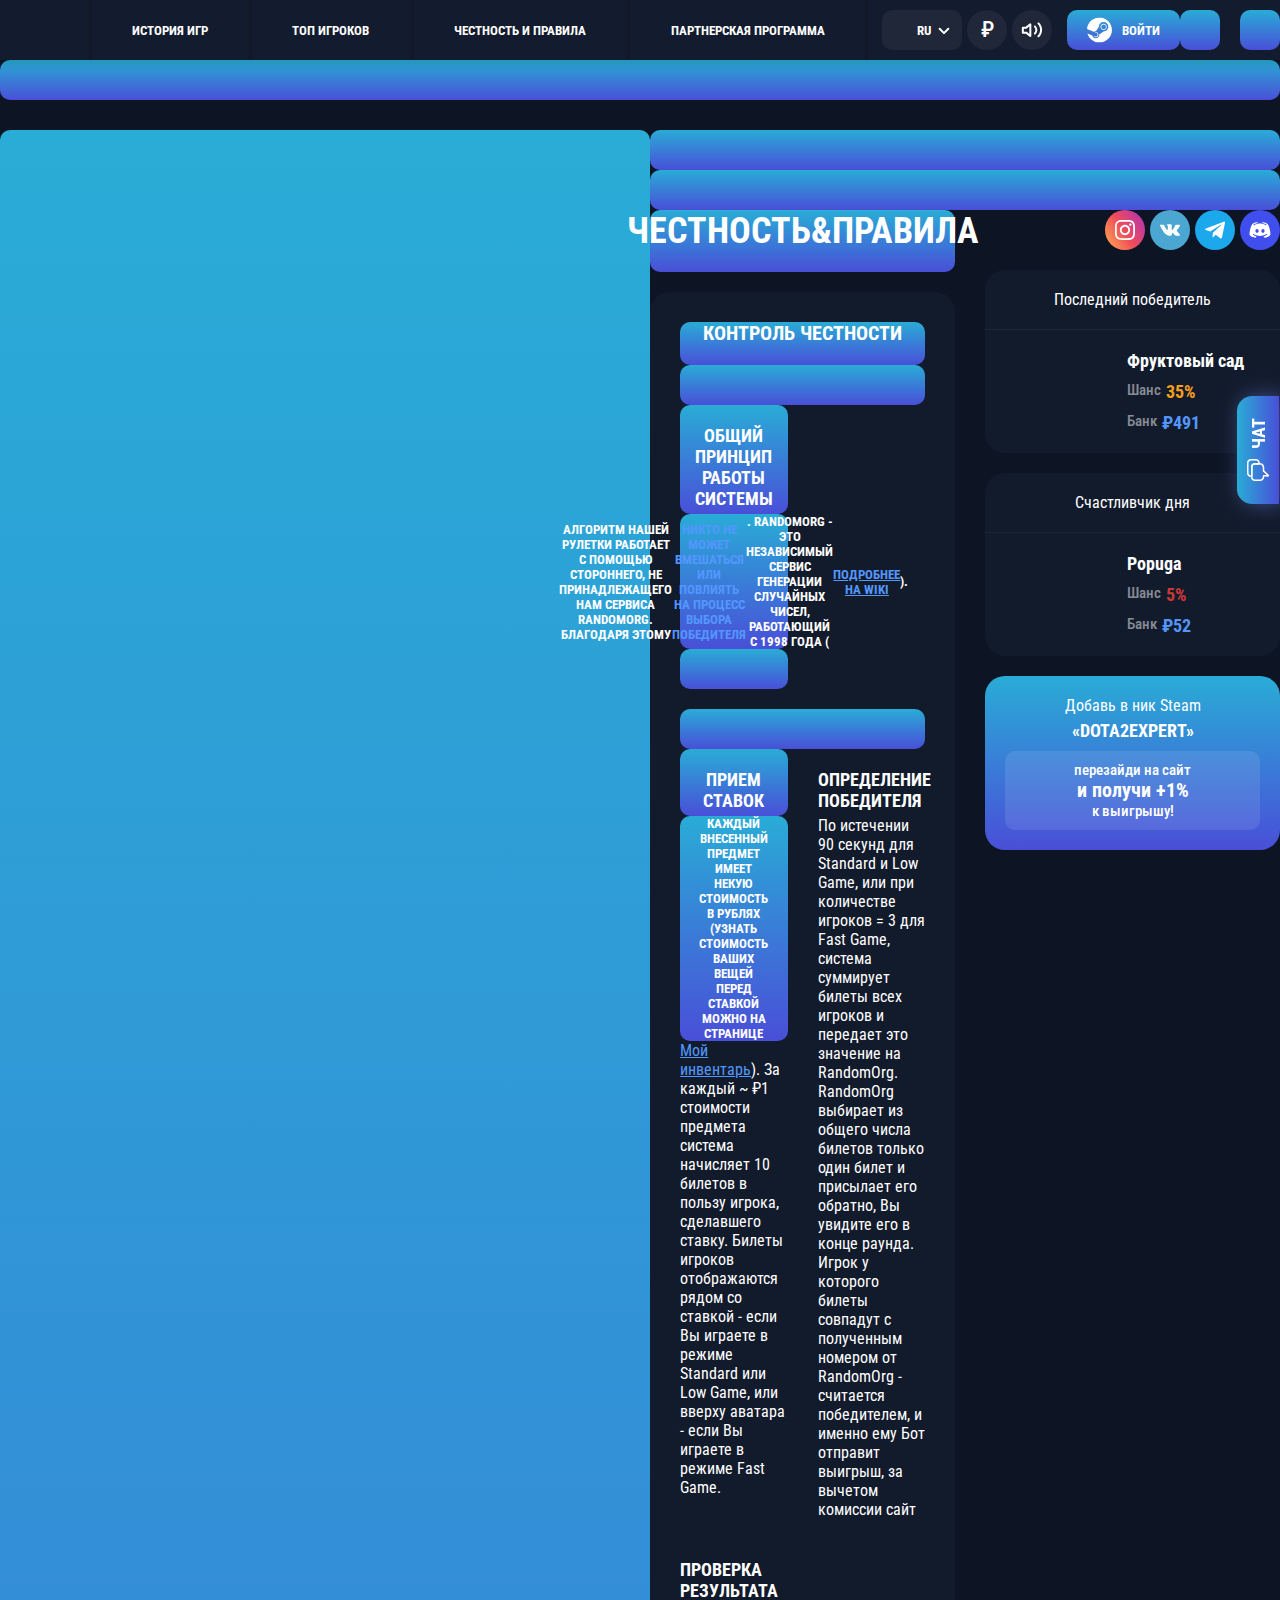
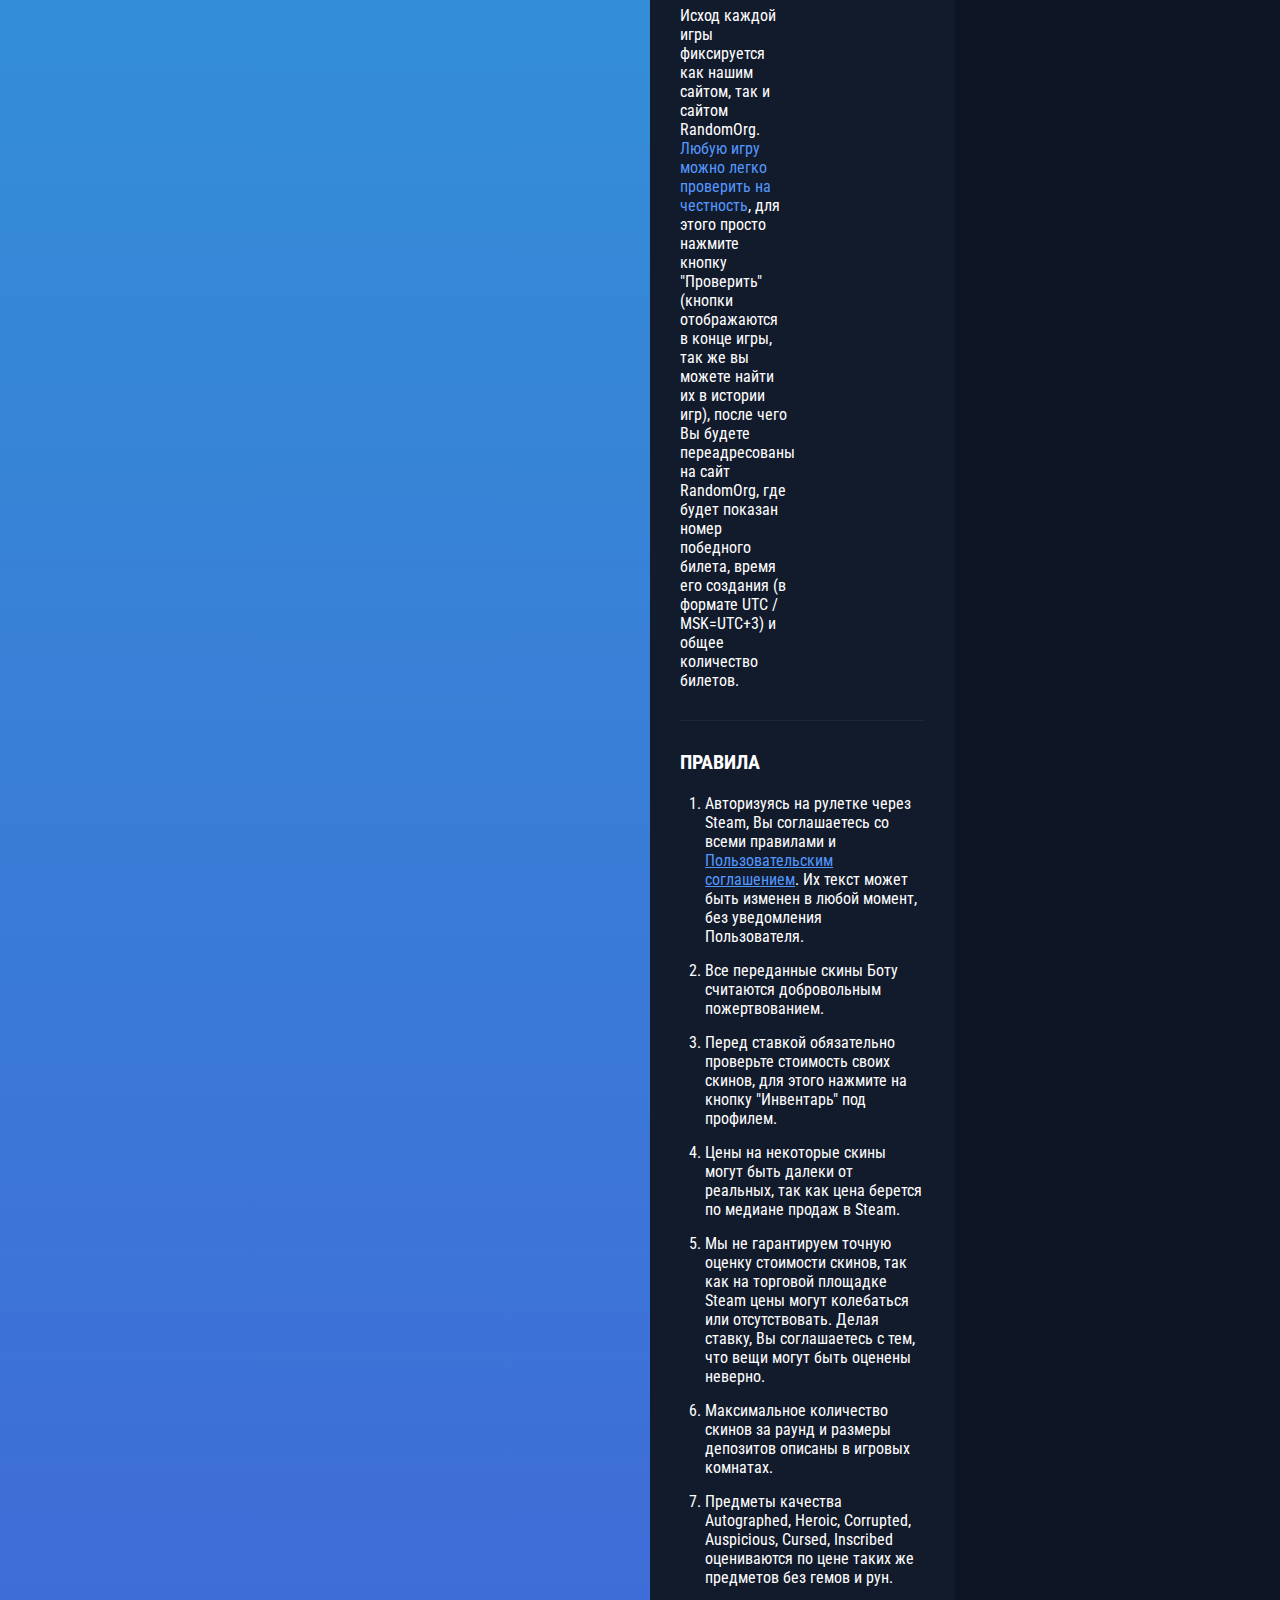
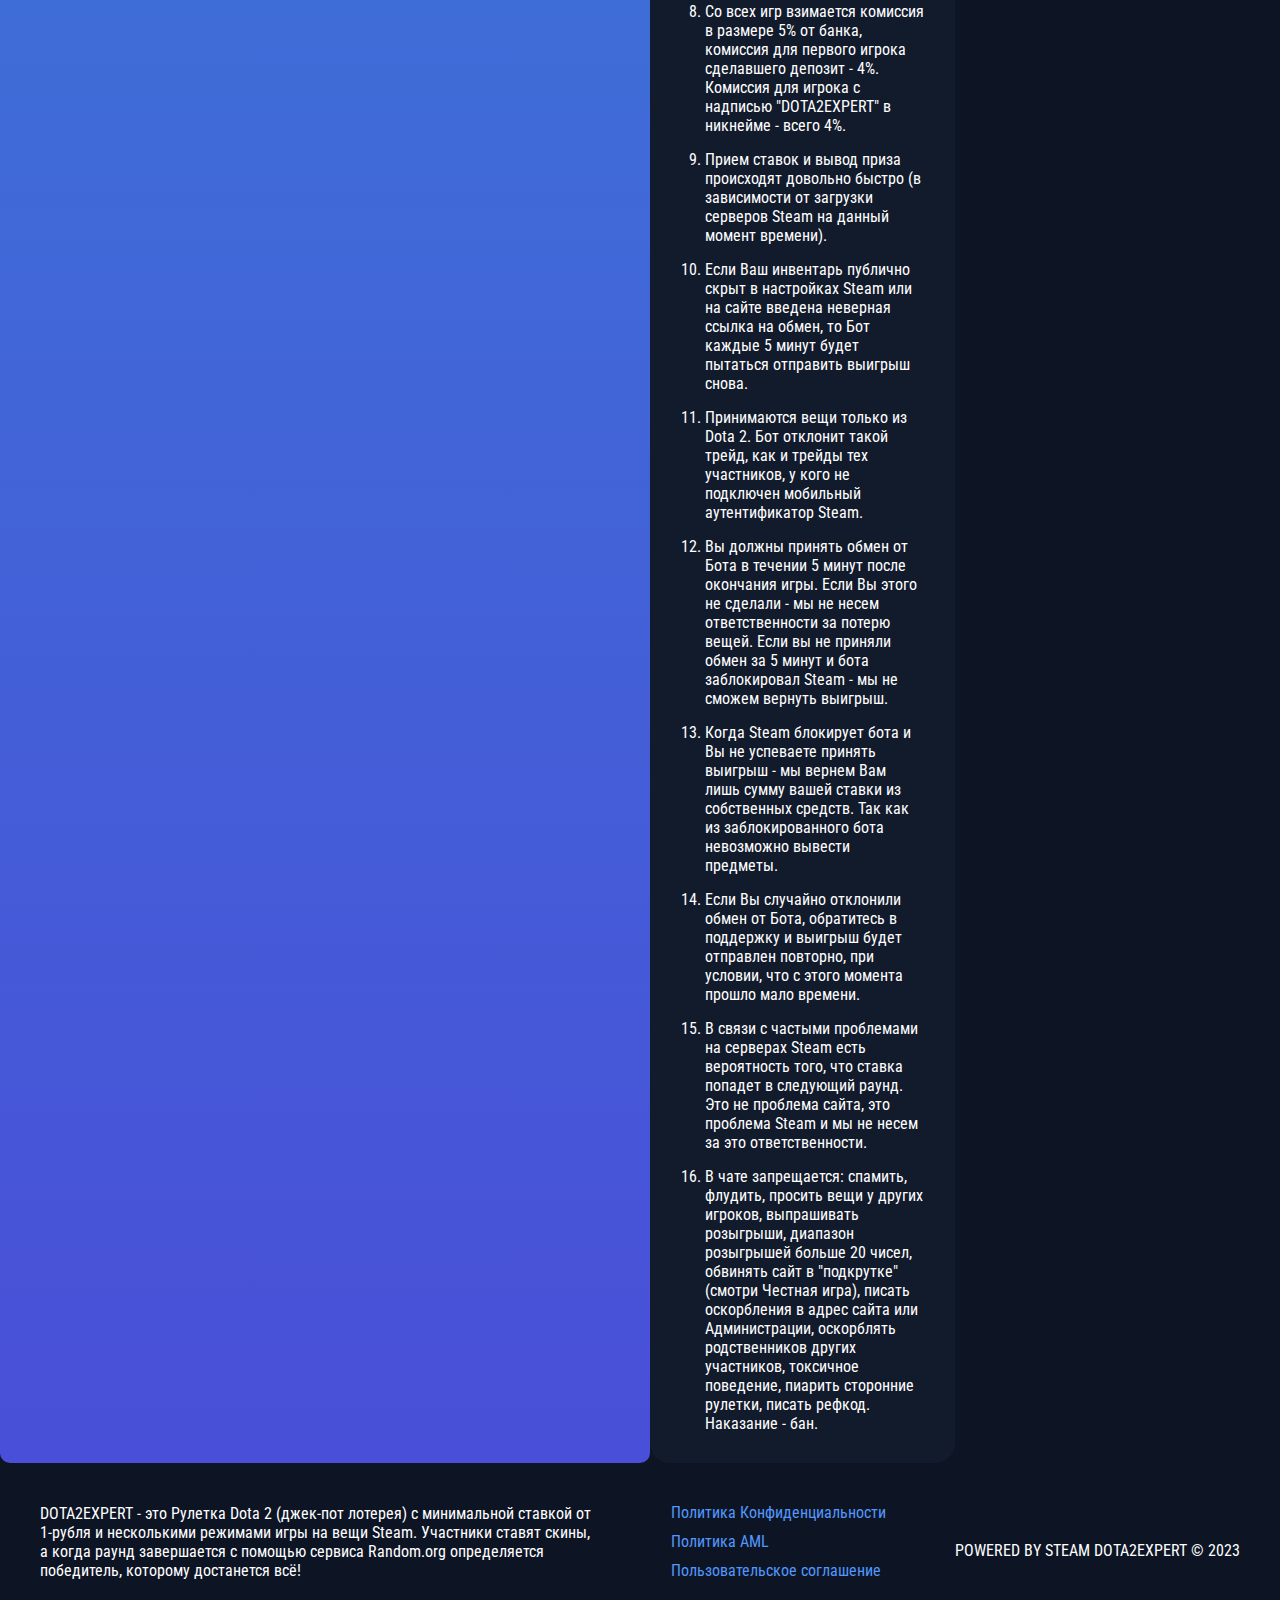
==== commit 82c989fa: "fix link" ====
--- a/faq.html
+++ b/faq.html
@@ -45,14 +45,14 @@
             </a>
           </li>
           <li>
-            <a href="#">
+            <a href="faq.html">
             <span>
               Честность и Правила
             </span>
             </a>
           </li>
           <li>
-            <a href="#">
+            <a href="ref-1.html">
             <span>
               Партнерская программа
             </span>
@@ -169,7 +169,7 @@
         </span>
       </div>
       <div class="profile-holder">
-        <button class="btn btn-primary btn-small">
+        <a href="lk-wallet.html" class="btn btn-primary btn-small">
           <svg width="25" height="26" viewBox="0 0 25 26" fill="none" xmlns="http://www.w3.org/2000/svg">
             <g clip-path="url(#clip0_1_62)">
               <path d="M14.2517 9.77419C14.2517 8.47086 15.3083 7.41419 16.6108 7.41419C17.9133 7.41419 18.97 8.47086 18.97 9.77336C18.97 11.0767 17.9142 12.1325 16.6108 12.1325C16.6108 12.1325 16.6108 12.1325 16.61 12.1325C15.3075 12.1325 14.2517 11.0767 14.2517 9.77419C14.2517 9.77419 14.2508 9.77419 14.2508 9.77336L14.2517 9.77419ZM19.7425 9.77919C19.7425 8.04502 18.3367 6.63919 16.6025 6.63919C14.8683 6.63919 13.4625 8.04502 13.4625 9.77919C13.4625 11.5134 14.8683 12.9192 16.6025 12.9192C18.3358 12.9167 19.74 11.5117 19.7425 9.77919ZM7.85584 19.4667L6.32167 18.8317C6.75834 19.73 7.66417 20.3384 8.71167 20.3384C9.80917 20.3384 10.7517 19.6709 11.1533 18.7192L11.16 18.7017C11.2892 18.4 11.365 18.0484 11.365 17.68C11.365 16.2159 10.1783 15.0292 8.71417 15.0292C8.37667 15.0292 8.05417 15.0925 7.75751 15.2067L7.77584 15.2009L9.36167 15.8567C10.0717 16.16 10.5608 16.8534 10.5608 17.66C10.5608 18.74 9.68501 19.6159 8.60501 19.6159C8.33501 19.6159 8.07834 19.5609 7.84417 19.4625L7.85667 19.4675L7.85584 19.4667ZM12.4783 0.503357C5.93084 0.50419 0.560839 5.54169 0.0300058 11.9517L0.0266724 11.9967L6.72501 14.765C7.28167 14.38 7.97084 14.1509 8.71417 14.1509C8.71501 14.1509 8.71584 14.1509 8.71584 14.1509C8.78167 14.1509 8.84584 14.155 8.91167 14.1575L11.8908 9.84419V9.78252C11.8933 7.18252 14.0017 5.07586 16.6017 5.07586C19.2033 5.07586 21.3125 7.18502 21.3125 9.78669C21.3125 12.3884 19.2033 14.4975 16.6017 14.4975H16.4925L12.2475 17.5292C12.2475 17.5834 12.2517 17.6384 12.2517 17.695C12.2517 17.6959 12.2517 17.6967 12.2517 17.6975C12.2517 19.6492 10.6692 21.2317 8.71751 21.2317C7.01167 21.2317 5.58751 20.0225 5.25667 18.415L5.25251 18.3925L0.456672 16.4067C1.99084 21.6942 6.79084 25.4942 12.4775 25.4942C19.3783 25.4942 24.9725 19.9 24.9725 12.9992C24.9725 6.09836 19.3783 0.50419 12.4775 0.50419L12.4783 0.503357Z" fill="white"/>
--- a/css/all.css
+++ b/css/all.css
@@ -527,6 +527,7 @@
         header .nav-box .nav {
           flex-direction: column;
           align-items: flex-start;
+          justify-content: flex-start;
           border-bottom: 1px solid rgba(255, 255, 255, 0.05);
           margin-bottom: 20px; }
           header .nav-box .nav > li {
